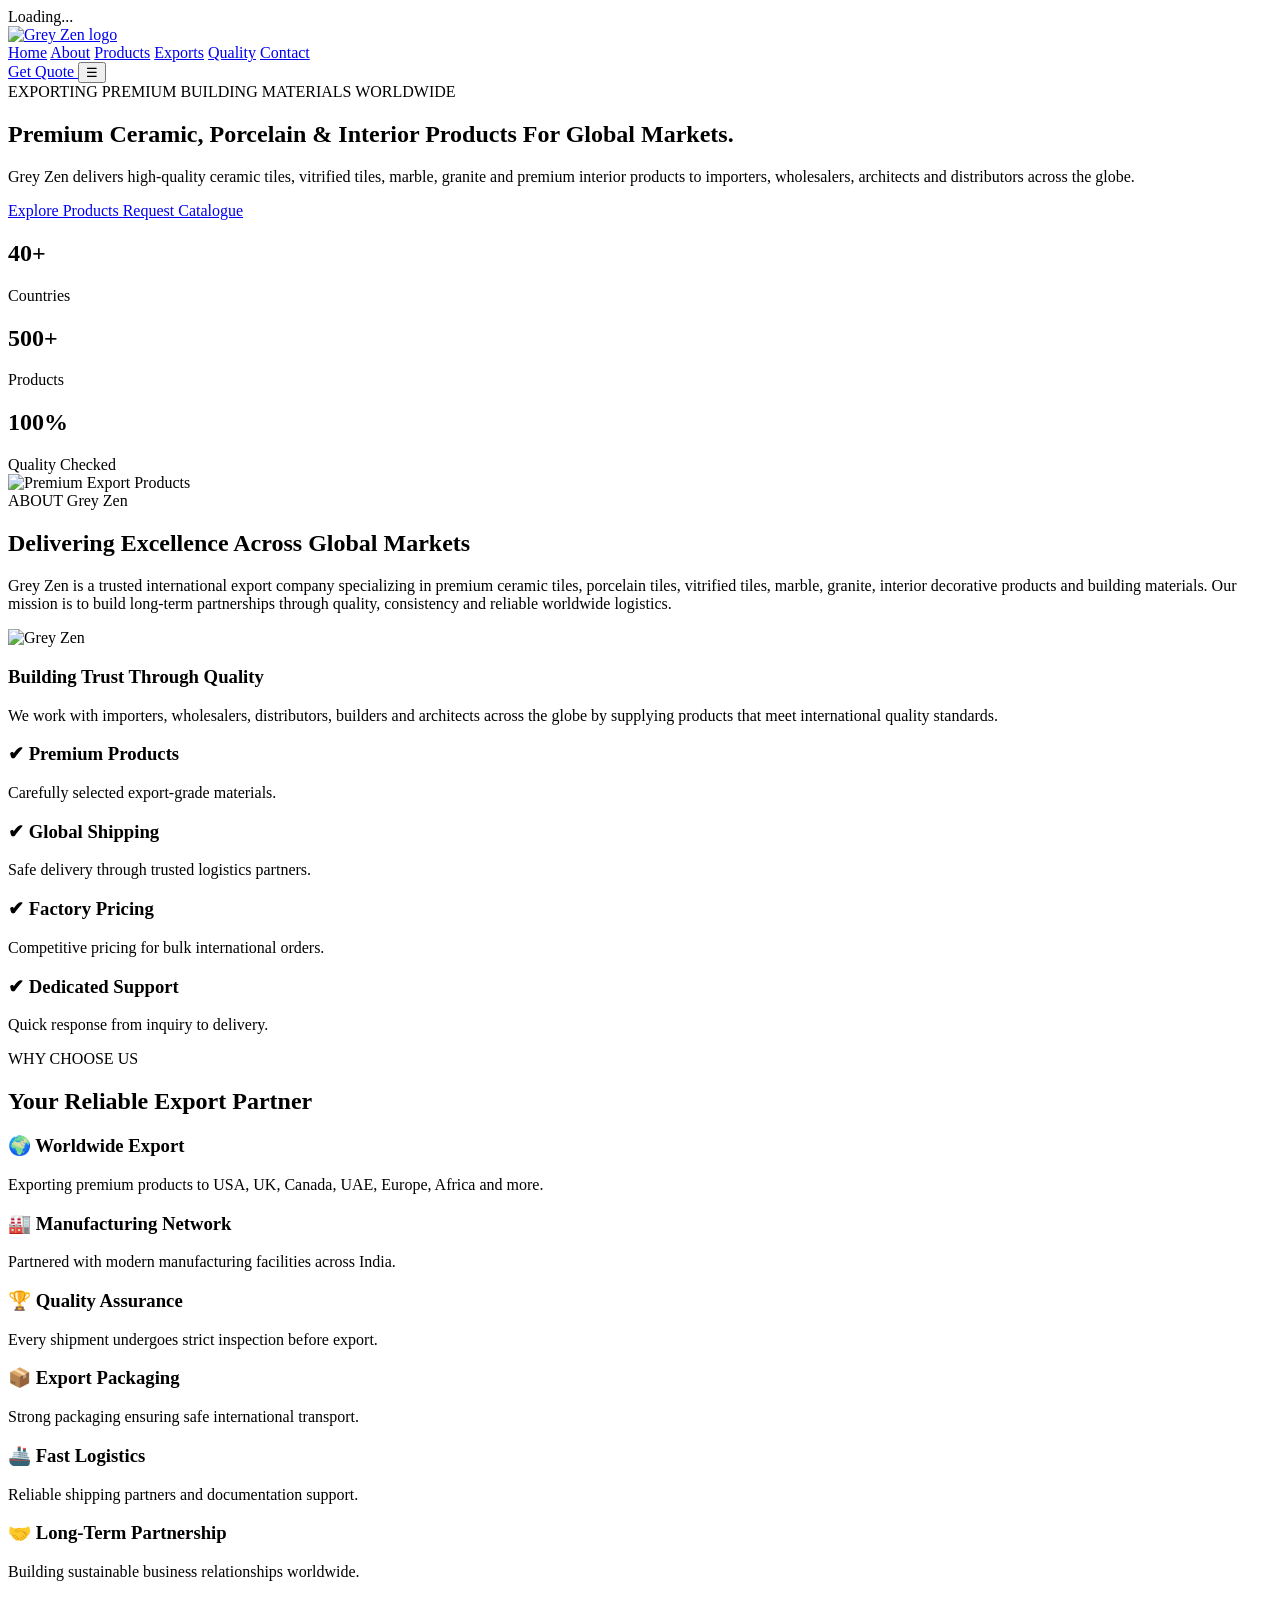
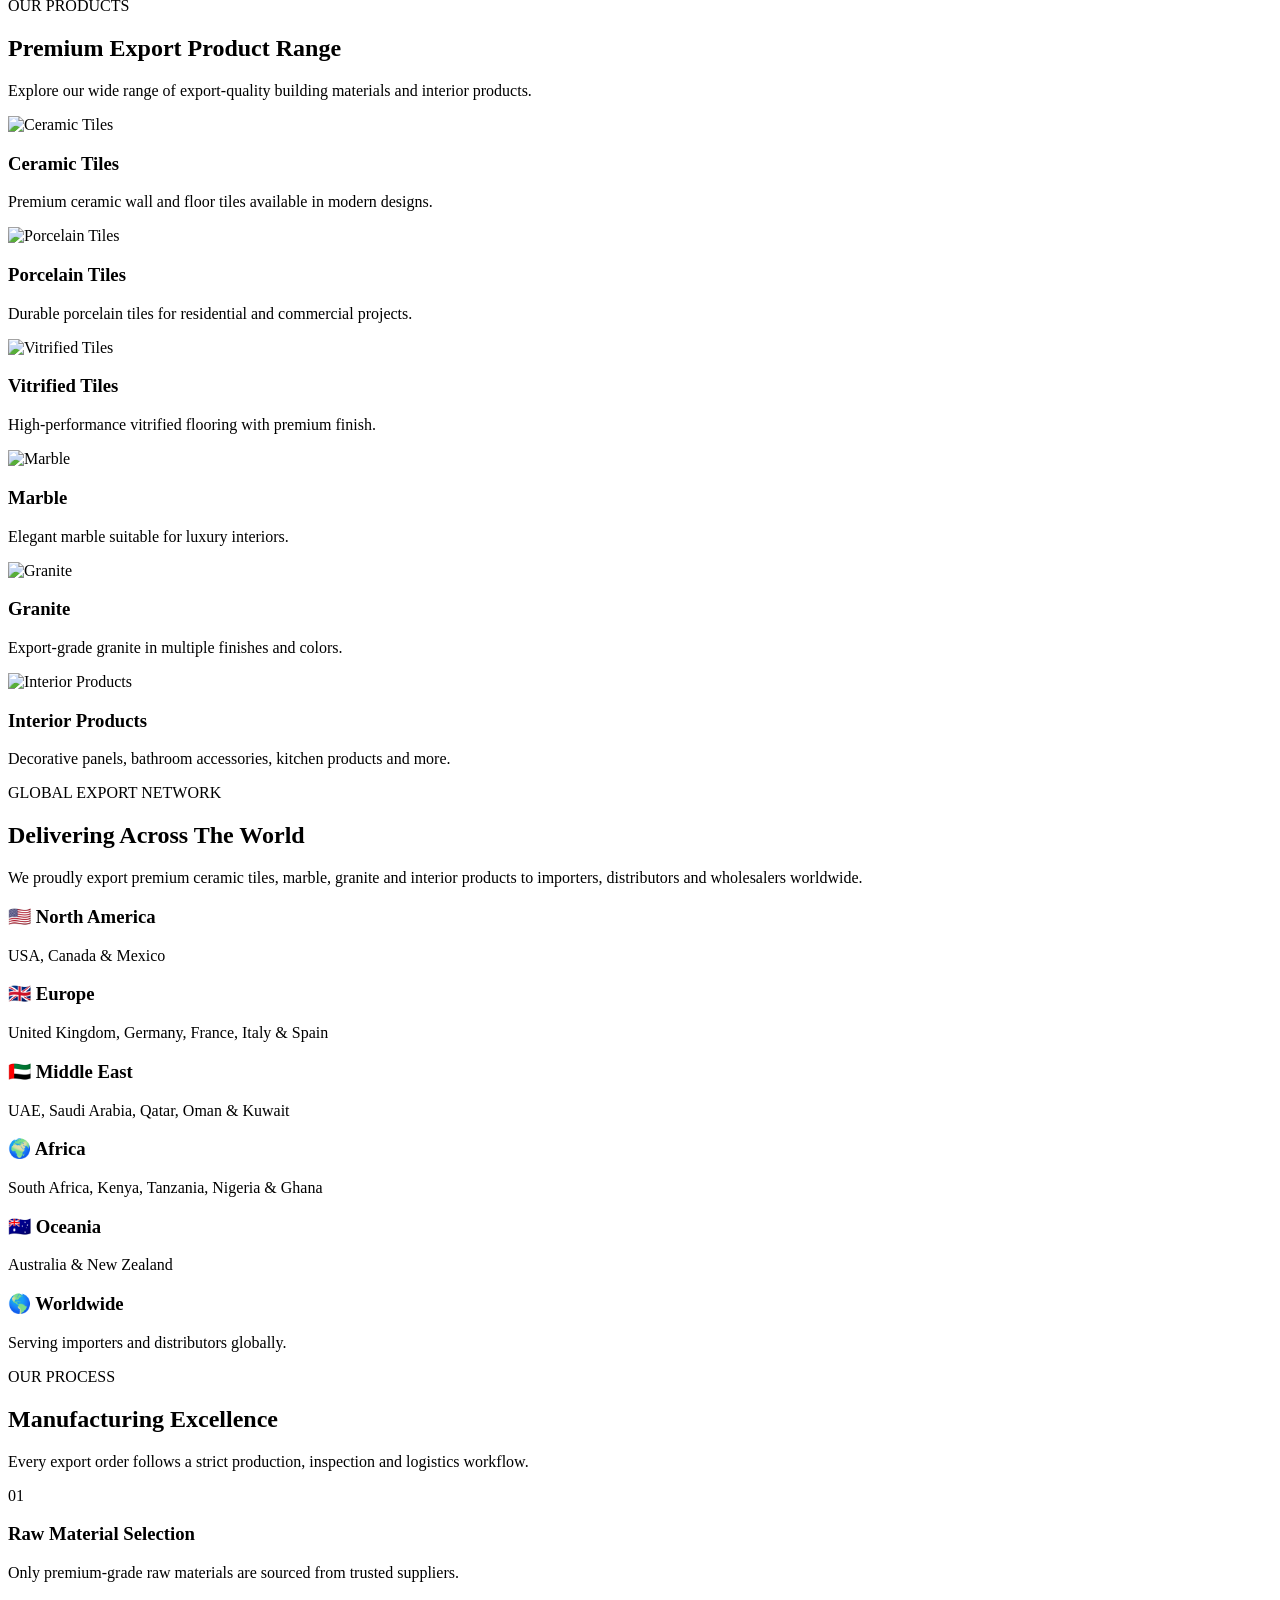
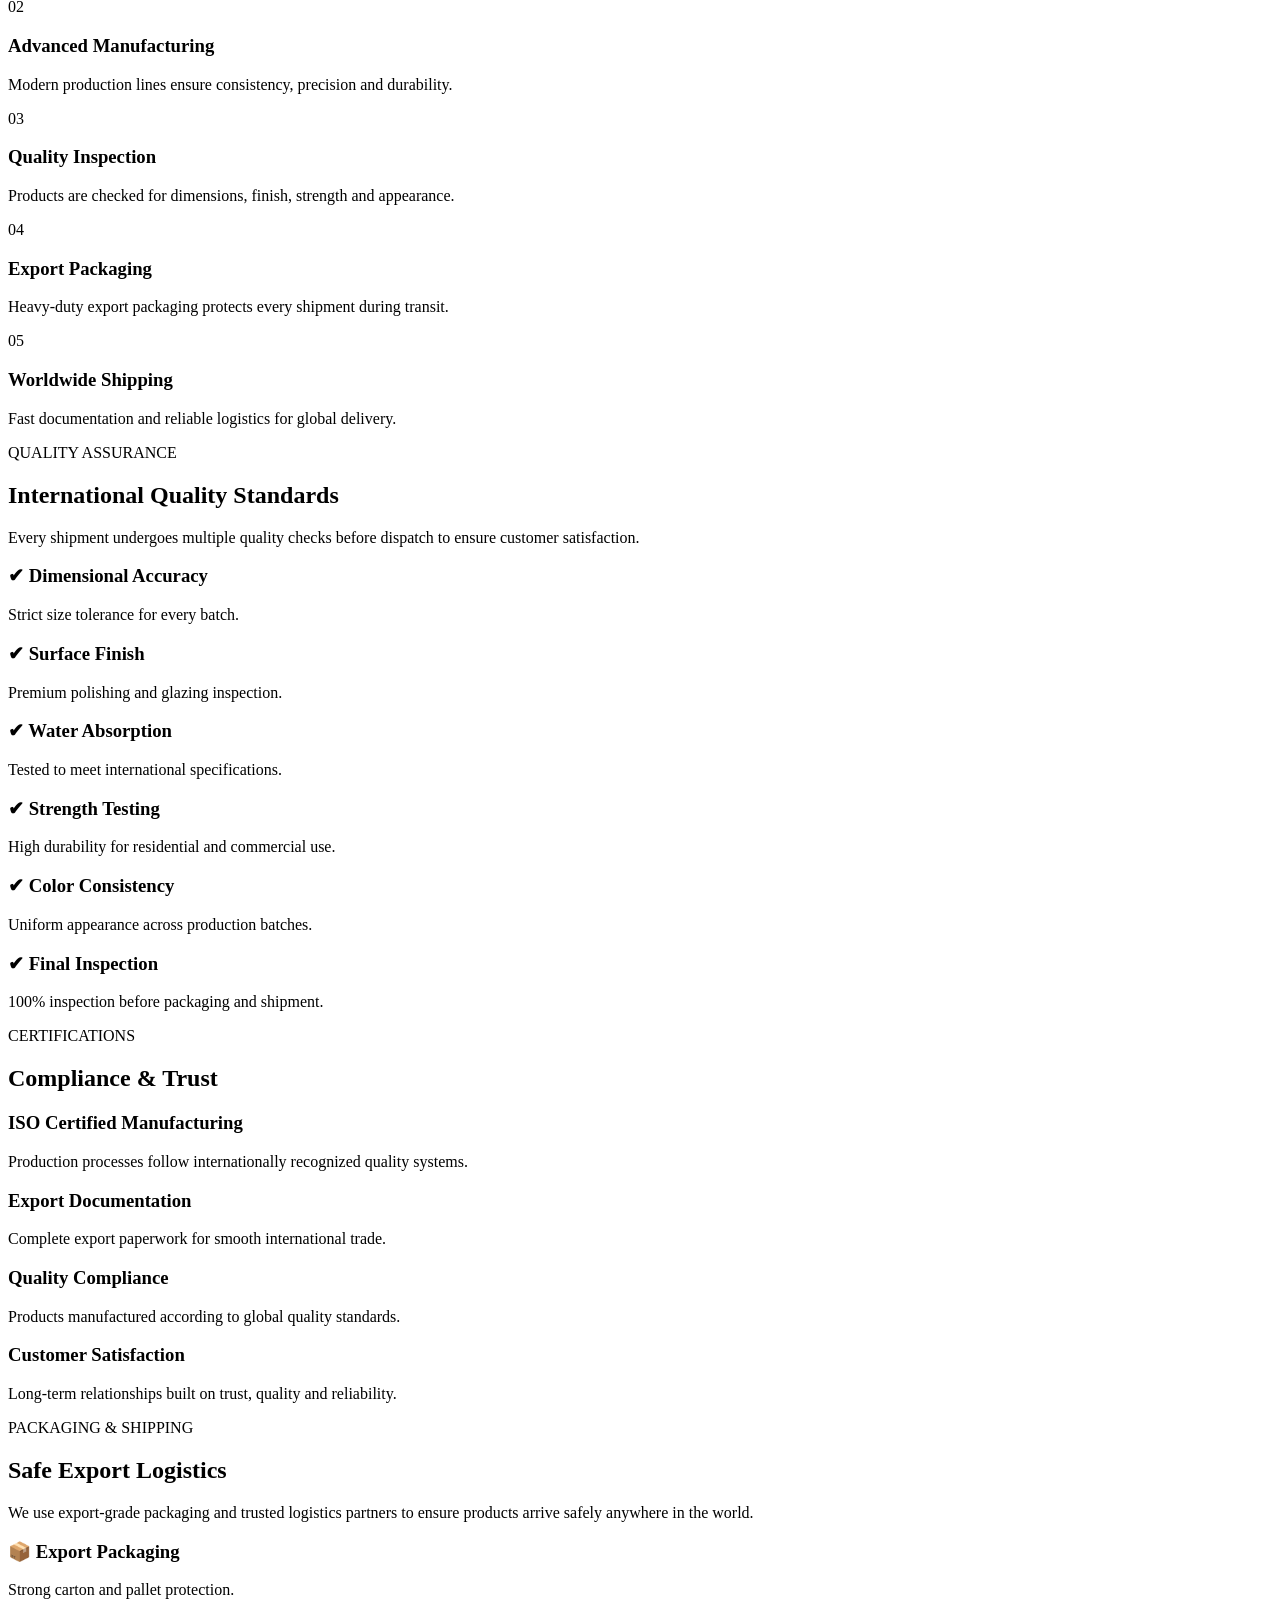
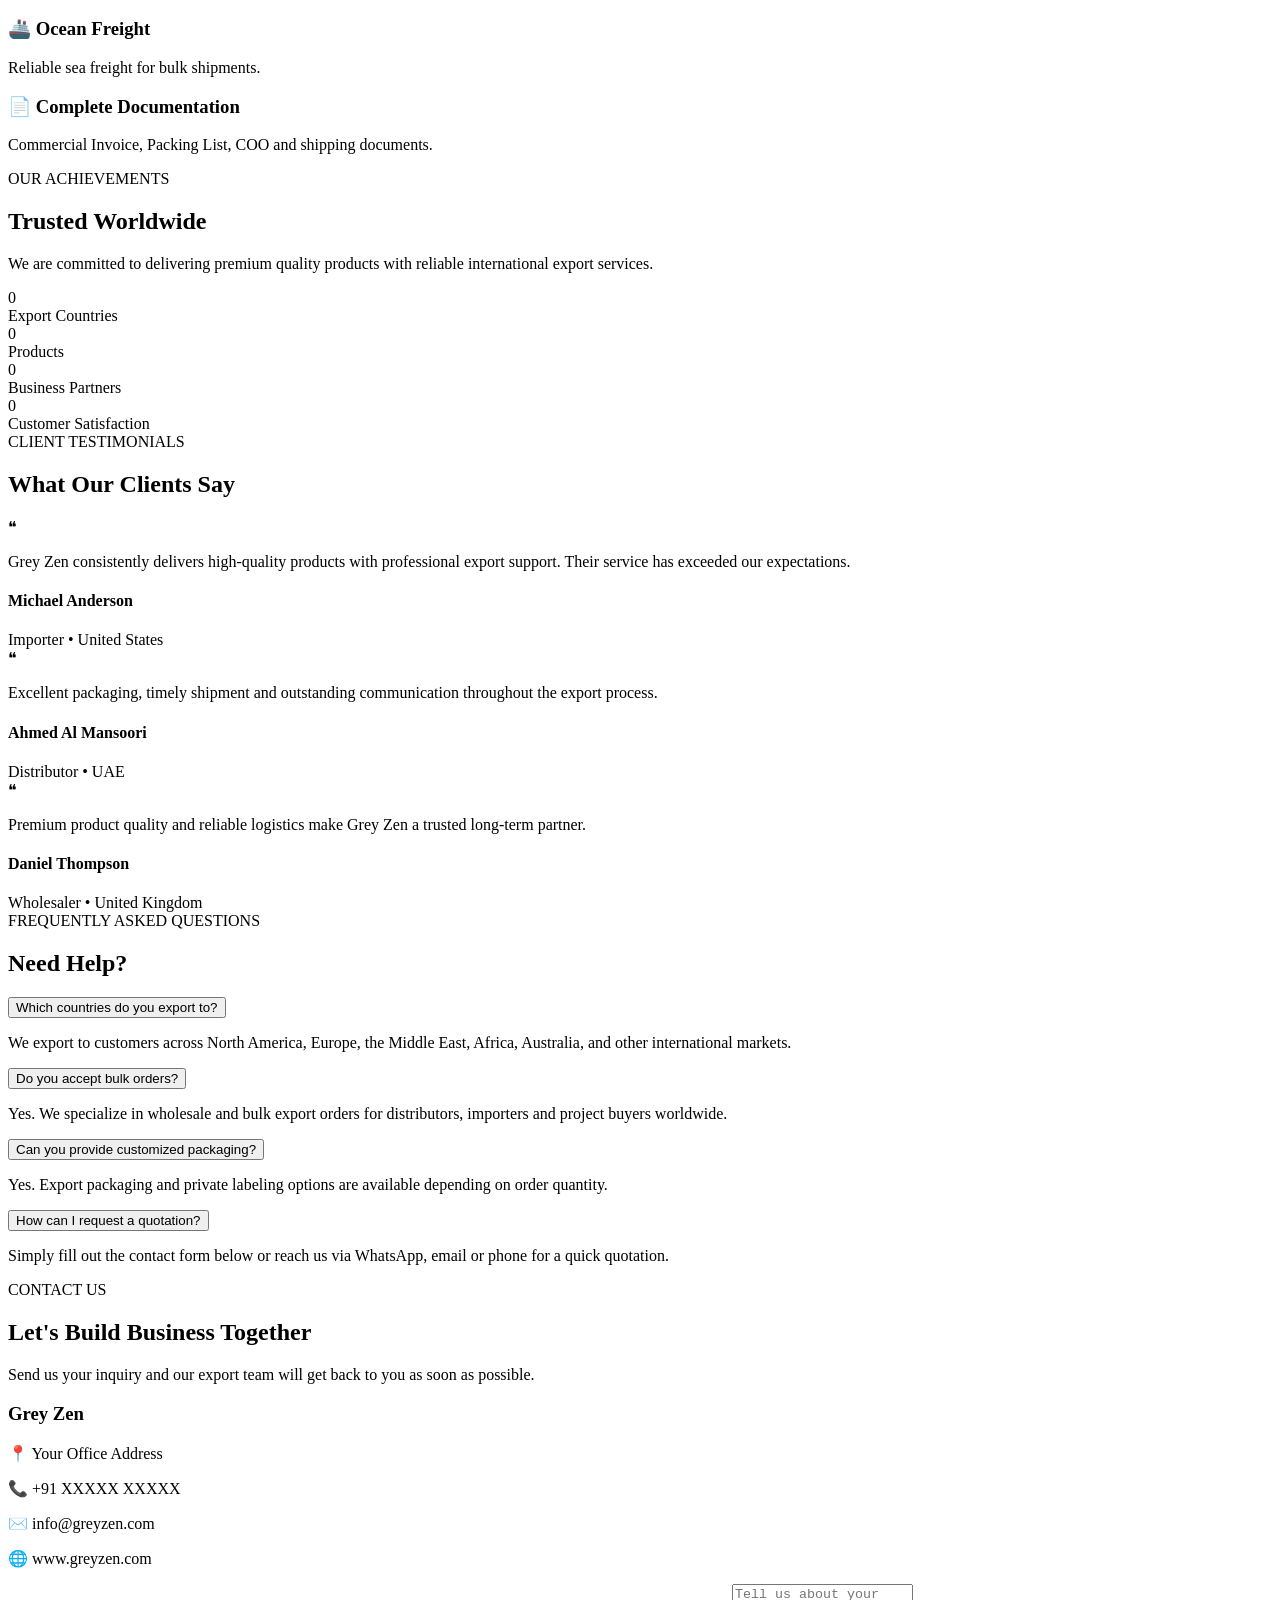
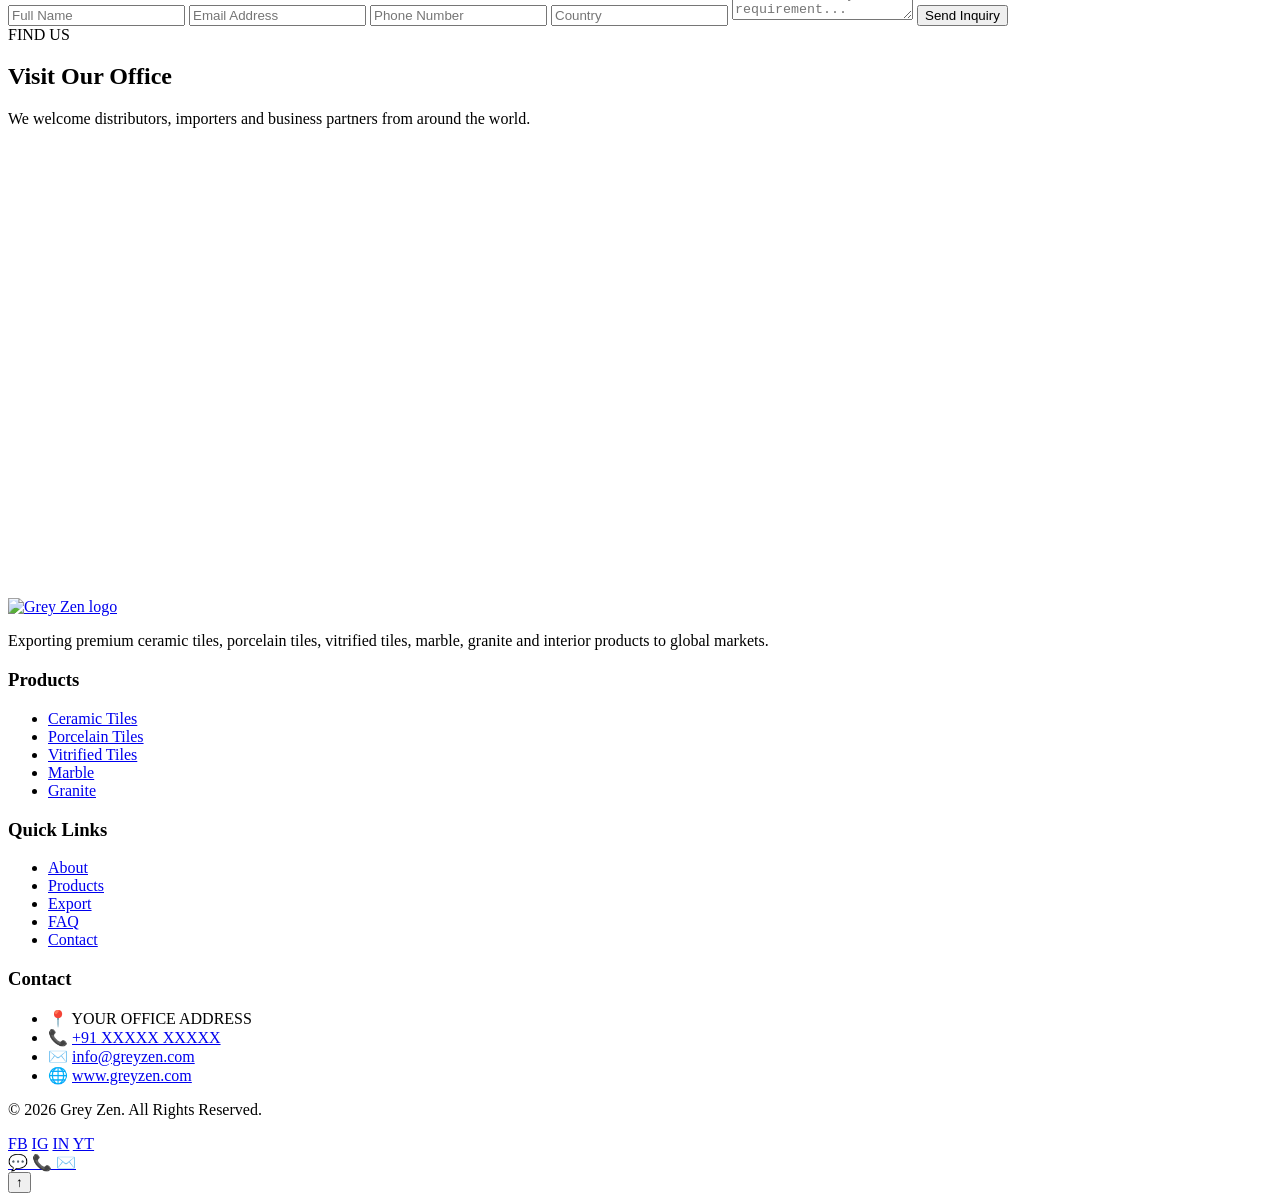
==== index.html @ c53afa3a "Add Grey Zen logo to favicon, header, and footer" ====
<!DOCTYPE html>
<html lang="en">

<head>

    <!-- ==========================================
         BASIC META
    =========================================== -->

    <meta charset="UTF-8">
    <meta name="viewport" content="width=device-width, initial-scale=1.0">

    <title>Grey Zen | Premium International Export Company</title>

    <meta name="description"
        content="Grey Zen is a trusted international exporter of Ceramic Tiles, Porcelain Tiles, Vitrified Tiles, Marble, Granite, Interior Products and Building Materials.">

    <meta name="keywords"
        content="Export Company, Ceramic Tiles Exporter, Porcelain Tiles Exporter, Marble Export, Granite Export, Building Materials Export">

    <meta name="author" content="Grey Zen">

    <meta name="robots" content="index,follow">

    <meta name="theme-color" content="#0F172A">

    <!-- Grey Zen favicon / site icon -->
    <link rel="icon" type="image/png" href="https://github.com/Grey-zen/Grey-zen.github.io/blob/main/Grey-Zen.png?raw=true">
    <link rel="apple-touch-icon" href="https://github.com/Grey-zen/Grey-zen.github.io/blob/main/Grey-Zen.png?raw=true">

    <!-- ==========================================
         OPEN GRAPH
    =========================================== -->

    <meta property="og:type" content="website">
    <meta property="og:title" content="Grey Zen">
    <meta property="og:description"
        content="Premium Export Company Delivering Building Materials Worldwide.">

    <meta property="og:image"
        content="https://images.unsplash.com/photo-1511818966892-d7d671e672a2?auto=format&fit=crop&w=1200&q=80">

    <!-- ==========================================
         GOOGLE FONTS
    =========================================== -->

    <link rel="preconnect" href="https://fonts.googleapis.com">

    <link rel="preconnect" href="https://fonts.gstatic.com" crossorigin>

    <link href="https://fonts.googleapis.com/css2?family=Inter:wght@300;400;500;600;700;800;900&display=swap"
        rel="stylesheet">

    <!-- Main CSS -->

    <link rel="stylesheet" href="style.css">

</head>

<body>

<div class="scroll-progress"></div>

<div class="loader">
    
        <span>Loading...</span>

    </div>

    <!-- ==========================================
         HEADER
    =========================================== -->

    <header class="header">

        <div class="container">

            <a href="#home" class="logo" aria-label="Grey Zen home">
                <img src="https://github.com/Grey-zen/Grey-zen.github.io/blob/main/Grey-Zen.png?raw=true" alt="Grey Zen logo" class="site-logo" fetchpriority="high">
            </a>

            <nav class="navbar">

                <a href="#home">Home</a>

                <a href="#about">About</a>

                <a href="#products">Products</a>

                <a href="#export">Exports</a>

                <a href="#quality">Quality</a>

                <a href="#contact">Contact</a>

            </nav>

            <a href="#contact" class="btn btn-primary">

                Get Quote

            </a>

            <button class="mobile-menu">

                ☰

            </button>

        </div>

    </header>

    <!-- ==========================================
         HERO
    =========================================== -->

    <section class="hero" id="home">

        <div class="hero-overlay"></div>

        <div class="container hero-grid">

            <div class="hero-content">

                <span class="hero-tag">

                    EXPORTING PREMIUM BUILDING MATERIALS WORLDWIDE

                </span>

                <h1>

                    Premium Ceramic, Porcelain & Interior Products For Global Markets.

                </h1>

                <p>

                    Grey Zen delivers high-quality ceramic tiles,
                    vitrified tiles, marble, granite and premium interior
                    products to importers, wholesalers, architects and
                    distributors across the globe.

                </p>

                <div class="hero-buttons">

                    <a href="#products" class="btn btn-primary">

                        Explore Products

                    </a>

                    <a href="#contact" class="btn btn-outline">

                        Request Catalogue

                    </a>

                </div>

                <div class="hero-stats">

                    <div class="stat-box">

                        <h2>40+</h2>

                        <span>Countries</span>

                    </div>

                    <div class="stat-box">

                        <h2>500+</h2>

                        <span>Products</span>

                    </div>

                    <div class="stat-box">

                        <h2>100%</h2>

                        <span>Quality Checked</span>

                    </div>

                </div>

            </div>

            <div class="hero-image">

                <img
                    src="https://images.unsplash.com/photo-1511818966892-d7d671e672a2?auto=format&fit=crop&w=900&q=80"
                    alt="Premium Export Products"
                    loading="eager">

            </div>

        </div>

    </section>


    <section id="about" class="about">

        <div class="container">

            <div class="section-title">

                <span class="hero-tag">
                    ABOUT Grey Zen
                </span>

                <h2>
                    Delivering Excellence Across Global Markets
                </h2>

                <p>
                    Grey Zen is a trusted international export company
                    specializing in premium ceramic tiles, porcelain tiles,
                    vitrified tiles, marble, granite, interior decorative
                    products and building materials. Our mission is to build
                    long-term partnerships through quality, consistency and
                    reliable worldwide logistics.
                </p>

            </div>

            <div class="grid grid-2">

                <div class="about-image">

                    <img
                        src="https://images.unsplash.com/photo-1486406146926-c627a92ad1ab?auto=format&fit=crop&w=1200&q=80"
                        alt="Grey Zen"
                        loading="lazy">

                </div>

                <div class="about-content">

                    <h3>
                        Building Trust Through Quality
                    </h3>

                    <p>

                        We work with importers, wholesalers,
                        distributors, builders and architects
                        across the globe by supplying products
                        that meet international quality standards.

                    </p>

                    <div class="grid grid-2 about-features">

                        <div class="card">

                            <h3>✔ Premium Products</h3>

                            <p>
                                Carefully selected export-grade
                                materials.
                            </p>

                        </div>

                        <div class="card">

                            <h3>✔ Global Shipping</h3>

                            <p>
                                Safe delivery through trusted
                                logistics partners.
                            </p>

                        </div>

                        <div class="card">

                            <h3>✔ Factory Pricing</h3>

                            <p>
                                Competitive pricing for bulk
                                international orders.
                            </p>

                        </div>

                        <div class="card">

                            <h3>✔ Dedicated Support</h3>

                            <p>
                                Quick response from inquiry
                                to delivery.
                            </p>

                        </div>

                    </div>

                </div>

            </div>

        </div>

    </section>

    <!-- =========================================================
         WHY CHOOSE US
    ========================================================== -->

    <section class="why-us">

        <div class="container">

            <div class="section-title">

                <span class="hero-tag">
                    WHY CHOOSE US
                </span>

                <h2>

                    Your Reliable Export Partner

                </h2>

            </div>

            <div class="grid grid-3">

                <div class="card">

                    <h3>🌍 Worldwide Export</h3>

                    <p>

                        Exporting premium products to
                        USA, UK, Canada, UAE,
                        Europe, Africa and more.

                    </p>

                </div>

                <div class="card">

                    <h3>🏭 Manufacturing Network</h3>

                    <p>

                        Partnered with modern
                        manufacturing facilities
                        across India.

                    </p>

                </div>

                <div class="card">

                    <h3>🏆 Quality Assurance</h3>

                    <p>

                        Every shipment undergoes
                        strict inspection before export.

                    </p>

                </div>

                <div class="card">

                    <h3>📦 Export Packaging</h3>

                    <p>

                        Strong packaging ensuring
                        safe international transport.

                    </p>

                </div>

                <div class="card">

                    <h3>🚢 Fast Logistics</h3>

                    <p>

                        Reliable shipping partners
                        and documentation support.

                    </p>

                </div>

                <div class="card">

                    <h3>🤝 Long-Term Partnership</h3>

                    <p>

                        Building sustainable business
                        relationships worldwide.

                    </p>

                </div>

            </div>

        </div>

    </section>

    <!-- =========================================================
         PRODUCT CATEGORIES
    ========================================================== -->

    <section id="products" class="products">

        <div class="container">

            <div class="section-title">

                <span class="hero-tag">

                    OUR PRODUCTS

                </span>

                <h2>

                    Premium Export Product Range

                </h2>

                <p>

                    Explore our wide range of
                    export-quality building materials
                    and interior products.

                </p>

            </div>

            <div class="grid grid-3">

                <article class="card product-card">

                    <img
                        src="https://images.unsplash.com/photo-1484154218962-a197022b5858?auto=format&fit=crop&w=800&q=80"
                        alt="Ceramic Tiles"
                        loading="lazy">

                    <h3>Ceramic Tiles</h3>

                    <p>

                        Premium ceramic wall and floor
                        tiles available in modern designs.

                    </p>

                </article>

                <article class="card product-card">

                    <img
                        src="https://images.unsplash.com/photo-1505693416388-ac5ce068fe85?auto=format&fit=crop&w=800&q=80"
                        alt="Porcelain Tiles"
                        loading="lazy">

                    <h3>Porcelain Tiles</h3>

                    <p>

                        Durable porcelain tiles for
                        residential and commercial projects.

                    </p>

                </article>

                <article class="card product-card">

                    <img
                        src="https://images.unsplash.com/photo-1494526585095-c41746248156?auto=format&fit=crop&w=800&q=80"
                        alt="Vitrified Tiles"
                        loading="lazy">

                    <h3>Vitrified Tiles</h3>

                    <p>

                        High-performance vitrified flooring
                        with premium finish.

                    </p>

                </article>

                <article class="card product-card">

                    <img
                        src="https://images.unsplash.com/photo-1449844908441-8829872d2607?auto=format&fit=crop&w=800&q=80"
                        alt="Marble"
                        loading="lazy">

                    <h3>Marble</h3>

                    <p>

                        Elegant marble suitable for
                        luxury interiors.

                    </p>

                </article>

                <article class="card product-card">

                    <img
                        src="https://images.unsplash.com/photo-1511818966892-d7d671e672a2?auto=format&fit=crop&w=800&q=80"
                        alt="Granite"
                        loading="lazy">

                    <h3>Granite</h3>

                    <p>

                        Export-grade granite in multiple
                        finishes and colors.

                    </p>

                </article>

                <article class="card product-card">

                    <img
                        src="https://images.unsplash.com/photo-1497366754035-f200968a6e72?auto=format&fit=crop&w=800&q=80"
                        alt="Interior Products"
                        loading="lazy">

                    <h3>Interior Products</h3>

                    <p>

                        Decorative panels,
                        bathroom accessories,
                        kitchen products and more.

                    </p>

                </article>

            </div>

        </div>

    </section>

    <!-- ===== END OF INDEX PART 2 ===== -->
    <!-- =========================================================
     EXPORT COUNTRIES
========================================================= -->

<section id="export" class="export-section">

    <div class="container">

        <div class="section-title">

            <span class="hero-tag">
                GLOBAL EXPORT NETWORK
            </span>

            <h2>
                Delivering Across The World
            </h2>

            <p>
                We proudly export premium ceramic tiles, marble,
                granite and interior products to importers,
                distributors and wholesalers worldwide.
            </p>

        </div>

        <div class="grid grid-3">

            <div class="card country-card">
                <h3>🇺🇸 North America</h3>
                <p>USA, Canada & Mexico</p>
            </div>

            <div class="card country-card">
                <h3>🇬🇧 Europe</h3>
                <p>United Kingdom, Germany, France, Italy & Spain</p>
            </div>

            <div class="card country-card">
                <h3>🇦🇪 Middle East</h3>
                <p>UAE, Saudi Arabia, Qatar, Oman & Kuwait</p>
            </div>

            <div class="card country-card">
                <h3>🌍 Africa</h3>
                <p>South Africa, Kenya, Tanzania, Nigeria & Ghana</p>
            </div>

            <div class="card country-card">
                <h3>🇦🇺 Oceania</h3>
                <p>Australia & New Zealand</p>
            </div>

            <div class="card country-card">
                <h3>🌎 Worldwide</h3>
                <p>Serving importers and distributors globally.</p>
            </div>

        </div>

    </div>

</section>

<!-- =========================================================
     MANUFACTURING PROCESS
========================================================= -->

<section id="manufacturing" class="manufacturing">

    <div class="container">

        <div class="section-title">

            <span class="hero-tag">
                OUR PROCESS
            </span>

            <h2>
                Manufacturing Excellence
            </h2>

            <p>
                Every export order follows a strict production,
                inspection and logistics workflow.
            </p>

        </div>

        <div class="timeline">

            <div class="timeline-item">
                <div class="timeline-number">01</div>
                <div class="timeline-content">
                    <h3>Raw Material Selection</h3>
                    <p>Only premium-grade raw materials are sourced from trusted suppliers.</p>
                </div>
            </div>

            <div class="timeline-item">
                <div class="timeline-number">02</div>
                <div class="timeline-content">
                    <h3>Advanced Manufacturing</h3>
                    <p>Modern production lines ensure consistency, precision and durability.</p>
                </div>
            </div>

            <div class="timeline-item">
                <div class="timeline-number">03</div>
                <div class="timeline-content">
                    <h3>Quality Inspection</h3>
                    <p>Products are checked for dimensions, finish, strength and appearance.</p>
                </div>
            </div>

            <div class="timeline-item">
                <div class="timeline-number">04</div>
                <div class="timeline-content">
                    <h3>Export Packaging</h3>
                    <p>Heavy-duty export packaging protects every shipment during transit.</p>
                </div>
            </div>

            <div class="timeline-item">
                <div class="timeline-number">05</div>
                <div class="timeline-content">
                    <h3>Worldwide Shipping</h3>
                    <p>Fast documentation and reliable logistics for global delivery.</p>
                </div>
            </div>

        </div>

    </div>

</section>

<!-- =========================================================
     QUALITY ASSURANCE
========================================================= -->

<section id="quality" class="quality">

    <div class="container">

        <div class="section-title">

            <span class="hero-tag">
                QUALITY ASSURANCE
            </span>

            <h2>
                International Quality Standards
            </h2>

            <p>
                Every shipment undergoes multiple quality checks
                before dispatch to ensure customer satisfaction.
            </p>

        </div>

        <div class="grid grid-3">

            <div class="card">
                <h3>✔ Dimensional Accuracy</h3>
                <p>Strict size tolerance for every batch.</p>
            </div>

            <div class="card">
                <h3>✔ Surface Finish</h3>
                <p>Premium polishing and glazing inspection.</p>
            </div>

            <div class="card">
                <h3>✔ Water Absorption</h3>
                <p>Tested to meet international specifications.</p>
            </div>

            <div class="card">
                <h3>✔ Strength Testing</h3>
                <p>High durability for residential and commercial use.</p>
            </div>

            <div class="card">
                <h3>✔ Color Consistency</h3>
                <p>Uniform appearance across production batches.</p>
            </div>

            <div class="card">
                <h3>✔ Final Inspection</h3>
                <p>100% inspection before packaging and shipment.</p>
            </div>

        </div>

    </div>

</section>

<!-- =========================================================
     CERTIFICATIONS
========================================================= -->

<section class="certifications">

    <div class="container">

        <div class="section-title">

            <span class="hero-tag">
                CERTIFICATIONS
            </span>

            <h2>
                Compliance & Trust
            </h2>

        </div>

        <div class="grid grid-2">

            <div class="card">
                <h3>ISO Certified Manufacturing</h3>
                <p>Production processes follow internationally recognized quality systems.</p>
            </div>

            <div class="card">
                <h3>Export Documentation</h3>
                <p>Complete export paperwork for smooth international trade.</p>
            </div>

            <div class="card">
                <h3>Quality Compliance</h3>
                <p>Products manufactured according to global quality standards.</p>
            </div>

            <div class="card">
                <h3>Customer Satisfaction</h3>
                <p>Long-term relationships built on trust, quality and reliability.</p>
            </div>

        </div>

    </div>

</section>

<!-- =========================================================
     PACKAGING & SHIPPING
========================================================= -->

<section class="packaging">

    <div class="container">

        <div class="section-title">

            <span class="hero-tag">
                PACKAGING & SHIPPING
            </span>

            <h2>
                Safe Export Logistics
            </h2>

            <p>
                We use export-grade packaging and trusted logistics
                partners to ensure products arrive safely anywhere in
                the world.
            </p>

        </div>

        <div class="grid grid-3">

            <div class="card">
                <h3>📦 Export Packaging</h3>
                <p>Strong carton and pallet protection.</p>
            </div>

            <div class="card">
                <h3>🚢 Ocean Freight</h3>
                <p>Reliable sea freight for bulk shipments.</p>
            </div>

            <div class="card">
                <h3>📄 Complete Documentation</h3>
                <p>Commercial Invoice, Packing List, COO and shipping documents.</p>
            </div>

        </div>

    </div>

</section>

<!-- ===== END OF INDEX PART 3 ===== -->
<!-- =========================================================
     COMPANY STATISTICS
========================================================= -->

<section id="statistics" class="statistics">

    <div class="container">

        <div class="section-title">

            <span class="hero-tag">
                OUR ACHIEVEMENTS
            </span>

            <h2>
                Trusted Worldwide
            </h2>

            <p>
                We are committed to delivering premium quality products
                with reliable international export services.
            </p>

        </div>

        <div class="stats-grid">

            <div class="card stat-card">
                <div class="stat-number" data-target="25">0</div>
                <div class="stat-title">Export Countries</div>
            </div>

            <div class="card stat-card">
                <div class="stat-number" data-target="500">0</div>
                <div class="stat-title">Products</div>
            </div>

            <div class="card stat-card">
                <div class="stat-number" data-target="100">0</div>
                <div class="stat-title">Business Partners</div>
            </div>

            <div class="card stat-card">
                <div class="stat-number" data-target="99">0</div>
                <div class="stat-title">Customer Satisfaction</div>
            </div>

        </div>

    </div>

</section>

<!-- =========================================================
     TESTIMONIALS
========================================================= -->

<section id="testimonials" class="testimonials">

    <div class="container">

        <div class="section-title">

            <span class="hero-tag">
                CLIENT TESTIMONIALS
            </span>

            <h2>
                What Our Clients Say
            </h2>

        </div>

        <div class="testimonial-grid">

            <article class="card testimonial-card">

                <div class="quote-icon">❝</div>

                <p class="testimonial-text">
                    Grey Zen consistently delivers high-quality
                    products with professional export support. Their service
                    has exceeded our expectations.
                </p>

                <h4 class="client-name">
                    Michael Anderson
                </h4>

                <span class="client-company">
                    Importer • United States
                </span>

            </article>

            <article class="card testimonial-card">

                <div class="quote-icon">❝</div>

                <p class="testimonial-text">
                    Excellent packaging, timely shipment and outstanding
                    communication throughout the export process.
                </p>

                <h4 class="client-name">
                    Ahmed Al Mansoori
                </h4>

                <span class="client-company">
                    Distributor • UAE
                </span>

            </article>

            <article class="card testimonial-card">

                <div class="quote-icon">❝</div>

                <p class="testimonial-text">
                    Premium product quality and reliable logistics make
                    Grey Zen a trusted long-term partner.
                </p>

                <h4 class="client-name">
                    Daniel Thompson
                </h4>

                <span class="client-company">
                    Wholesaler • United Kingdom
                </span>

            </article>

        </div>

    </div>

</section>

<!-- =========================================================
     FAQ
========================================================= -->

<section id="faq" class="faq">

    <div class="container">

        <div class="section-title">

            <span class="hero-tag">
                FREQUENTLY ASKED QUESTIONS
            </span>

            <h2>
                Need Help?
            </h2>

        </div>

        <div class="faq-list">

            <div class="faq-item">

                <button class="faq-question">
                    Which countries do you export to?
                </button>

                <div class="faq-answer">
                    <p>
                        We export to customers across North America,
                        Europe, the Middle East, Africa, Australia,
                        and other international markets.
                    </p>
                </div>

            </div>

            <div class="faq-item">

                <button class="faq-question">
                    Do you accept bulk orders?
                </button>

                <div class="faq-answer">
                    <p>
                        Yes. We specialize in wholesale and bulk export
                        orders for distributors, importers and project
                        buyers worldwide.
                    </p>
                </div>

            </div>

            <div class="faq-item">

                <button class="faq-question">
                    Can you provide customized packaging?
                </button>

                <div class="faq-answer">
                    <p>
                        Yes. Export packaging and private labeling options
                        are available depending on order quantity.
                    </p>
                </div>

            </div>

            <div class="faq-item">

                <button class="faq-question">
                    How can I request a quotation?
                </button>

                <div class="faq-answer">
                    <p>
                        Simply fill out the contact form below or reach us
                        via WhatsApp, email or phone for a quick quotation.
                    </p>
                </div>

            </div>

        </div>

    </div>

</section>

<!-- =========================================================
     CONTACT
========================================================= -->

<section id="contact" class="contact">

    <div class="container">

        <div class="section-title">

            <span class="hero-tag">
                CONTACT US
            </span>

            <h2>
                Let's Build Business Together
            </h2>

            <p>
                Send us your inquiry and our export team will get back
                to you as soon as possible.
            </p>

        </div>

        <div class="contact-wrapper">

            <div class="contact-info">

                <h3>Grey Zen</h3>

                <p>
                    📍 Your Office Address
                </p>

                <p>
                    📞 +91 XXXXX XXXXX
                </p>

                <p>
                    ✉️ info@greyzen.com
                </p>

                <p>
                    🌐 www.greyzen.com
                </p>

            </div>

            <form class="contact-form">

                <input
                    type="text"
                    placeholder="Full Name"
                    required>

                <input
                    type="email"
                    placeholder="Email Address"
                    required>

                <input
                    type="tel"
                    placeholder="Phone Number">

                <input
                    type="text"
                    placeholder="Country">

                <textarea
                    placeholder="Tell us about your requirement..."
                    required></textarea>

                <button
                    type="submit"
                    class="btn btn-primary">
                    Send Inquiry
                </button>

            </form>

        </div>

    </div>

</section>

<!-- ===== END OF INDEX PART 4 ===== -->
    <!-- =========================================================
         GOOGLE MAP
    ========================================================== -->

    <section class="map-section">

        <div class="container">

            <div class="section-title">

                <span class="hero-tag">
                    FIND US
                </span>

                <h2>
                    Visit Our Office
                </h2>

                <p>
                    We welcome distributors, importers and business partners
                    from around the world.
                </p>

            </div>

           <div class="map-wrapper">
    <iframe
        src="https://www.google.com/maps/embed?pb=!1m18!1m12!1m3!1d14409.450679450925!2d78.53447525844858!3d25.459562690684894!2m3!1f0!2f0!3f0!3m2!1i1024!2i768!4f13.1!3m3!1m2!1s0x39777122eaeac243%3A0xe709da20238773cb!2sSipri%20Bazar%2C%20Jhansi%2C%20Uttar%20Pradesh%20284003!5e0!3m2!1sen!2sin!4v1784377597791!5m2!1sen!2sin"
        width="100%"
        height="450"
        style="border:0;"
        allowfullscreen
        loading="lazy"
        referrerpolicy="no-referrer-when-downgrade">
    </iframe>
</div>

        </div>

    </section>

    <!-- =========================================================
         FOOTER
    ========================================================== -->

    <footer class="footer">

        <div class="container">

            <div class="footer-grid">

                <div>

                    <a href="#home" class="footer-logo-link" aria-label="Grey Zen home">
                        <img src="https://github.com/Grey-zen/Grey-zen.github.io/blob/main/Grey-Zen.png?raw=true" alt="Grey Zen logo" class="footer-logo-image" loading="lazy">
                    </a>

                    <p>
                        Exporting premium ceramic tiles,
                        porcelain tiles, vitrified tiles,
                        marble, granite and interior products
                        to global markets.
                    </p>

                </div>

                <div>

                    <h3>Products</h3>

                    <ul>

                        <li><a href="#products">Ceramic Tiles</a></li>
                        <li><a href="#products">Porcelain Tiles</a></li>
                        <li><a href="#products">Vitrified Tiles</a></li>
                        <li><a href="#products">Marble</a></li>
                        <li><a href="#products">Granite</a></li>

                    </ul>

                </div>

                <div>

                    <h3>Quick Links</h3>

                    <ul>

                        <li><a href="#about">About</a></li>
                        <li><a href="#products">Products</a></li>
                        <li><a href="#export">Export</a></li>
                        <li><a href="#faq">FAQ</a></li>
                        <li><a href="#contact">Contact</a></li>

                    </ul>

                </div>

                <div>

                    <h3>Contact</h3>

                    <ul>

                        <li>📍 YOUR OFFICE ADDRESS</li>

                        <li>
                            📞
                            <a href="tel:+91XXXXXXXXXX">
                                +91 XXXXX XXXXX
                            </a>
                        </li>

                        <li>
                            ✉️
                            <a href="mailto:info@greyzen.com">
                                info@greyzen.com
                            </a>
                        </li>

                        <li>
                            🌐
                            <a href="#">
                                www.greyzen.com
                            </a>
                        </li>

                    </ul>

                </div>

            </div>

            <div class="footer-bottom">

                <p>

                    © 2026 Grey Zen.
                    All Rights Reserved.

                </p>

                <div class="footer-social">

                    <a href="#" aria-label="Facebook">FB</a>

                    <a href="#" aria-label="Instagram">IG</a>

                    <a href="#" aria-label="LinkedIn">IN</a>

                    <a href="#" aria-label="YouTube">YT</a>

                </div>

            </div>

        </div>

    </footer>

    <!-- =========================================================
         FLOATING ACTION BUTTONS
    ========================================================== -->

    <div class="floating-buttons">

        <a
            href="https://wa.me/91XXXXXXXXXX"
            class="float-btn whatsapp"
            target="_blank"
            aria-label="WhatsApp">
            💬
        </a>

        <a
            href="tel:+91XXXXXXXXXX"
            class="float-btn call"
            aria-label="Call">
            📞
        </a>

        <a
            href="mailto:info@greyzen.com"
            class="float-btn email"
            aria-label="Email">
            ✉️
        </a>

    </div>

    <!-- =========================================================
         BACK TO TOP
    ========================================================== -->

    <button
        class="back-top"
        aria-label="Back To Top">

        ↑

    </button>

    <!-- =========================================================
         ORGANIZATION SCHEMA
    ========================================================== -->

    <script type="application/ld+json">
    {
      "@context":"https://schema.org",
      "@type":"Organization",
      "name":"Grey Zen",
      "url":"https://www.greyzen.com",
      "logo":"https://www.greyzen.com/images/logo.png",
      "email":"info@greyzen.com",
      "telephone":"+91XXXXXXXXXX",
      "address":{
        "@type":"PostalAddress",
        "streetAddress":"YOUR OFFICE ADDRESS",
        "addressLocality":"YOUR CITY",
        "addressRegion":"YOUR STATE",
        "postalCode":"000000",
        "addressCountry":"IN"
      }
    }
    </script>

    <!-- =========================================================
         JAVASCRIPT
    ========================================================== -->

    <script src="script.js"></script>

</body>
</html>
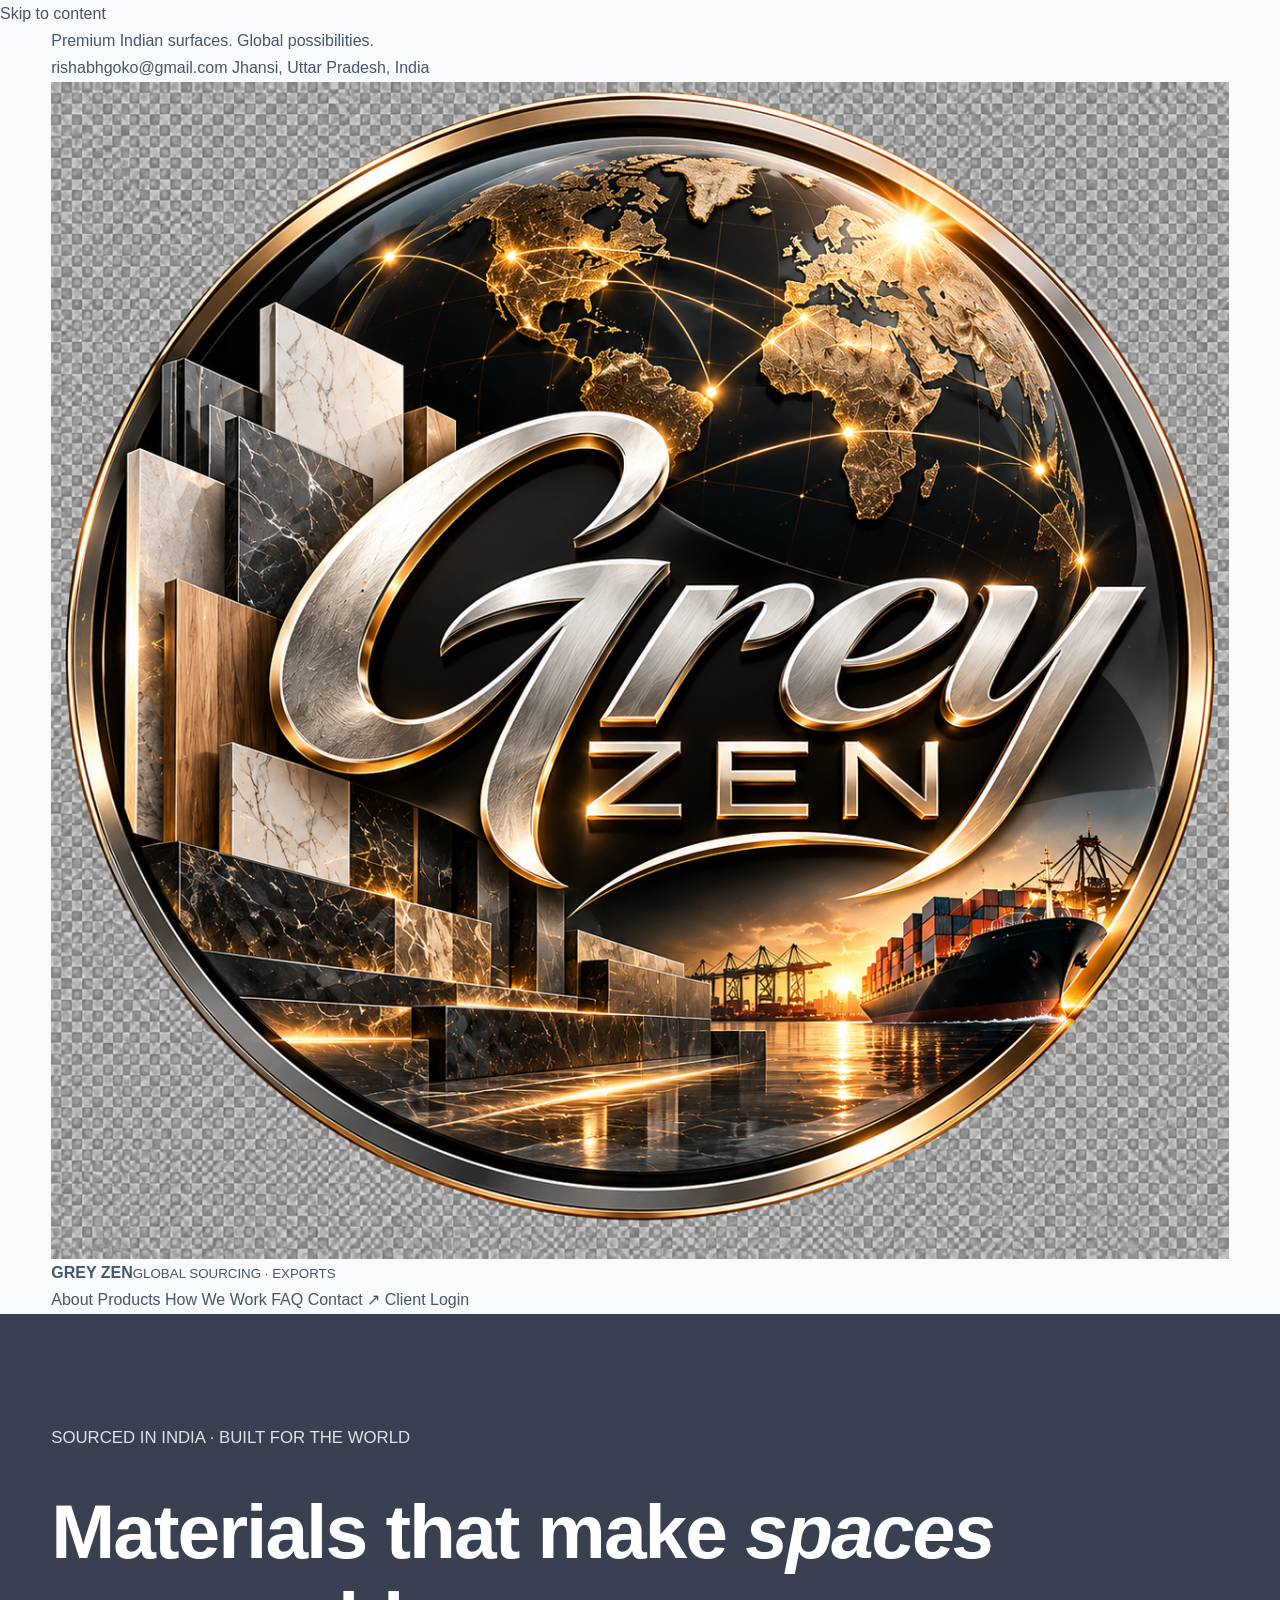
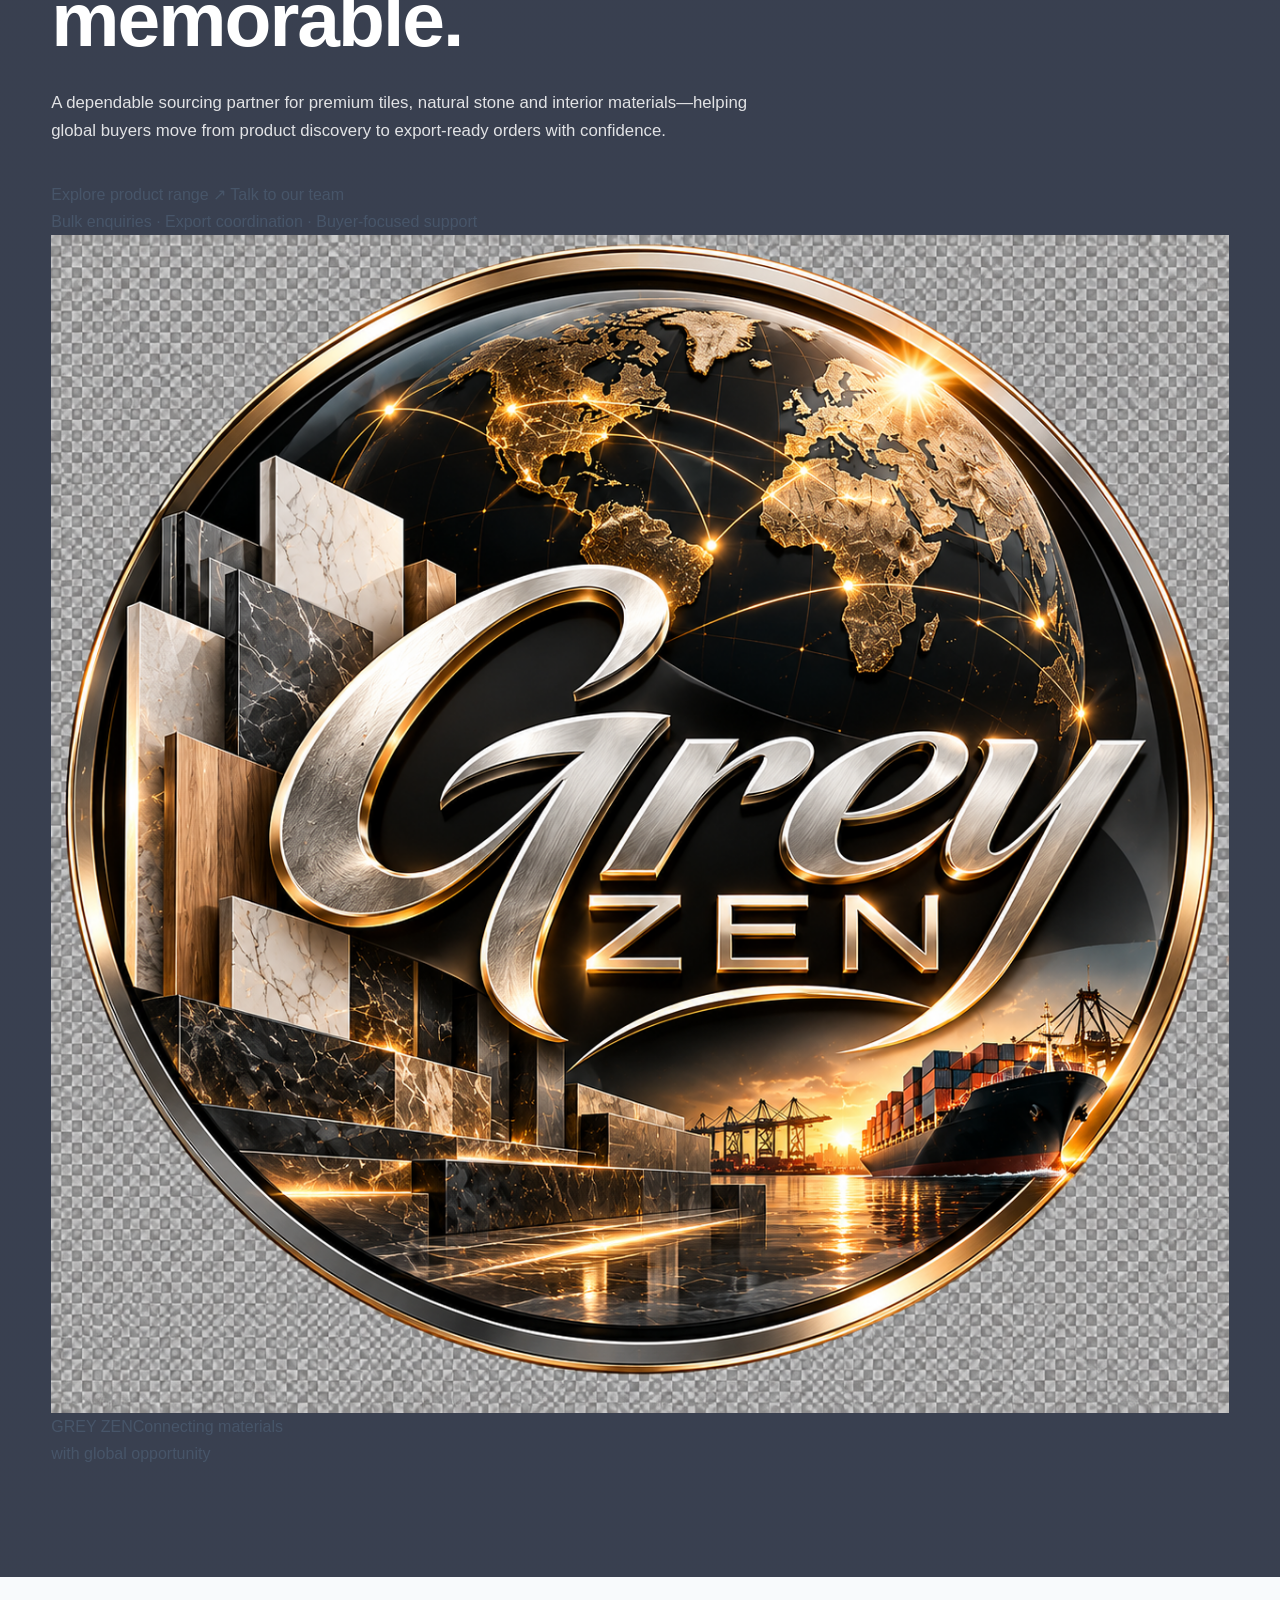
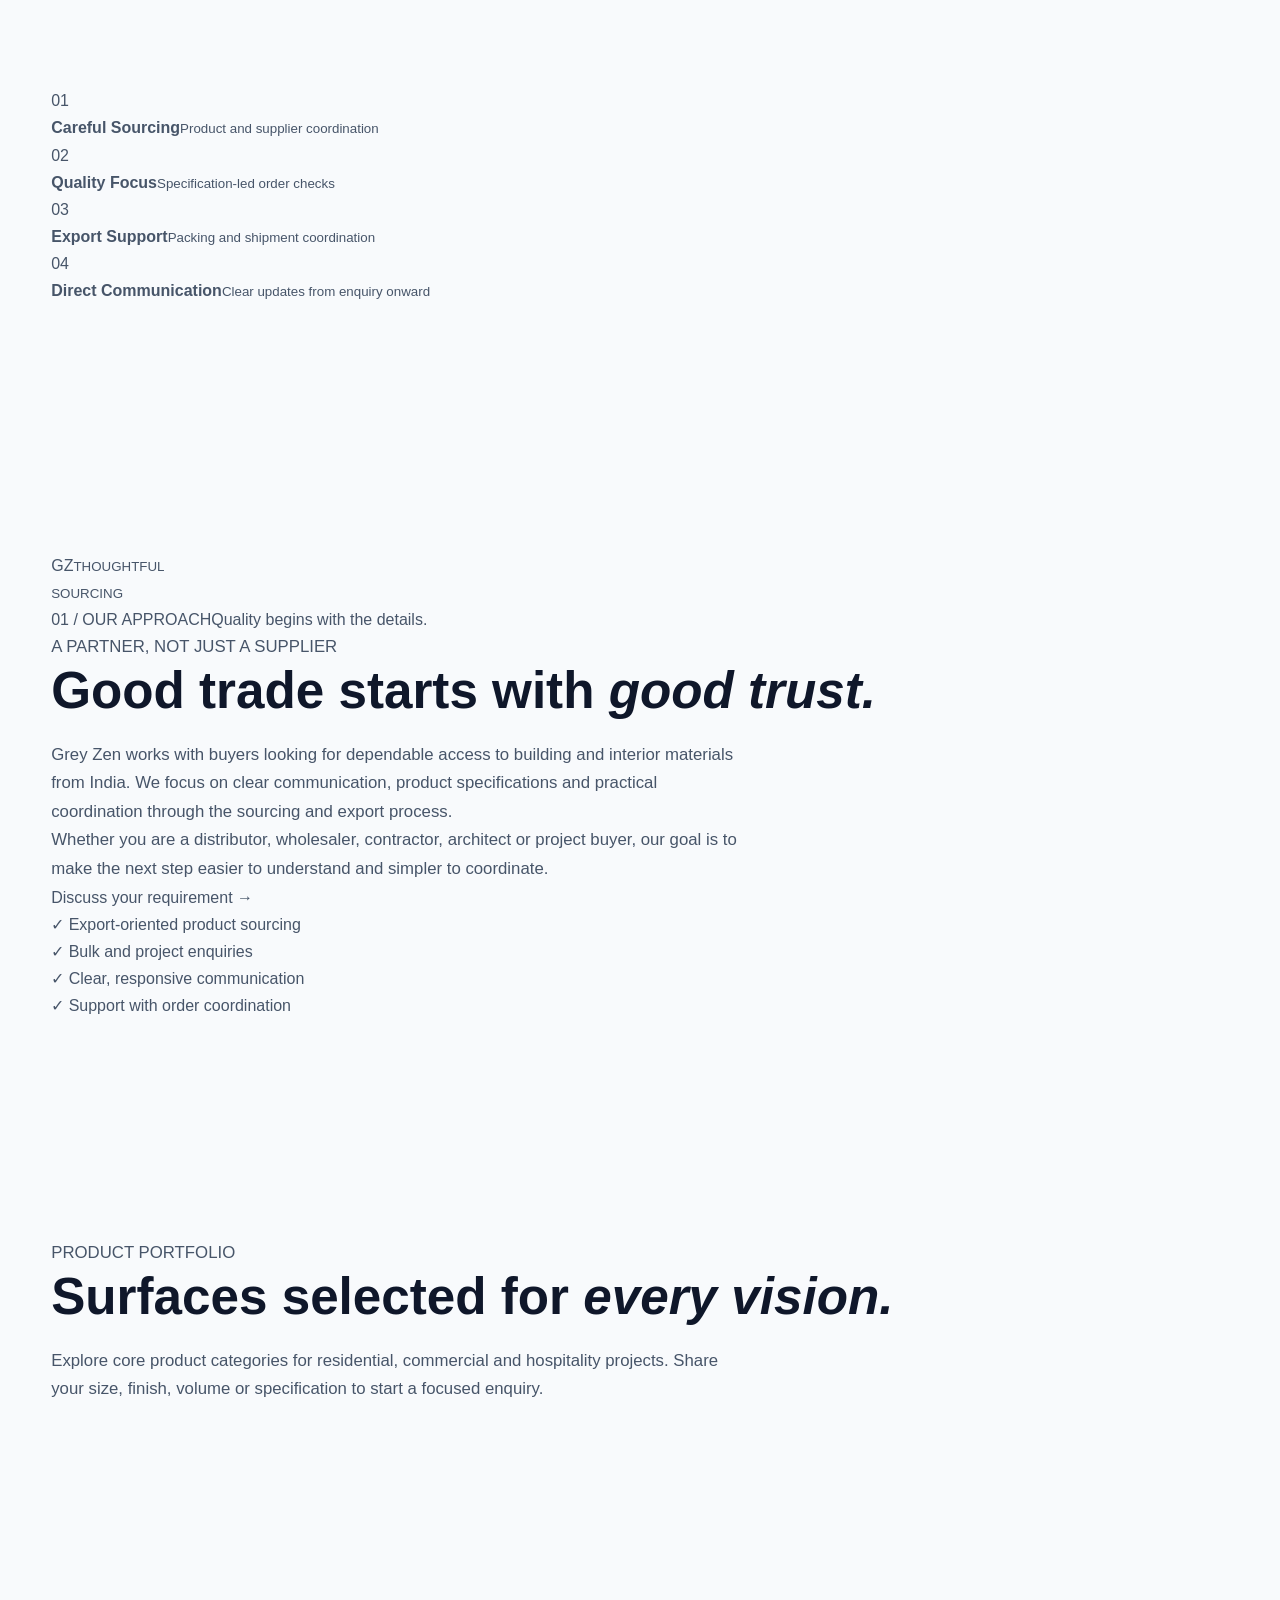
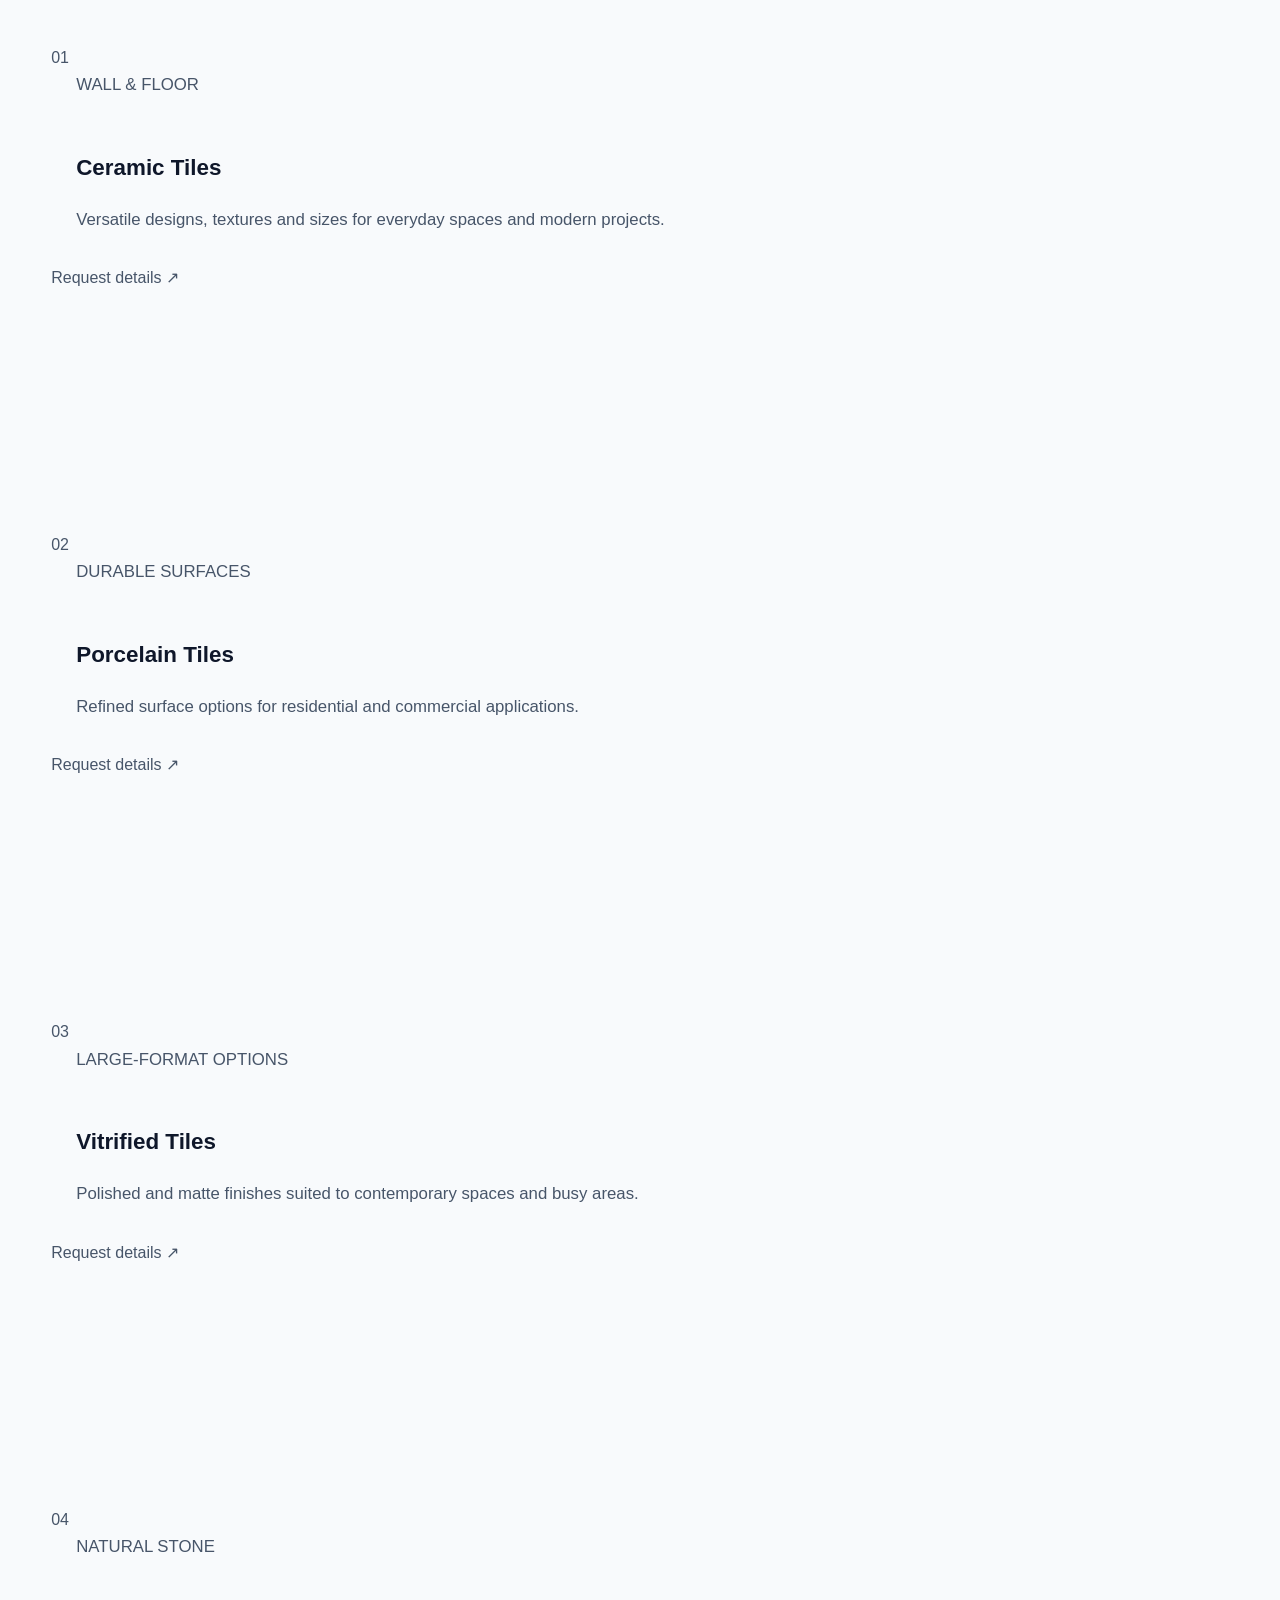
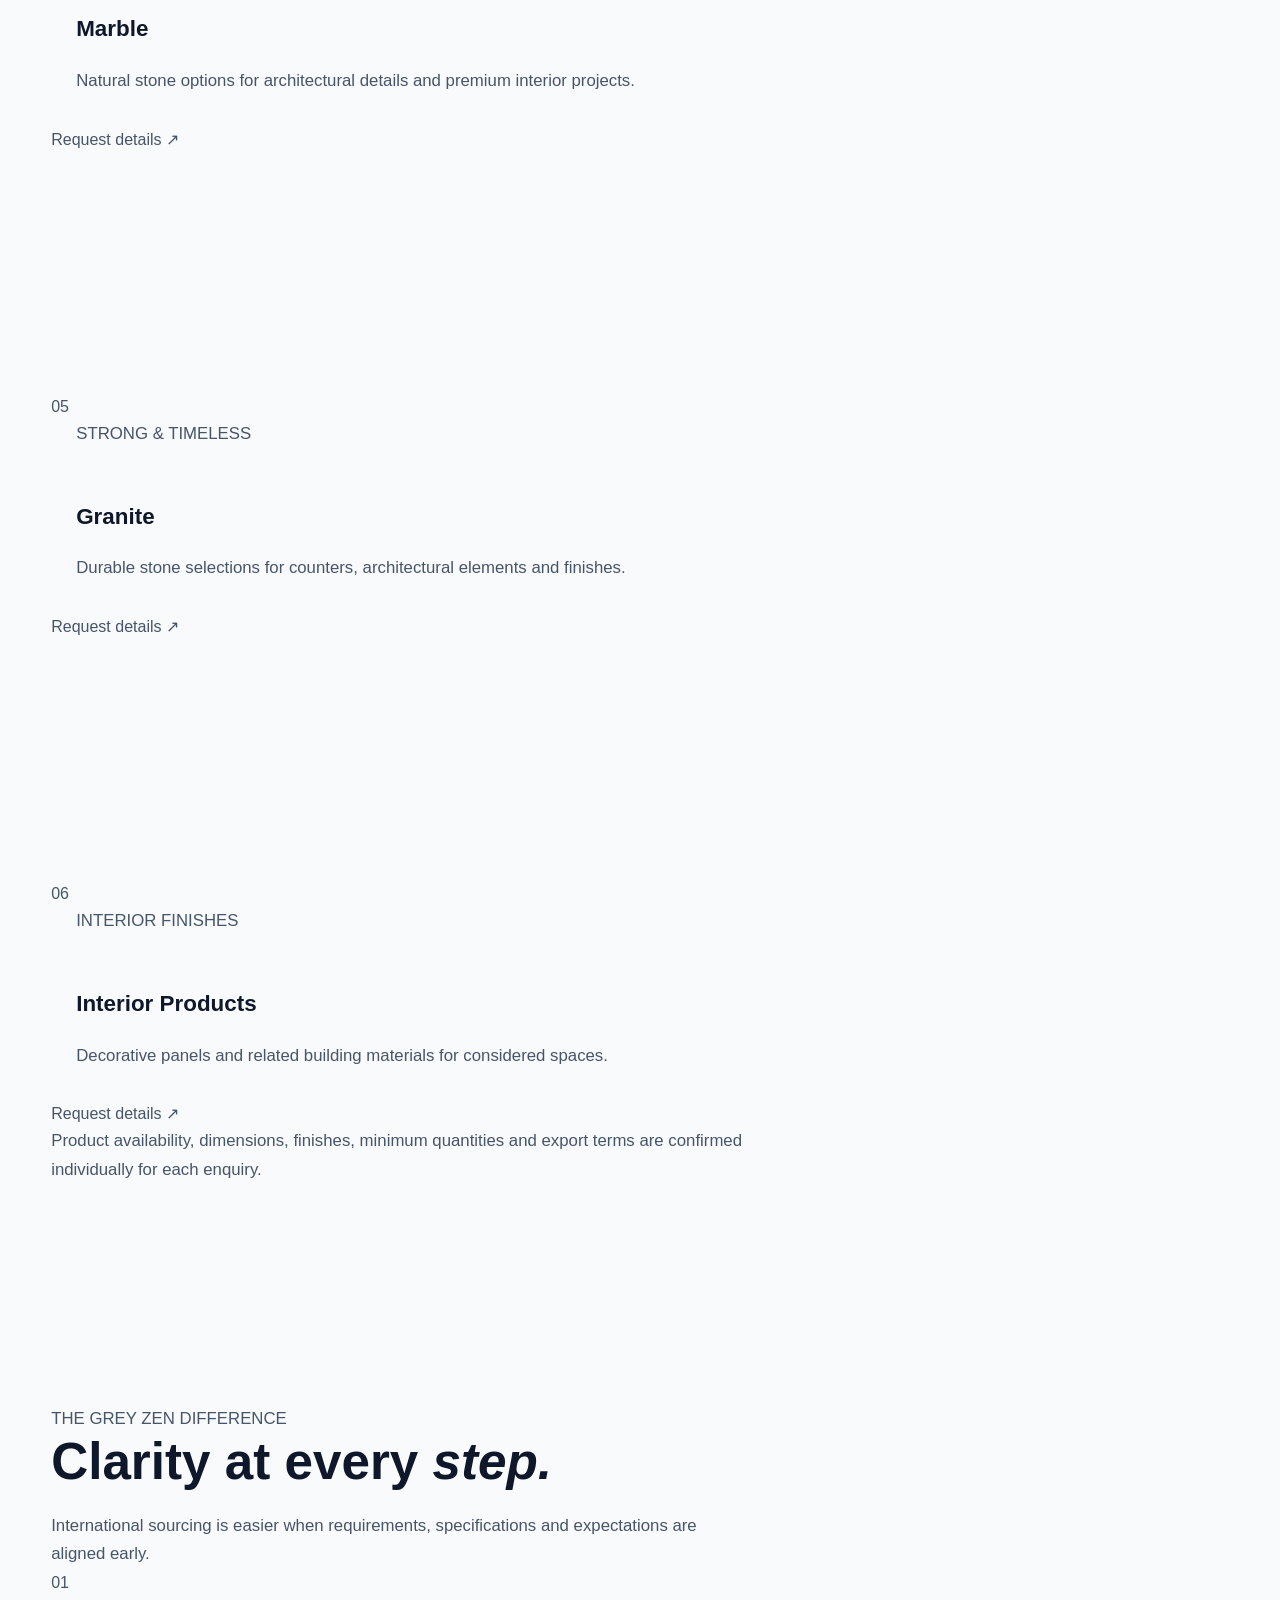
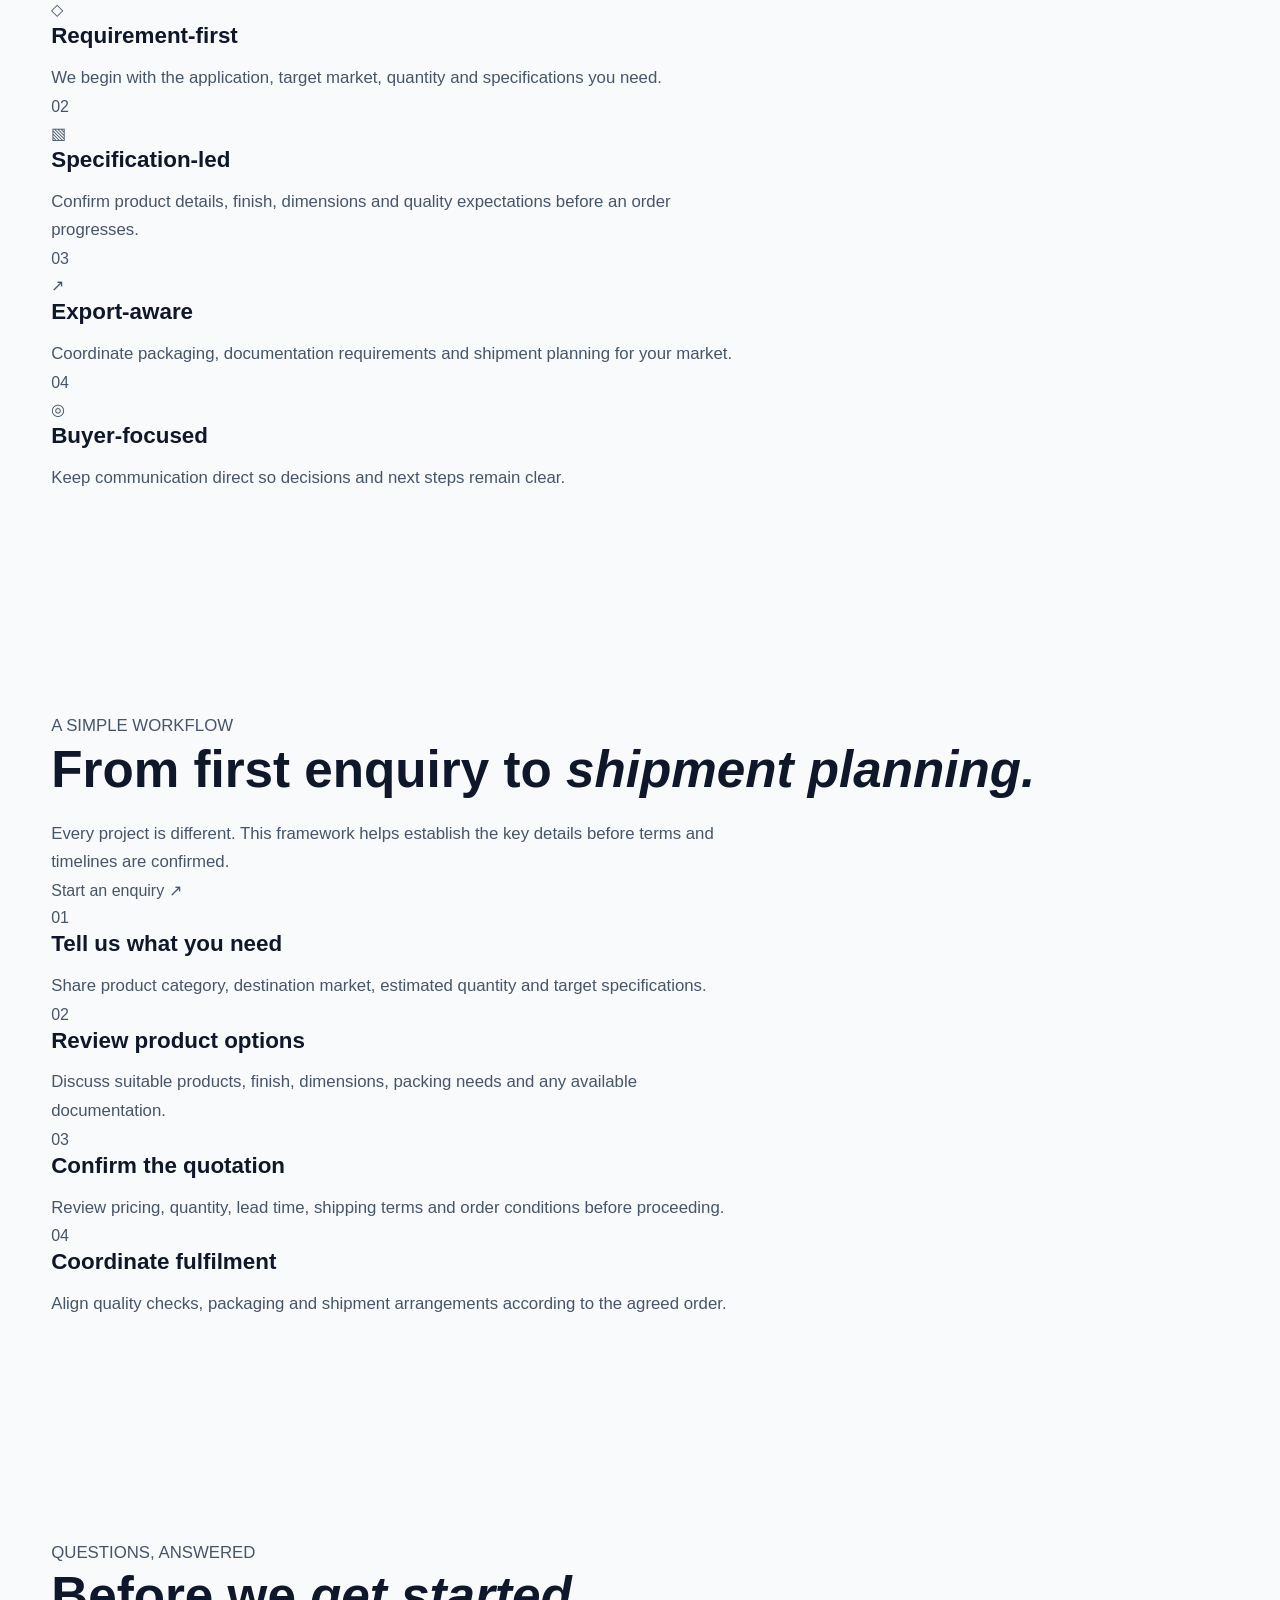
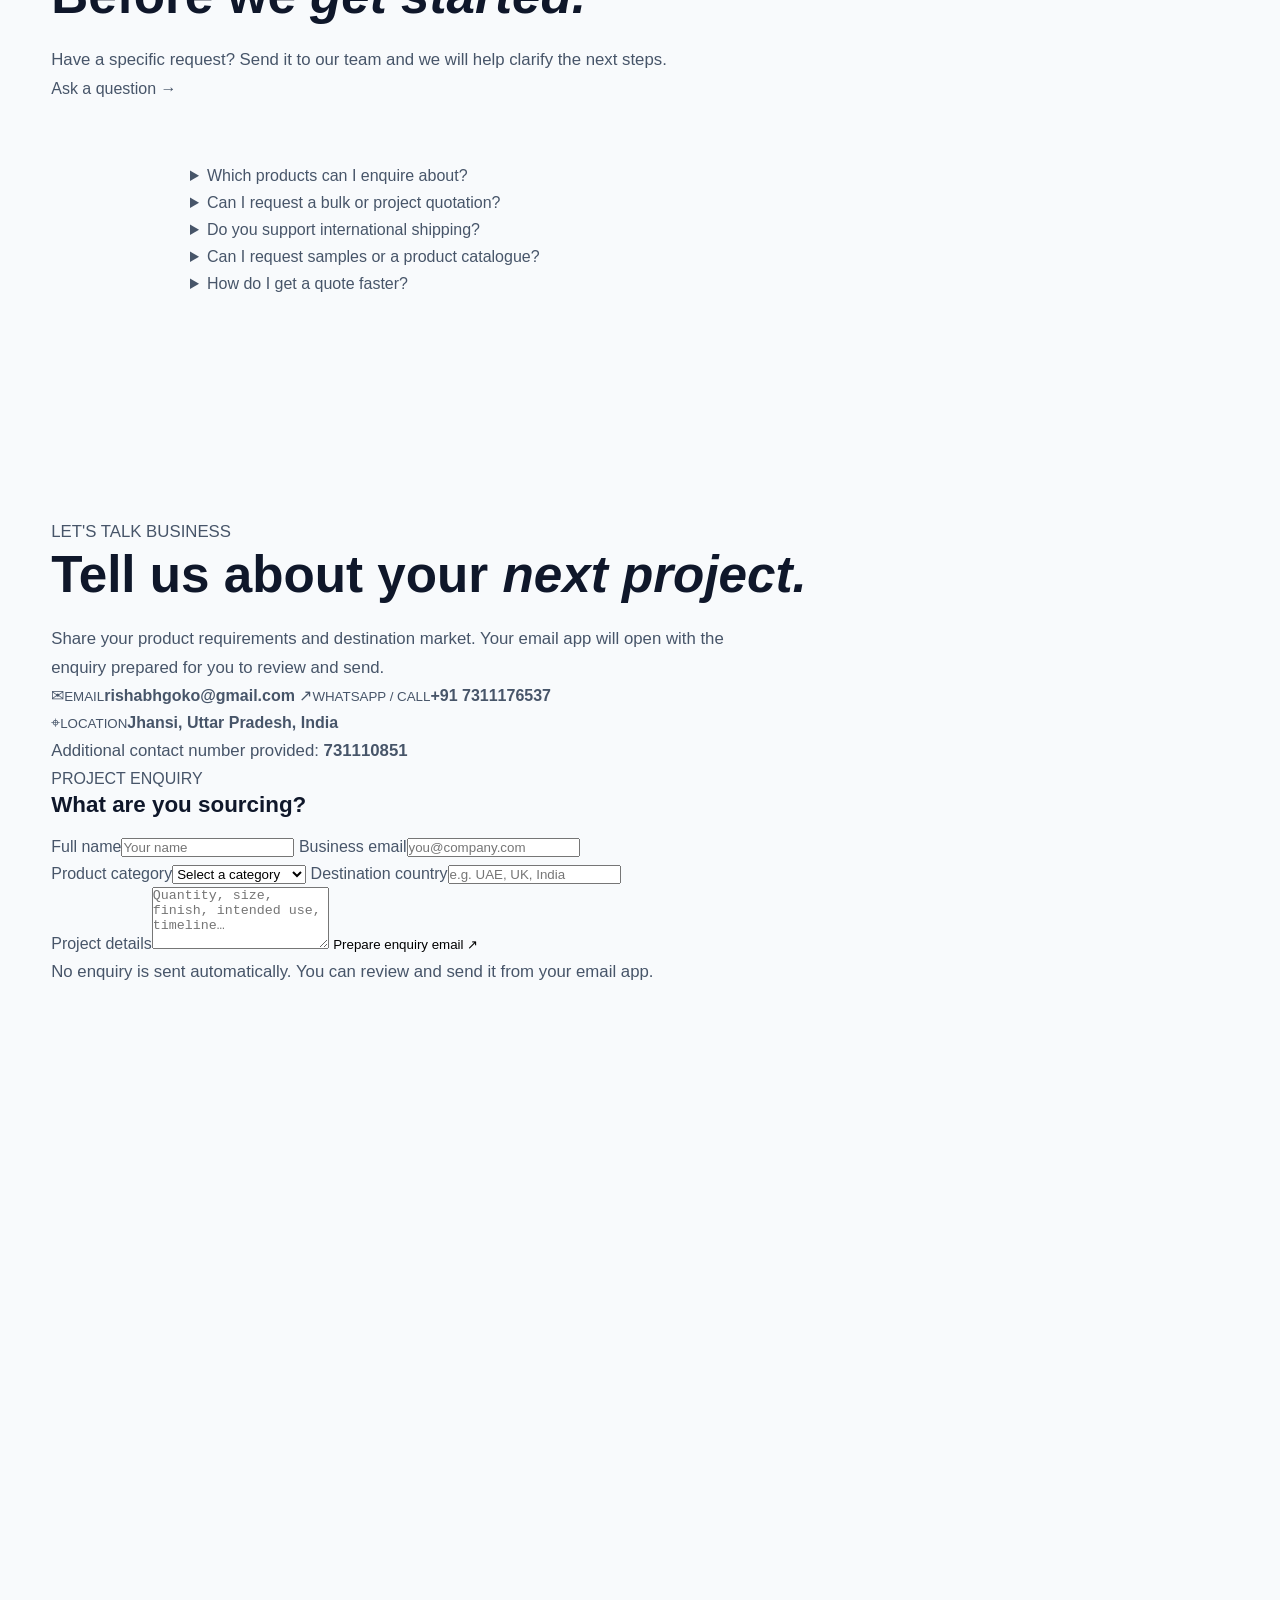
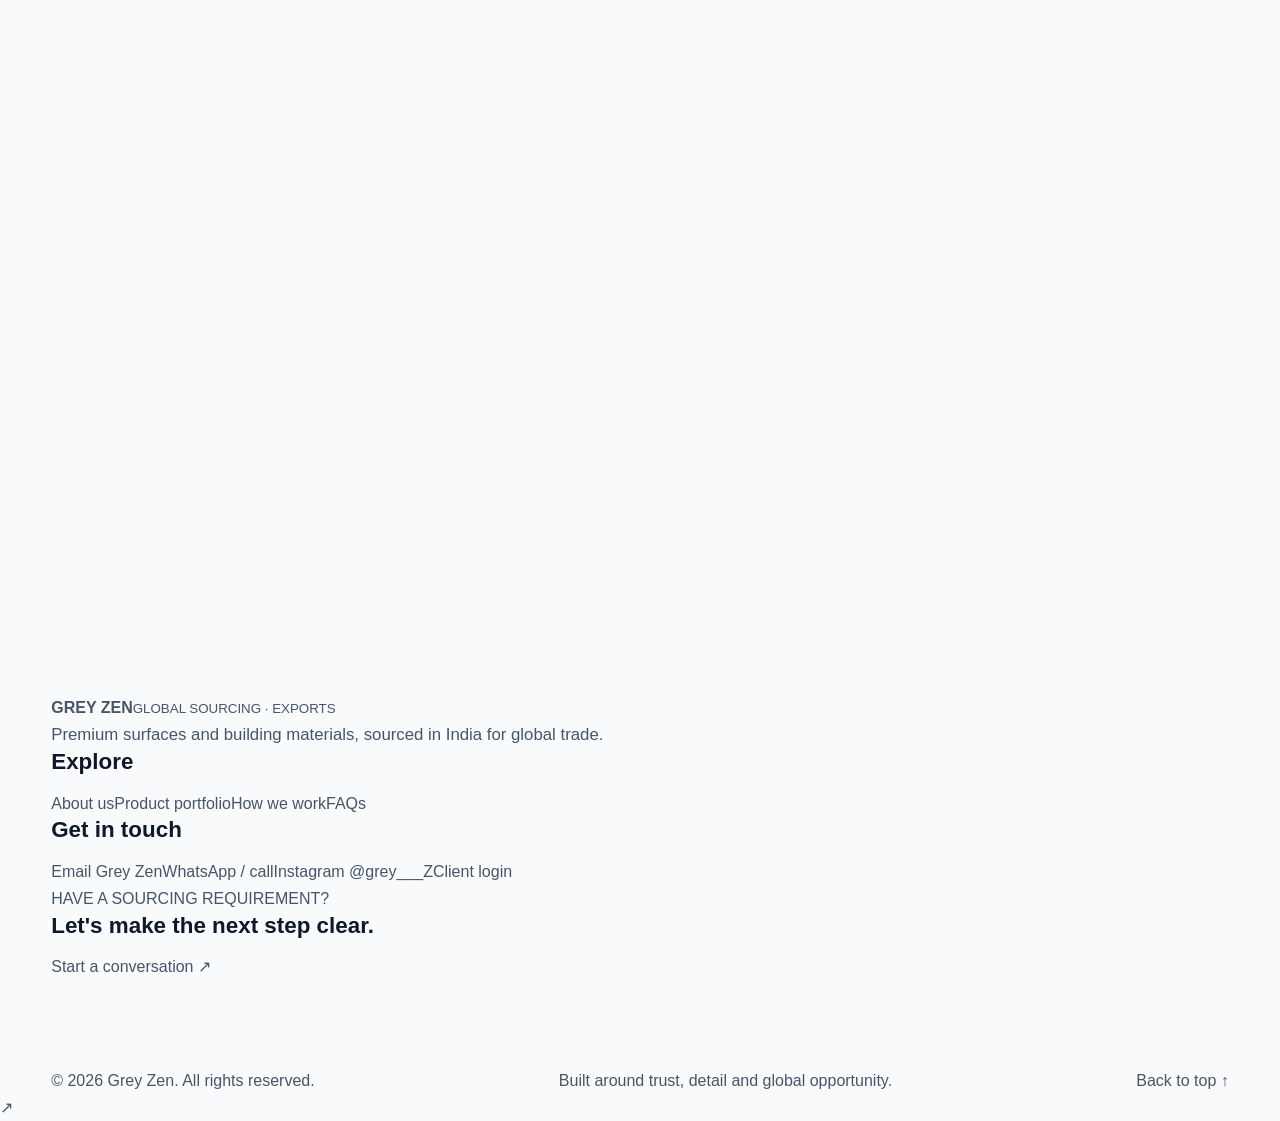
==== commit 86ac5550: "Redesign Grey Zen homepage and update brand contact details" ====
--- a/index.html
+++ b/index.html
@@ -1,1422 +1,257 @@
 <!DOCTYPE html>
 <html lang="en">
-
 <head>
-
-    <!-- ==========================================
-         BASIC META
-    =========================================== -->
-
-    <meta charset="UTF-8">
-    <meta name="viewport" content="width=device-width, initial-scale=1.0">
-
-    <title>Grey Zen | Premium International Export Company</title>
-
-    <meta name="description"
-        content="Grey Zen is a trusted international exporter of Ceramic Tiles, Porcelain Tiles, Vitrified Tiles, Marble, Granite, Interior Products and Building Materials.">
-
-    <meta name="keywords"
-        content="Export Company, Ceramic Tiles Exporter, Porcelain Tiles Exporter, Marble Export, Granite Export, Building Materials Export">
-
-    <meta name="author" content="Grey Zen">
-
-    <meta name="robots" content="index,follow">
-
-    <meta name="theme-color" content="#0F172A">
-
-    <!-- Grey Zen favicon / site icon -->
-    <link rel="icon" type="image/png" href="https://github.com/Grey-zen/Grey-zen.github.io/blob/main/Grey-Zen.png?raw=true">
-    <link rel="apple-touch-icon" href="https://github.com/Grey-zen/Grey-zen.github.io/blob/main/Grey-Zen.png?raw=true">
-
-    <!-- ==========================================
-         OPEN GRAPH
-    =========================================== -->
-
-    <meta property="og:type" content="website">
-    <meta property="og:title" content="Grey Zen">
-    <meta property="og:description"
-        content="Premium Export Company Delivering Building Materials Worldwide.">
-
-    <meta property="og:image"
-        content="https://images.unsplash.com/photo-1511818966892-d7d671e672a2?auto=format&fit=crop&w=1200&q=80">
-
-    <!-- ==========================================
-         GOOGLE FONTS
-    =========================================== -->
-
-    <link rel="preconnect" href="https://fonts.googleapis.com">
-
-    <link rel="preconnect" href="https://fonts.gstatic.com" crossorigin>
-
-    <link href="https://fonts.googleapis.com/css2?family=Inter:wght@300;400;500;600;700;800;900&display=swap"
-        rel="stylesheet">
-
-    <!-- Main CSS -->
-
-    <link rel="stylesheet" href="style.css">
-
+  <meta charset="UTF-8">
+  <meta name="viewport" content="width=device-width, initial-scale=1">
+  <title>Grey Zen | Premium Building Materials Exporter</title>
+  <meta name="description" content="Grey Zen connects global buyers with premium ceramic and porcelain tiles, vitrified tiles, marble, granite and interior materials sourced from India.">
+  <meta name="keywords" content="Grey Zen, ceramic tiles exporter India, porcelain tiles, vitrified tiles, marble, granite, building material exports">
+  <meta name="author" content="Grey Zen">
+  <meta name="robots" content="index,follow">
+  <meta name="theme-color" content="#101317">
+  <link rel="canonical" href="https://grey-zen.github.io/">
+  <link rel="icon" type="image/svg+xml" href="./favicon.svg">
+  <link rel="apple-touch-icon" href="./Grey-Zen.png">
+  <meta property="og:type" content="website">
+  <meta property="og:title" content="Grey Zen | Premium Building Materials Exporter">
+  <meta property="og:description" content="Premium surfaces and interior materials, sourced in India for global projects.">
+  <meta property="og:url" content="https://grey-zen.github.io/">
+  <meta property="og:image" content="https://raw.githubusercontent.com/Grey-zen/Grey-zen.github.io/main/Grey-Zen.png">
+  <link rel="preconnect" href="https://fonts.googleapis.com">
+  <link rel="preconnect" href="https://fonts.gstatic.com" crossorigin>
+  <link href="https://fonts.googleapis.com/css2?family=DM+Sans:wght@400;500;600;700&family=Manrope:wght@400;500;600;700;800&display=swap" rel="stylesheet">
+  <link rel="stylesheet" href="./style.css">
 </head>
-
 <body>
-
-<div class="scroll-progress"></div>
-
-<div class="loader">
-    
-        <span>Loading...</span>
-
+  <a class="skip-link" href="#main">Skip to content</a>
+  <div class="topbar">
+    <div class="container topbar-inner">
+      <span>Premium Indian surfaces. Global possibilities.</span>
+      <div class="topbar-links">
+        <a href="mailto:rishabhgoko@gmail.com">rishabhgoko@gmail.com</a>
+        <span class="topbar-dot" aria-hidden="true"></span>
+        <span>Jhansi, Uttar Pradesh, India</span>
+      </div>
     </div>
-
-    <!-- ==========================================
-         HEADER
-    =========================================== -->
-
-    <header class="header">
-
-        <div class="container">
-
-            <a href="#home" class="logo" aria-label="Grey Zen home">
-                <img src="https://github.com/Grey-zen/Grey-zen.github.io/blob/main/Grey-Zen.png?raw=true" alt="Grey Zen logo" class="site-logo" fetchpriority="high">
-            </a>
-
-            <nav class="navbar">
-
-                <a href="#home">Home</a>
-
-                <a href="#about">About</a>
-
-                <a href="#products">Products</a>
-
-                <a href="#export">Exports</a>
-
-                <a href="#quality">Quality</a>
-
-                <a href="#contact">Contact</a>
-
-            </nav>
-
-            <a href="#contact" class="btn btn-primary">
-
-                Get Quote
-
-            </a>
-
-            <button class="mobile-menu">
-
-                ☰
-
-            </button>
-
-        </div>
-
-    </header>
-
-    <!-- ==========================================
-         HERO
-    =========================================== -->
-
+  </div>
+
+  <header class="site-header" id="site-header">
+    <div class="container nav-wrap">
+      <a class="brand" href="#home" aria-label="Grey Zen home">
+        <img src="./Grey-Zen.png" class="brand-logo" alt="Grey Zen emblem" fetchpriority="high">
+        <span class="brand-copy"><strong>GREY ZEN</strong><small>GLOBAL SOURCING · EXPORTS</small></span>
+      </a>
+      <button class="menu-toggle" type="button" aria-expanded="false" aria-controls="primary-nav" aria-label="Open navigation">
+        <span></span><span></span><span></span>
+      </button>
+      <nav class="primary-nav" id="primary-nav" aria-label="Primary navigation">
+        <a href="#about">About</a>
+        <a href="#products">Products</a>
+        <a href="#process">How We Work</a>
+        <a href="#faq">FAQ</a>
+        <a href="#contact">Contact</a>
+        <a class="nav-login" href="./login.html"><span aria-hidden="true">↗</span> Client Login</a>
+      </nav>
+    </div>
+  </header>
+
+  <main id="main">
     <section class="hero" id="home">
-
-        <div class="hero-overlay"></div>
-
-        <div class="container hero-grid">
-
-            <div class="hero-content">
-
-                <span class="hero-tag">
-
-                    EXPORTING PREMIUM BUILDING MATERIALS WORLDWIDE
-
-                </span>
-
-                <h1>
-
-                    Premium Ceramic, Porcelain & Interior Products For Global Markets.
-
-                </h1>
-
-                <p>
-
-                    Grey Zen delivers high-quality ceramic tiles,
-                    vitrified tiles, marble, granite and premium interior
-                    products to importers, wholesalers, architects and
-                    distributors across the globe.
-
-                </p>
-
-                <div class="hero-buttons">
-
-                    <a href="#products" class="btn btn-primary">
-
-                        Explore Products
-
-                    </a>
-
-                    <a href="#contact" class="btn btn-outline">
-
-                        Request Catalogue
-
-                    </a>
-
-                </div>
-
-                <div class="hero-stats">
-
-                    <div class="stat-box">
-
-                        <h2>40+</h2>
-
-                        <span>Countries</span>
-
-                    </div>
-
-                    <div class="stat-box">
-
-                        <h2>500+</h2>
-
-                        <span>Products</span>
-
-                    </div>
-
-                    <div class="stat-box">
-
-                        <h2>100%</h2>
-
-                        <span>Quality Checked</span>
-
-                    </div>
-
-                </div>
-
-            </div>
-
-            <div class="hero-image">
-
-                <img
-                    src="https://images.unsplash.com/photo-1511818966892-d7d671e672a2?auto=format&fit=crop&w=900&q=80"
-                    alt="Premium Export Products"
-                    loading="eager">
-
-            </div>
-
-        </div>
-
-    </section>
-
-
-    <section id="about" class="about">
-
-        <div class="container">
-
-            <div class="section-title">
-
-                <span class="hero-tag">
-                    ABOUT Grey Zen
-                </span>
-
-                <h2>
-                    Delivering Excellence Across Global Markets
-                </h2>
-
-                <p>
-                    Grey Zen is a trusted international export company
-                    specializing in premium ceramic tiles, porcelain tiles,
-                    vitrified tiles, marble, granite, interior decorative
-                    products and building materials. Our mission is to build
-                    long-term partnerships through quality, consistency and
-                    reliable worldwide logistics.
-                </p>
-
-            </div>
-
-            <div class="grid grid-2">
-
-                <div class="about-image">
-
-                    <img
-                        src="https://images.unsplash.com/photo-1486406146926-c627a92ad1ab?auto=format&fit=crop&w=1200&q=80"
-                        alt="Grey Zen"
-                        loading="lazy">
-
-                </div>
-
-                <div class="about-content">
-
-                    <h3>
-                        Building Trust Through Quality
-                    </h3>
-
-                    <p>
-
-                        We work with importers, wholesalers,
-                        distributors, builders and architects
-                        across the globe by supplying products
-                        that meet international quality standards.
-
-                    </p>
-
-                    <div class="grid grid-2 about-features">
-
-                        <div class="card">
-
-                            <h3>✔ Premium Products</h3>
-
-                            <p>
-                                Carefully selected export-grade
-                                materials.
-                            </p>
-
-                        </div>
-
-                        <div class="card">
-
-                            <h3>✔ Global Shipping</h3>
-
-                            <p>
-                                Safe delivery through trusted
-                                logistics partners.
-                            </p>
-
-                        </div>
-
-                        <div class="card">
-
-                            <h3>✔ Factory Pricing</h3>
-
-                            <p>
-                                Competitive pricing for bulk
-                                international orders.
-                            </p>
-
-                        </div>
-
-                        <div class="card">
-
-                            <h3>✔ Dedicated Support</h3>
-
-                            <p>
-                                Quick response from inquiry
-                                to delivery.
-                            </p>
-
-                        </div>
-
-                    </div>
-
-                </div>
-
-            </div>
-
-        </div>
-
-    </section>
-
-    <!-- =========================================================
-         WHY CHOOSE US
-    ========================================================== -->
-
-    <section class="why-us">
-
-        <div class="container">
-
-            <div class="section-title">
-
-                <span class="hero-tag">
-                    WHY CHOOSE US
-                </span>
-
-                <h2>
-
-                    Your Reliable Export Partner
-
-                </h2>
-
-            </div>
-
-            <div class="grid grid-3">
-
-                <div class="card">
-
-                    <h3>🌍 Worldwide Export</h3>
-
-                    <p>
-
-                        Exporting premium products to
-                        USA, UK, Canada, UAE,
-                        Europe, Africa and more.
-
-                    </p>
-
-                </div>
-
-                <div class="card">
-
-                    <h3>🏭 Manufacturing Network</h3>
-
-                    <p>
-
-                        Partnered with modern
-                        manufacturing facilities
-                        across India.
-
-                    </p>
-
-                </div>
-
-                <div class="card">
-
-                    <h3>🏆 Quality Assurance</h3>
-
-                    <p>
-
-                        Every shipment undergoes
-                        strict inspection before export.
-
-                    </p>
-
-                </div>
-
-                <div class="card">
-
-                    <h3>📦 Export Packaging</h3>
-
-                    <p>
-
-                        Strong packaging ensuring
-                        safe international transport.
-
-                    </p>
-
-                </div>
-
-                <div class="card">
-
-                    <h3>🚢 Fast Logistics</h3>
-
-                    <p>
-
-                        Reliable shipping partners
-                        and documentation support.
-
-                    </p>
-
-                </div>
-
-                <div class="card">
-
-                    <h3>🤝 Long-Term Partnership</h3>
-
-                    <p>
-
-                        Building sustainable business
-                        relationships worldwide.
-
-                    </p>
-
-                </div>
-
-            </div>
-
-        </div>
-
-    </section>
-
-    <!-- =========================================================
-         PRODUCT CATEGORIES
-    ========================================================== -->
-
-    <section id="products" class="products">
-
-        <div class="container">
-
-            <div class="section-title">
-
-                <span class="hero-tag">
-
-                    OUR PRODUCTS
-
-                </span>
-
-                <h2>
-
-                    Premium Export Product Range
-
-                </h2>
-
-                <p>
-
-                    Explore our wide range of
-                    export-quality building materials
-                    and interior products.
-
-                </p>
-
-            </div>
-
-            <div class="grid grid-3">
-
-                <article class="card product-card">
-
-                    <img
-                        src="https://images.unsplash.com/photo-1484154218962-a197022b5858?auto=format&fit=crop&w=800&q=80"
-                        alt="Ceramic Tiles"
-                        loading="lazy">
-
-                    <h3>Ceramic Tiles</h3>
-
-                    <p>
-
-                        Premium ceramic wall and floor
-                        tiles available in modern designs.
-
-                    </p>
-
-                </article>
-
-                <article class="card product-card">
-
-                    <img
-                        src="https://images.unsplash.com/photo-1505693416388-ac5ce068fe85?auto=format&fit=crop&w=800&q=80"
-                        alt="Porcelain Tiles"
-                        loading="lazy">
-
-                    <h3>Porcelain Tiles</h3>
-
-                    <p>
-
-                        Durable porcelain tiles for
-                        residential and commercial projects.
-
-                    </p>
-
-                </article>
-
-                <article class="card product-card">
-
-                    <img
-                        src="https://images.unsplash.com/photo-1494526585095-c41746248156?auto=format&fit=crop&w=800&q=80"
-                        alt="Vitrified Tiles"
-                        loading="lazy">
-
-                    <h3>Vitrified Tiles</h3>
-
-                    <p>
-
-                        High-performance vitrified flooring
-                        with premium finish.
-
-                    </p>
-
-                </article>
-
-                <article class="card product-card">
-
-                    <img
-                        src="https://images.unsplash.com/photo-1449844908441-8829872d2607?auto=format&fit=crop&w=800&q=80"
-                        alt="Marble"
-                        loading="lazy">
-
-                    <h3>Marble</h3>
-
-                    <p>
-
-                        Elegant marble suitable for
-                        luxury interiors.
-
-                    </p>
-
-                </article>
-
-                <article class="card product-card">
-
-                    <img
-                        src="https://images.unsplash.com/photo-1511818966892-d7d671e672a2?auto=format&fit=crop&w=800&q=80"
-                        alt="Granite"
-                        loading="lazy">
-
-                    <h3>Granite</h3>
-
-                    <p>
-
-                        Export-grade granite in multiple
-                        finishes and colors.
-
-                    </p>
-
-                </article>
-
-                <article class="card product-card">
-
-                    <img
-                        src="https://images.unsplash.com/photo-1497366754035-f200968a6e72?auto=format&fit=crop&w=800&q=80"
-                        alt="Interior Products"
-                        loading="lazy">
-
-                    <h3>Interior Products</h3>
-
-                    <p>
-
-                        Decorative panels,
-                        bathroom accessories,
-                        kitchen products and more.
-
-                    </p>
-
-                </article>
-
-            </div>
-
-        </div>
-
-    </section>
-
-    <!-- ===== END OF INDEX PART 2 ===== -->
-    <!-- =========================================================
-     EXPORT COUNTRIES
-========================================================= -->
-
-<section id="export" class="export-section">
-
-    <div class="container">
-
-        <div class="section-title">
-
-            <span class="hero-tag">
-                GLOBAL EXPORT NETWORK
-            </span>
-
-            <h2>
-                Delivering Across The World
-            </h2>
-
-            <p>
-                We proudly export premium ceramic tiles, marble,
-                granite and interior products to importers,
-                distributors and wholesalers worldwide.
-            </p>
-
-        </div>
-
-        <div class="grid grid-3">
-
-            <div class="card country-card">
-                <h3>🇺🇸 North America</h3>
-                <p>USA, Canada & Mexico</p>
-            </div>
-
-            <div class="card country-card">
-                <h3>🇬🇧 Europe</h3>
-                <p>United Kingdom, Germany, France, Italy & Spain</p>
-            </div>
-
-            <div class="card country-card">
-                <h3>🇦🇪 Middle East</h3>
-                <p>UAE, Saudi Arabia, Qatar, Oman & Kuwait</p>
-            </div>
-
-            <div class="card country-card">
-                <h3>🌍 Africa</h3>
-                <p>South Africa, Kenya, Tanzania, Nigeria & Ghana</p>
-            </div>
-
-            <div class="card country-card">
-                <h3>🇦🇺 Oceania</h3>
-                <p>Australia & New Zealand</p>
-            </div>
-
-            <div class="card country-card">
-                <h3>🌎 Worldwide</h3>
-                <p>Serving importers and distributors globally.</p>
-            </div>
-
-        </div>
-
+      <div class="hero-grid-glow" aria-hidden="true"></div>
+      <div class="container hero-layout">
+        <div class="hero-copy">
+          <p class="eyebrow"><span class="eyebrow-line"></span> SOURCED IN INDIA · BUILT FOR THE WORLD</p>
+          <h1>Materials that make <em>spaces</em> memorable.</h1>
+          <p class="hero-lead">A dependable sourcing partner for premium tiles, natural stone and interior materials—helping global buyers move from product discovery to export-ready orders with confidence.</p>
+          <div class="hero-actions">
+            <a class="button button-gold" href="#products">Explore product range <span aria-hidden="true">↗</span></a>
+            <a class="button button-ghost" href="#contact">Talk to our team</a>
+          </div>
+          <div class="hero-note">
+            <span class="status-dot"></span>
+            <span>Bulk enquiries · Export coordination · Buyer-focused support</span>
+          </div>
+        </div>
+        <div class="hero-art-wrap">
+          <div class="hero-art-ring ring-one" aria-hidden="true"></div>
+          <div class="hero-art-ring ring-two" aria-hidden="true"></div>
+          <img class="hero-logo-art" src="./Grey-Zen.png" alt="Grey Zen global trade emblem with a connected world, architectural surfaces and cargo shipping" fetchpriority="high">
+          <div class="hero-art-label"><span class="label-kicker">GREY ZEN</span><span>Connecting materials<br>with global opportunity</span></div>
+        </div>
+      </div>
+      <div class="hero-bottom-rule" aria-hidden="true"></div>
+    </section>
+
+    <section class="value-strip" aria-label="Grey Zen services">
+      <div class="container value-grid">
+        <div class="value-item"><span class="value-icon">01</span><div><strong>Careful Sourcing</strong><small>Product and supplier coordination</small></div></div>
+        <div class="value-item"><span class="value-icon">02</span><div><strong>Quality Focus</strong><small>Specification-led order checks</small></div></div>
+        <div class="value-item"><span class="value-icon">03</span><div><strong>Export Support</strong><small>Packing and shipment coordination</small></div></div>
+        <div class="value-item"><span class="value-icon">04</span><div><strong>Direct Communication</strong><small>Clear updates from enquiry onward</small></div></div>
+      </div>
+    </section>
+
+    <section class="section section-about" id="about">
+      <div class="container about-grid">
+        <div class="section-visual">
+          <div class="visual-frame">
+            <img src="https://images.unsplash.com/photo-1600607687939-ce8a6c25118c?auto=format&fit=crop&w=1100&q=85" alt="Contemporary interior with carefully selected natural surfaces" loading="lazy">
+            <div class="visual-stamp"><span>GZ</span><small>THOUGHTFUL<br>SOURCING</small></div>
+          </div>
+          <div class="visual-caption"><span>01 / OUR APPROACH</span><span>Quality begins with the details.</span></div>
+        </div>
+        <div class="section-copy">
+          <p class="eyebrow eyebrow-dark"><span class="eyebrow-line"></span> A PARTNER, NOT JUST A SUPPLIER</p>
+          <h2>Good trade starts with <em>good trust.</em></h2>
+          <p>Grey Zen works with buyers looking for dependable access to building and interior materials from India. We focus on clear communication, product specifications and practical coordination through the sourcing and export process.</p>
+          <p>Whether you are a distributor, wholesaler, contractor, architect or project buyer, our goal is to make the next step easier to understand and simpler to coordinate.</p>
+          <a class="text-link" href="#contact">Discuss your requirement <span aria-hidden="true">→</span></a>
+          <div class="about-checks">
+            <div><span>✓</span> Export-oriented product sourcing</div>
+            <div><span>✓</span> Bulk and project enquiries</div>
+            <div><span>✓</span> Clear, responsive communication</div>
+            <div><span>✓</span> Support with order coordination</div>
+          </div>
+        </div>
+      </div>
+    </section>
+
+    <section class="section section-products" id="products">
+      <div class="container">
+        <div class="section-heading">
+          <div><p class="eyebrow eyebrow-dark"><span class="eyebrow-line"></span> PRODUCT PORTFOLIO</p><h2>Surfaces selected for <em>every vision.</em></h2></div>
+          <p>Explore core product categories for residential, commercial and hospitality projects. Share your size, finish, volume or specification to start a focused enquiry.</p>
+        </div>
+        <div class="product-grid">
+          <article class="product-card">
+            <div class="product-image"><img src="https://images.unsplash.com/photo-1600585154340-be6161a56a0c?auto=format&fit=crop&w=900&q=85" alt="Modern home showcasing ceramic floor surfaces" loading="lazy"><span class="product-index">01</span></div>
+            <div class="product-content"><p class="product-type">WALL & FLOOR</p><h3>Ceramic Tiles</h3><p>Versatile designs, textures and sizes for everyday spaces and modern projects.</p><a href="#contact" class="card-link" data-product="Ceramic Tiles">Request details <span>↗</span></a></div>
+          </article>
+          <article class="product-card">
+            <div class="product-image"><img src="https://images.unsplash.com/photo-1600607687920-4e2a09cf159d?auto=format&fit=crop&w=900&q=85" alt="Premium contemporary interior with porcelain surfaces" loading="lazy"><span class="product-index">02</span></div>
+            <div class="product-content"><p class="product-type">DURABLE SURFACES</p><h3>Porcelain Tiles</h3><p>Refined surface options for residential and commercial applications.</p><a href="#contact" class="card-link" data-product="Porcelain Tiles">Request details <span>↗</span></a></div>
+          </article>
+          <article class="product-card">
+            <div class="product-image"><img src="https://images.unsplash.com/photo-1600566753086-00f18fb6b3ea?auto=format&fit=crop&w=900&q=85" alt="Elegant modern interior with large-format flooring" loading="lazy"><span class="product-index">03</span></div>
+            <div class="product-content"><p class="product-type">LARGE-FORMAT OPTIONS</p><h3>Vitrified Tiles</h3><p>Polished and matte finishes suited to contemporary spaces and busy areas.</p><a href="#contact" class="card-link" data-product="Vitrified Tiles">Request details <span>↗</span></a></div>
+          </article>
+          <article class="product-card">
+            <div class="product-image"><img src="https://images.unsplash.com/photo-1600607687644-c7171b42498f?auto=format&fit=crop&w=900&q=85" alt="Luxury interior featuring natural stone finishes" loading="lazy"><span class="product-index">04</span></div>
+            <div class="product-content"><p class="product-type">NATURAL STONE</p><h3>Marble</h3><p>Natural stone options for architectural details and premium interior projects.</p><a href="#contact" class="card-link" data-product="Marble">Request details <span>↗</span></a></div>
+          </article>
+          <article class="product-card">
+            <div class="product-image"><img src="https://images.unsplash.com/photo-1600607687939-ce8a6c25118c?auto=format&fit=crop&w=900&q=85" alt="Stone surfaces in a modern architectural setting" loading="lazy"><span class="product-index">05</span></div>
+            <div class="product-content"><p class="product-type">STRONG & TIMELESS</p><h3>Granite</h3><p>Durable stone selections for counters, architectural elements and finishes.</p><a href="#contact" class="card-link" data-product="Granite">Request details <span>↗</span></a></div>
+          </article>
+          <article class="product-card">
+            <div class="product-image"><img src="https://images.unsplash.com/photo-1600607687920-4e2a09cf159d?auto=format&fit=crop&w=900&q=85" alt="Premium interior detailing and decorative material finishes" loading="lazy"><span class="product-index">06</span></div>
+            <div class="product-content"><p class="product-type">INTERIOR FINISHES</p><h3>Interior Products</h3><p>Decorative panels and related building materials for considered spaces.</p><a href="#contact" class="card-link" data-product="Interior Products">Request details <span>↗</span></a></div>
+          </article>
+        </div>
+        <p class="product-disclaimer">Product availability, dimensions, finishes, minimum quantities and export terms are confirmed individually for each enquiry.</p>
+      </div>
+    </section>
+
+    <section class="section section-approach">
+      <div class="container">
+        <div class="approach-head"><p class="eyebrow"><span class="eyebrow-line"></span> THE GREY ZEN DIFFERENCE</p><h2>Clarity at every <em>step.</em></h2><p>International sourcing is easier when requirements, specifications and expectations are aligned early.</p></div>
+        <div class="approach-grid">
+          <article class="approach-card"><span class="approach-number">01</span><div class="approach-icon">◇</div><h3>Requirement-first</h3><p>We begin with the application, target market, quantity and specifications you need.</p></article>
+          <article class="approach-card"><span class="approach-number">02</span><div class="approach-icon">▧</div><h3>Specification-led</h3><p>Confirm product details, finish, dimensions and quality expectations before an order progresses.</p></article>
+          <article class="approach-card"><span class="approach-number">03</span><div class="approach-icon">↗</div><h3>Export-aware</h3><p>Coordinate packaging, documentation requirements and shipment planning for your market.</p></article>
+          <article class="approach-card"><span class="approach-number">04</span><div class="approach-icon">◎</div><h3>Buyer-focused</h3><p>Keep communication direct so decisions and next steps remain clear.</p></article>
+        </div>
+      </div>
+    </section>
+
+    <section class="section section-process" id="process">
+      <div class="container process-layout">
+        <div class="process-intro">
+          <p class="eyebrow eyebrow-dark"><span class="eyebrow-line"></span> A SIMPLE WORKFLOW</p>
+          <h2>From first enquiry to <em>shipment planning.</em></h2>
+          <p>Every project is different. This framework helps establish the key details before terms and timelines are confirmed.</p>
+          <a class="button button-dark" href="#contact">Start an enquiry <span aria-hidden="true">↗</span></a>
+        </div>
+        <div class="process-list">
+          <article class="process-step"><span class="process-count">01</span><div><h3>Tell us what you need</h3><p>Share product category, destination market, estimated quantity and target specifications.</p></div></article>
+          <article class="process-step"><span class="process-count">02</span><div><h3>Review product options</h3><p>Discuss suitable products, finish, dimensions, packing needs and any available documentation.</p></div></article>
+          <article class="process-step"><span class="process-count">03</span><div><h3>Confirm the quotation</h3><p>Review pricing, quantity, lead time, shipping terms and order conditions before proceeding.</p></div></article>
+          <article class="process-step"><span class="process-count">04</span><div><h3>Coordinate fulfilment</h3><p>Align quality checks, packaging and shipment arrangements according to the agreed order.</p></div></article>
+        </div>
+      </div>
+    </section>
+
+    <section class="section section-faq" id="faq">
+      <div class="container faq-layout">
+        <div class="faq-intro"><p class="eyebrow eyebrow-dark"><span class="eyebrow-line"></span> QUESTIONS, ANSWERED</p><h2>Before we <em>get started.</em></h2><p>Have a specific request? Send it to our team and we will help clarify the next steps.</p><a class="text-link" href="#contact">Ask a question <span>→</span></a></div>
+        <div class="faq-list">
+          <details><summary>Which products can I enquire about?</summary><p>You can enquire about ceramic, porcelain and vitrified tiles, marble, granite and selected interior products. Share the required product, size, finish and quantity so availability can be checked.</p></details>
+          <details><summary>Can I request a bulk or project quotation?</summary><p>Yes. Include your estimated order quantity, destination country, product specification and any target delivery requirements. Pricing and minimum quantities are confirmed individually.</p></details>
+          <details><summary>Do you support international shipping?</summary><p>Grey Zen can coordinate export-related requirements with you. Shipping route, freight, documentation, Incoterms and lead time must be confirmed for the specific order and destination.</p></details>
+          <details><summary>Can I request samples or a product catalogue?</summary><p>Mention samples or catalogue access in your enquiry. Options and availability depend on the product category and the current sourcing arrangement.</p></details>
+          <details><summary>How do I get a quote faster?</summary><p>Include your name, business, destination country, quantity, preferred dimensions or finish and a target timeline. The more specific the request, the easier it is to assess.</p></details>
+        </div>
+      </div>
+    </section>
+
+    <section class="contact-section" id="contact">
+      <div class="container contact-panel">
+        <div class="contact-copy">
+          <p class="eyebrow"><span class="eyebrow-line"></span> LET'S TALK BUSINESS</p>
+          <h2>Tell us about your <em>next project.</em></h2>
+          <p>Share your product requirements and destination market. Your email app will open with the enquiry prepared for you to review and send.</p>
+          <div class="contact-methods">
+            <a href="mailto:rishabhgoko@gmail.com"><span class="contact-method-icon">✉</span><span><small>EMAIL</small><strong>rishabhgoko@gmail.com</strong></span></a>
+            <a href="https://wa.me/917311176537" target="_blank" rel="noopener noreferrer"><span class="contact-method-icon">↗</span><span><small>WHATSAPP / CALL</small><strong>+91 7311176537</strong></span></a>
+            <div><span class="contact-method-icon">⌖</span><span><small>LOCATION</small><strong>Jhansi, Uttar Pradesh, India</strong></span></div>
+          </div>
+          <p class="secondary-number">Additional contact number provided: <strong>731110851</strong></p>
+        </div>
+        <form class="enquiry-form" id="enquiry-form">
+          <div class="form-heading"><span>PROJECT ENQUIRY</span><h3>What are you sourcing?</h3></div>
+          <div class="form-row">
+            <label>Full name<input name="name" autocomplete="name" required placeholder="Your name"></label>
+            <label>Business email<input name="email" type="email" autocomplete="email" required placeholder="you@company.com"></label>
+          </div>
+          <div class="form-row">
+            <label>Product category<select name="product" required><option value="">Select a category</option><option>Ceramic Tiles</option><option>Porcelain Tiles</option><option>Vitrified Tiles</option><option>Marble</option><option>Granite</option><option>Interior Products</option><option>Multiple categories</option></select></label>
+            <label>Destination country<input name="country" autocomplete="country-name" placeholder="e.g. UAE, UK, India" required></label>
+          </div>
+          <label>Project details<textarea name="details" rows="4" required placeholder="Quantity, size, finish, intended use, timeline…"></textarea></label>
+          <button class="button button-gold button-submit" type="submit">Prepare enquiry email <span aria-hidden="true">↗</span></button>
+          <p class="form-note">No enquiry is sent automatically. You can review and send it from your email app.</p>
+          <p class="form-status" id="form-status" role="status" aria-live="polite"></p>
+        </form>
+      </div>
+    </section>
+  </main>
+
+  <footer class="site-footer">
+    <div class="container footer-top">
+      <div class="footer-brand">
+        <a class="brand" href="#home"><img src="./Grey-Zen.png" class="brand-logo footer-logo" alt="Grey Zen emblem" loading="lazy"><span class="brand-copy"><strong>GREY ZEN</strong><small>GLOBAL SOURCING · EXPORTS</small></span></a>
+        <p>Premium surfaces and building materials, sourced in India for global trade.</p>
+      </div>
+      <div class="footer-column"><h3>Explore</h3><a href="#about">About us</a><a href="#products">Product portfolio</a><a href="#process">How we work</a><a href="#faq">FAQs</a></div>
+      <div class="footer-column"><h3>Get in touch</h3><a href="mailto:rishabhgoko@gmail.com">Email Grey Zen</a><a href="https://wa.me/917311176537" target="_blank" rel="noopener noreferrer">WhatsApp / call</a><a href="https://www.instagram.com/grey___Z/" target="_blank" rel="noopener noreferrer">Instagram @grey___Z</a><a href="./login.html">Client login</a></div>
+      <div class="footer-cta"><span>HAVE A SOURCING REQUIREMENT?</span><h3>Let's make the next step clear.</h3><a class="footer-contact-link" href="#contact">Start a conversation <span>↗</span></a></div>
     </div>
-
-</section>
-
-<!-- =========================================================
-     MANUFACTURING PROCESS
-========================================================= -->
-
-<section id="manufacturing" class="manufacturing">
-
-    <div class="container">
-
-        <div class="section-title">
-
-            <span class="hero-tag">
-                OUR PROCESS
-            </span>
-
-            <h2>
-                Manufacturing Excellence
-            </h2>
-
-            <p>
-                Every export order follows a strict production,
-                inspection and logistics workflow.
-            </p>
-
-        </div>
-
-        <div class="timeline">
-
-            <div class="timeline-item">
-                <div class="timeline-number">01</div>
-                <div class="timeline-content">
-                    <h3>Raw Material Selection</h3>
-                    <p>Only premium-grade raw materials are sourced from trusted suppliers.</p>
-                </div>
-            </div>
-
-            <div class="timeline-item">
-                <div class="timeline-number">02</div>
-                <div class="timeline-content">
-                    <h3>Advanced Manufacturing</h3>
-                    <p>Modern production lines ensure consistency, precision and durability.</p>
-                </div>
-            </div>
-
-            <div class="timeline-item">
-                <div class="timeline-number">03</div>
-                <div class="timeline-content">
-                    <h3>Quality Inspection</h3>
-                    <p>Products are checked for dimensions, finish, strength and appearance.</p>
-                </div>
-            </div>
-
-            <div class="timeline-item">
-                <div class="timeline-number">04</div>
-                <div class="timeline-content">
-                    <h3>Export Packaging</h3>
-                    <p>Heavy-duty export packaging protects every shipment during transit.</p>
-                </div>
-            </div>
-
-            <div class="timeline-item">
-                <div class="timeline-number">05</div>
-                <div class="timeline-content">
-                    <h3>Worldwide Shipping</h3>
-                    <p>Fast documentation and reliable logistics for global delivery.</p>
-                </div>
-            </div>
-
-        </div>
-
-    </div>
-
-</section>
-
-<!-- =========================================================
-     QUALITY ASSURANCE
-========================================================= -->
-
-<section id="quality" class="quality">
-
-    <div class="container">
-
-        <div class="section-title">
-
-            <span class="hero-tag">
-                QUALITY ASSURANCE
-            </span>
-
-            <h2>
-                International Quality Standards
-            </h2>
-
-            <p>
-                Every shipment undergoes multiple quality checks
-                before dispatch to ensure customer satisfaction.
-            </p>
-
-        </div>
-
-        <div class="grid grid-3">
-
-            <div class="card">
-                <h3>✔ Dimensional Accuracy</h3>
-                <p>Strict size tolerance for every batch.</p>
-            </div>
-
-            <div class="card">
-                <h3>✔ Surface Finish</h3>
-                <p>Premium polishing and glazing inspection.</p>
-            </div>
-
-            <div class="card">
-                <h3>✔ Water Absorption</h3>
-                <p>Tested to meet international specifications.</p>
-            </div>
-
-            <div class="card">
-                <h3>✔ Strength Testing</h3>
-                <p>High durability for residential and commercial use.</p>
-            </div>
-
-            <div class="card">
-                <h3>✔ Color Consistency</h3>
-                <p>Uniform appearance across production batches.</p>
-            </div>
-
-            <div class="card">
-                <h3>✔ Final Inspection</h3>
-                <p>100% inspection before packaging and shipment.</p>
-            </div>
-
-        </div>
-
-    </div>
-
-</section>
-
-<!-- =========================================================
-     CERTIFICATIONS
-========================================================= -->
-
-<section class="certifications">
-
-    <div class="container">
-
-        <div class="section-title">
-
-            <span class="hero-tag">
-                CERTIFICATIONS
-            </span>
-
-            <h2>
-                Compliance & Trust
-            </h2>
-
-        </div>
-
-        <div class="grid grid-2">
-
-            <div class="card">
-                <h3>ISO Certified Manufacturing</h3>
-                <p>Production processes follow internationally recognized quality systems.</p>
-            </div>
-
-            <div class="card">
-                <h3>Export Documentation</h3>
-                <p>Complete export paperwork for smooth international trade.</p>
-            </div>
-
-            <div class="card">
-                <h3>Quality Compliance</h3>
-                <p>Products manufactured according to global quality standards.</p>
-            </div>
-
-            <div class="card">
-                <h3>Customer Satisfaction</h3>
-                <p>Long-term relationships built on trust, quality and reliability.</p>
-            </div>
-
-        </div>
-
-    </div>
-
-</section>
-
-<!-- =========================================================
-     PACKAGING & SHIPPING
-========================================================= -->
-
-<section class="packaging">
-
-    <div class="container">
-
-        <div class="section-title">
-
-            <span class="hero-tag">
-                PACKAGING & SHIPPING
-            </span>
-
-            <h2>
-                Safe Export Logistics
-            </h2>
-
-            <p>
-                We use export-grade packaging and trusted logistics
-                partners to ensure products arrive safely anywhere in
-                the world.
-            </p>
-
-        </div>
-
-        <div class="grid grid-3">
-
-            <div class="card">
-                <h3>📦 Export Packaging</h3>
-                <p>Strong carton and pallet protection.</p>
-            </div>
-
-            <div class="card">
-                <h3>🚢 Ocean Freight</h3>
-                <p>Reliable sea freight for bulk shipments.</p>
-            </div>
-
-            <div class="card">
-                <h3>📄 Complete Documentation</h3>
-                <p>Commercial Invoice, Packing List, COO and shipping documents.</p>
-            </div>
-
-        </div>
-
-    </div>
-
-</section>
-
-<!-- ===== END OF INDEX PART 3 ===== -->
-<!-- =========================================================
-     COMPANY STATISTICS
-========================================================= -->
-
-<section id="statistics" class="statistics">
-
-    <div class="container">
-
-        <div class="section-title">
-
-            <span class="hero-tag">
-                OUR ACHIEVEMENTS
-            </span>
-
-            <h2>
-                Trusted Worldwide
-            </h2>
-
-            <p>
-                We are committed to delivering premium quality products
-                with reliable international export services.
-            </p>
-
-        </div>
-
-        <div class="stats-grid">
-
-            <div class="card stat-card">
-                <div class="stat-number" data-target="25">0</div>
-                <div class="stat-title">Export Countries</div>
-            </div>
-
-            <div class="card stat-card">
-                <div class="stat-number" data-target="500">0</div>
-                <div class="stat-title">Products</div>
-            </div>
-
-            <div class="card stat-card">
-                <div class="stat-number" data-target="100">0</div>
-                <div class="stat-title">Business Partners</div>
-            </div>
-
-            <div class="card stat-card">
-                <div class="stat-number" data-target="99">0</div>
-                <div class="stat-title">Customer Satisfaction</div>
-            </div>
-
-        </div>
-
-    </div>
-
-</section>
-
-<!-- =========================================================
-     TESTIMONIALS
-========================================================= -->
-
-<section id="testimonials" class="testimonials">
-
-    <div class="container">
-
-        <div class="section-title">
-
-            <span class="hero-tag">
-                CLIENT TESTIMONIALS
-            </span>
-
-            <h2>
-                What Our Clients Say
-            </h2>
-
-        </div>
-
-        <div class="testimonial-grid">
-
-            <article class="card testimonial-card">
-
-                <div class="quote-icon">❝</div>
-
-                <p class="testimonial-text">
-                    Grey Zen consistently delivers high-quality
-                    products with professional export support. Their service
-                    has exceeded our expectations.
-                </p>
-
-                <h4 class="client-name">
-                    Michael Anderson
-                </h4>
-
-                <span class="client-company">
-                    Importer • United States
-                </span>
-
-            </article>
-
-            <article class="card testimonial-card">
-
-                <div class="quote-icon">❝</div>
-
-                <p class="testimonial-text">
-                    Excellent packaging, timely shipment and outstanding
-                    communication throughout the export process.
-                </p>
-
-                <h4 class="client-name">
-                    Ahmed Al Mansoori
-                </h4>
-
-                <span class="client-company">
-                    Distributor • UAE
-                </span>
-
-            </article>
-
-            <article class="card testimonial-card">
-
-                <div class="quote-icon">❝</div>
-
-                <p class="testimonial-text">
-                    Premium product quality and reliable logistics make
-                    Grey Zen a trusted long-term partner.
-                </p>
-
-                <h4 class="client-name">
-                    Daniel Thompson
-                </h4>
-
-                <span class="client-company">
-                    Wholesaler • United Kingdom
-                </span>
-
-            </article>
-
-        </div>
-
-    </div>
-
-</section>
-
-<!-- =========================================================
-     FAQ
-========================================================= -->
-
-<section id="faq" class="faq">
-
-    <div class="container">
-
-        <div class="section-title">
-
-            <span class="hero-tag">
-                FREQUENTLY ASKED QUESTIONS
-            </span>
-
-            <h2>
-                Need Help?
-            </h2>
-
-        </div>
-
-        <div class="faq-list">
-
-            <div class="faq-item">
-
-                <button class="faq-question">
-                    Which countries do you export to?
-                </button>
-
-                <div class="faq-answer">
-                    <p>
-                        We export to customers across North America,
-                        Europe, the Middle East, Africa, Australia,
-                        and other international markets.
-                    </p>
-                </div>
-
-            </div>
-
-            <div class="faq-item">
-
-                <button class="faq-question">
-                    Do you accept bulk orders?
-                </button>
-
-                <div class="faq-answer">
-                    <p>
-                        Yes. We specialize in wholesale and bulk export
-                        orders for distributors, importers and project
-                        buyers worldwide.
-                    </p>
-                </div>
-
-            </div>
-
-            <div class="faq-item">
-
-                <button class="faq-question">
-                    Can you provide customized packaging?
-                </button>
-
-                <div class="faq-answer">
-                    <p>
-                        Yes. Export packaging and private labeling options
-                        are available depending on order quantity.
-                    </p>
-                </div>
-
-            </div>
-
-            <div class="faq-item">
-
-                <button class="faq-question">
-                    How can I request a quotation?
-                </button>
-
-                <div class="faq-answer">
-                    <p>
-                        Simply fill out the contact form below or reach us
-                        via WhatsApp, email or phone for a quick quotation.
-                    </p>
-                </div>
-
-            </div>
-
-        </div>
-
-    </div>
-
-</section>
-
-<!-- =========================================================
-     CONTACT
-========================================================= -->
-
-<section id="contact" class="contact">
-
-    <div class="container">
-
-        <div class="section-title">
-
-            <span class="hero-tag">
-                CONTACT US
-            </span>
-
-            <h2>
-                Let's Build Business Together
-            </h2>
-
-            <p>
-                Send us your inquiry and our export team will get back
-                to you as soon as possible.
-            </p>
-
-        </div>
-
-        <div class="contact-wrapper">
-
-            <div class="contact-info">
-
-                <h3>Grey Zen</h3>
-
-                <p>
-                    📍 Your Office Address
-                </p>
-
-                <p>
-                    📞 +91 XXXXX XXXXX
-                </p>
-
-                <p>
-                    ✉️ info@greyzen.com
-                </p>
-
-                <p>
-                    🌐 www.greyzen.com
-                </p>
-
-            </div>
-
-            <form class="contact-form">
-
-                <input
-                    type="text"
-                    placeholder="Full Name"
-                    required>
-
-                <input
-                    type="email"
-                    placeholder="Email Address"
-                    required>
-
-                <input
-                    type="tel"
-                    placeholder="Phone Number">
-
-                <input
-                    type="text"
-                    placeholder="Country">
-
-                <textarea
-                    placeholder="Tell us about your requirement..."
-                    required></textarea>
-
-                <button
-                    type="submit"
-                    class="btn btn-primary">
-                    Send Inquiry
-                </button>
-
-            </form>
-
-        </div>
-
-    </div>
-
-</section>
-
-<!-- ===== END OF INDEX PART 4 ===== -->
-    <!-- =========================================================
-         GOOGLE MAP
-    ========================================================== -->
-
-    <section class="map-section">
-
-        <div class="container">
-
-            <div class="section-title">
-
-                <span class="hero-tag">
-                    FIND US
-                </span>
-
-                <h2>
-                    Visit Our Office
-                </h2>
-
-                <p>
-                    We welcome distributors, importers and business partners
-                    from around the world.
-                </p>
-
-            </div>
-
-           <div class="map-wrapper">
-    <iframe
-        src="https://www.google.com/maps/embed?pb=!1m18!1m12!1m3!1d14409.450679450925!2d78.53447525844858!3d25.459562690684894!2m3!1f0!2f0!3f0!3m2!1i1024!2i768!4f13.1!3m3!1m2!1s0x39777122eaeac243%3A0xe709da20238773cb!2sSipri%20Bazar%2C%20Jhansi%2C%20Uttar%20Pradesh%20284003!5e0!3m2!1sen!2sin!4v1784377597791!5m2!1sen!2sin"
-        width="100%"
-        height="450"
-        style="border:0;"
-        allowfullscreen
-        loading="lazy"
-        referrerpolicy="no-referrer-when-downgrade">
-    </iframe>
-</div>
-
-        </div>
-
-    </section>
-
-    <!-- =========================================================
-         FOOTER
-    ========================================================== -->
-
-    <footer class="footer">
-
-        <div class="container">
-
-            <div class="footer-grid">
-
-                <div>
-
-                    <a href="#home" class="footer-logo-link" aria-label="Grey Zen home">
-                        <img src="https://github.com/Grey-zen/Grey-zen.github.io/blob/main/Grey-Zen.png?raw=true" alt="Grey Zen logo" class="footer-logo-image" loading="lazy">
-                    </a>
-
-                    <p>
-                        Exporting premium ceramic tiles,
-                        porcelain tiles, vitrified tiles,
-                        marble, granite and interior products
-                        to global markets.
-                    </p>
-
-                </div>
-
-                <div>
-
-                    <h3>Products</h3>
-
-                    <ul>
-
-                        <li><a href="#products">Ceramic Tiles</a></li>
-                        <li><a href="#products">Porcelain Tiles</a></li>
-                        <li><a href="#products">Vitrified Tiles</a></li>
-                        <li><a href="#products">Marble</a></li>
-                        <li><a href="#products">Granite</a></li>
-
-                    </ul>
-
-                </div>
-
-                <div>
-
-                    <h3>Quick Links</h3>
-
-                    <ul>
-
-                        <li><a href="#about">About</a></li>
-                        <li><a href="#products">Products</a></li>
-                        <li><a href="#export">Export</a></li>
-                        <li><a href="#faq">FAQ</a></li>
-                        <li><a href="#contact">Contact</a></li>
-
-                    </ul>
-
-                </div>
-
-                <div>
-
-                    <h3>Contact</h3>
-
-                    <ul>
-
-                        <li>📍 YOUR OFFICE ADDRESS</li>
-
-                        <li>
-                            📞
-                            <a href="tel:+91XXXXXXXXXX">
-                                +91 XXXXX XXXXX
-                            </a>
-                        </li>
-
-                        <li>
-                            ✉️
-                            <a href="mailto:info@greyzen.com">
-                                info@greyzen.com
-                            </a>
-                        </li>
-
-                        <li>
-                            🌐
-                            <a href="#">
-                                www.greyzen.com
-                            </a>
-                        </li>
-
-                    </ul>
-
-                </div>
-
-            </div>
-
-            <div class="footer-bottom">
-
-                <p>
-
-                    © 2026 Grey Zen.
-                    All Rights Reserved.
-
-                </p>
-
-                <div class="footer-social">
-
-                    <a href="#" aria-label="Facebook">FB</a>
-
-                    <a href="#" aria-label="Instagram">IG</a>
-
-                    <a href="#" aria-label="LinkedIn">IN</a>
-
-                    <a href="#" aria-label="YouTube">YT</a>
-
-                </div>
-
-            </div>
-
-        </div>
-
-    </footer>
-
-    <!-- =========================================================
-         FLOATING ACTION BUTTONS
-    ========================================================== -->
-
-    <div class="floating-buttons">
-
-        <a
-            href="https://wa.me/91XXXXXXXXXX"
-            class="float-btn whatsapp"
-            target="_blank"
-            aria-label="WhatsApp">
-            💬
-        </a>
-
-        <a
-            href="tel:+91XXXXXXXXXX"
-            class="float-btn call"
-            aria-label="Call">
-            📞
-        </a>
-
-        <a
-            href="mailto:info@greyzen.com"
-            class="float-btn email"
-            aria-label="Email">
-            ✉️
-        </a>
-
-    </div>
-
-    <!-- =========================================================
-         BACK TO TOP
-    ========================================================== -->
-
-    <button
-        class="back-top"
-        aria-label="Back To Top">
-
-        ↑
-
-    </button>
-
-    <!-- =========================================================
-         ORGANIZATION SCHEMA
-    ========================================================== -->
-
-    <script type="application/ld+json">
-    {
-      "@context":"https://schema.org",
-      "@type":"Organization",
-      "name":"Grey Zen",
-      "url":"https://www.greyzen.com",
-      "logo":"https://www.greyzen.com/images/logo.png",
-      "email":"info@greyzen.com",
-      "telephone":"+91XXXXXXXXXX",
-      "address":{
-        "@type":"PostalAddress",
-        "streetAddress":"YOUR OFFICE ADDRESS",
-        "addressLocality":"YOUR CITY",
-        "addressRegion":"YOUR STATE",
-        "postalCode":"000000",
-        "addressCountry":"IN"
-      }
-    }
-    </script>
-
-    <!-- =========================================================
-         JAVASCRIPT
-    ========================================================== -->
-
-    <script src="script.js"></script>
-
+    <div class="container footer-bottom"><span>© <span id="year">2026</span> Grey Zen. All rights reserved.</span><span>Built around trust, detail and global opportunity.</span><a href="#home">Back to top ↑</a></div>
+  </footer>
+
+  <a class="floating-whatsapp" href="https://wa.me/917311176537" target="_blank" rel="noopener noreferrer" aria-label="Contact Grey Zen on WhatsApp">↗</a>
+  <script src="./script.js" defer></script>
+  <script type="application/ld+json">
+  {
+    "@context":"https://schema.org",
+    "@type":"Organization",
+    "name":"Grey Zen",
+    "url":"https://grey-zen.github.io/",
+    "logo":"https://raw.githubusercontent.com/Grey-zen/Grey-zen.github.io/main/Grey-Zen.png",
+    "email":"rishabhgoko@gmail.com",
+    "sameAs":["https://www.instagram.com/grey___Z/"],
+    "address":{"@type":"PostalAddress","addressLocality":"Jhansi","addressRegion":"Uttar Pradesh","addressCountry":"IN"}
+  }
+  </script>
 </body>
-</html>    
+</html>
--- a/style.css
+++ b/style.css
@@ -0,0 +1,1480 @@
+/*=========================================================
+Grey Zen
+Premium Export Website
+Version 1.0
+=========================================================*/
+
+/*==========================
+GOOGLE VARIABLES
+==========================*/
+
+:root{
+
+--primary:#0F172A;
+--secondary:#F8FAFC;
+--accent:#D4AF37;
+--accent-light:#F7D978;
+--white:#ffffff;
+--black:#020617;
+
+--text:#475569;
+--heading:#0F172A;
+
+--border:#E2E8F0;
+
+--glass:rgba(255,255,255,.08);
+
+--shadow-sm:0 8px 30px rgba(2,6,23,.08);
+
+--shadow:0 20px 60px rgba(2,6,23,.10);
+
+--shadow-lg:0 35px 80px rgba(2,6,23,.16);
+
+--radius:18px;
+
+--transition:.35s ease;
+
+--container:1280px;
+
+}
+
+/*==========================
+RESET
+==========================*/
+
+*{
+margin:0;
+padding:0;
+box-sizing:border-box;
+}
+
+html{
+
+scroll-behavior:smooth;
+
+}
+
+body{
+
+font-family:"Inter",sans-serif;
+
+background:var(--secondary);
+
+color:var(--text);
+
+overflow-x:hidden;
+
+line-height:1.7;
+
+}
+
+img{
+
+display:block;
+
+max-width:100%;
+
+}
+
+a{
+
+text-decoration:none;
+
+color:inherit;
+
+}
+
+ul{
+
+list-style:none;
+
+}
+
+button{
+
+border:none;
+
+cursor:pointer;
+
+background:none;
+
+font-family:inherit;
+
+}
+
+/*==========================
+CONTAINER
+==========================*/
+
+.container{
+
+width:min(92%,var(--container));
+
+margin:auto;
+
+}
+
+/*==========================
+SECTION
+==========================*/
+
+section{
+
+padding:110px 0;
+
+position:relative;
+
+}
+
+/*==========================
+TYPOGRAPHY
+==========================*/
+
+h1,h2,h3,h4{
+
+color:var(--heading);
+
+font-weight:800;
+
+line-height:1.15;
+
+}
+
+h1{
+
+font-size:clamp(3rem,6vw,5.8rem);
+
+letter-spacing:-2px;
+
+}
+
+h2{
+
+font-size:clamp(2rem,4vw,3.5rem);
+
+margin-bottom:20px;
+
+}
+
+h3{
+
+font-size:1.4rem;
+
+margin-bottom:15px;
+
+}
+
+p{
+
+font-size:1.05rem;
+
+max-width:700px;
+
+}
+
+/*==========================
+BUTTONS
+==========================*/
+
+.btn{
+
+display:inline-flex;
+
+align-items:center;
+
+justify-content:center;
+
+padding:16px 34px;
+
+border-radius:999px;
+
+font-weight:700;
+
+transition:var(--transition);
+
+}
+
+.btn-primary{
+
+background:linear-gradient(135deg,#D4AF37,#F7D978);
+
+color:#111827;
+
+box-shadow:var(--shadow);
+
+}
+
+.btn-primary:hover{
+
+transform:translateY(-4px);
+
+}
+
+.btn-outline{
+
+border:2px solid rgba(255,255,255,.25);
+
+color:white;
+
+backdrop-filter:blur(18px);
+
+}
+
+.btn-outline:hover{
+
+background:white;
+
+color:var(--primary);
+
+}
+
+/*==========================
+LOADER
+==========================*/
+
+.loader{
+
+position:fixed;
+
+inset:0;
+
+background:var(--primary);
+
+display:flex;
+
+justify-content:center;
+
+align-items:center;
+
+flex-direction:column;
+
+gap:20px;
+
+z-index:99999;
+
+color:white;
+
+}
+
+.loader-ring{
+
+width:70px;
+
+height:70px;
+
+border-radius:50%;
+
+border:6px solid rgba(255,255,255,.12);
+
+border-top:6px solid var(--accent);
+
+animation:spin 1s linear infinite;
+
+}
+
+@keyframes spin{
+
+100%{
+
+transform:rotate(360deg);
+
+}
+
+}
+
+/*==========================
+HEADER
+==========================*/
+
+.header{
+
+position:fixed;
+
+top:0;
+
+left:0;
+
+width:100%;
+
+z-index:1000;
+
+padding:18px 0;
+
+transition:.4s;
+
+background:rgba(15,23,42,.70);
+
+backdrop-filter:blur(20px);
+
+}
+
+.header .container{
+
+display:flex;
+
+justify-content:space-between;
+
+align-items:center;
+
+}
+
+.logo{
+
+display:flex;
+
+flex-direction:column;
+
+font-weight:800;
+
+}
+
+.logo-main{
+
+color:white;
+
+font-size:1.3rem;
+
+}
+
+.logo-sub{
+
+color:var(--accent);
+
+font-size:.82rem;
+
+letter-spacing:2px;
+
+}
+
+/*==========================
+NAVBAR
+==========================*/
+
+.navbar{
+
+display:flex;
+
+gap:35px;
+
+}
+
+.navbar a{
+
+color:white;
+
+font-weight:600;
+
+position:relative;
+
+}
+
+.navbar a::after{
+
+content:"";
+
+position:absolute;
+
+left:0;
+
+bottom:-8px;
+
+width:0;
+
+height:2px;
+
+background:var(--accent);
+
+transition:.3s;
+
+}
+
+.navbar a:hover::after{
+
+width:100%;
+
+}
+
+.mobile-menu{
+
+display:none;
+
+font-size:28px;
+
+color:white;
+
+}
+
+/*==========================
+HERO
+==========================*/
+
+.hero{
+
+min-height:100vh;
+
+display:flex;
+
+align-items:center;
+
+background:
+
+linear-gradient(rgba(15,23,42,.82),rgba(15,23,42,.82)),
+
+url("https://images.unsplash.com/photo-1511818966892-d7d671e672a2?auto=format&fit=crop&w=1800&q=80");
+
+background-size:cover;
+
+background-position:center;
+
+position:relative;
+
+overflow:hidden;
+
+}
+
+.hero-grid{
+
+display:grid;
+
+grid-template-columns:1.1fr .9fr;
+
+align-items:center;
+
+gap:80px;
+
+}
+
+.hero-content{
+
+color:white;
+
+}
+
+.hero-tag{
+
+display:inline-block;
+
+padding:10px 18px;
+
+border-radius:999px;
+
+background:rgba(255,255,255,.10);
+
+backdrop-filter:blur(20px);
+
+font-size:.9rem;
+
+margin-bottom:25px;
+
+letter-spacing:.5px;
+
+}
+
+.hero h1{
+
+color:white;
+
+margin-bottom:25px;
+
+}
+
+.hero p{
+
+color:rgba(255,255,255,.85);
+
+margin-bottom:35px;
+
+}
+
+.hero-buttons{
+
+display:flex;
+
+gap:18px;
+
+margin-bottom:55px;
+
+flex-wrap:wrap;
+
+}
+
+.hero-image img{
+
+border-radius:28px;
+
+box-shadow:var(--shadow-lg);
+
+}
+
+.hero-stats{
+
+display:flex;
+
+gap:35px;
+
+flex-wrap:wrap;
+
+}
+
+.stat-box{
+
+background:rgba(255,255,255,.08);
+
+backdrop-filter:blur(18px);
+
+padding:22px 30px;
+
+border-radius:18px;
+
+min-width:140px;
+
+}
+
+.stat-box h2{
+
+color:var(--accent);
+
+margin-bottom:6px;
+
+}
+
+.stat-box span{
+
+color:white;
+
+}
+
+/*==========================
+SECTION TITLE
+==========================*/
+
+.section-title{
+
+text-align:center;
+
+max-width:780px;
+
+margin:0 auto 70px;
+
+}
+
+.section-title p{
+
+margin:auto;
+
+}
+
+/*==========================
+CARD
+==========================*/
+
+.card{
+
+background:white;
+
+border-radius:22px;
+
+padding:30px;
+
+box-shadow:var(--shadow-sm);
+
+transition:var(--transition);
+
+}
+
+.card:hover{
+
+transform:translateY(-10px);
+
+box-shadow:var(--shadow-lg);
+
+}
+
+/*==========================
+GRID
+==========================*/
+
+.grid{
+
+display:grid;
+
+gap:30px;
+
+}
+
+.grid-2{
+
+grid-template-columns:repeat(auto-fit,minmax(350px,1fr));
+
+}
+
+.grid-3{
+
+grid-template-columns:repeat(auto-fit,minmax(280px,1fr));
+
+}
+/* =========================================================
+   ABOUT SECTION
+========================================================= */
+
+.about {
+    padding: 110px 0;
+}
+
+.about .grid {
+    align-items: center;
+    gap: 60px;
+}
+
+.about-image {
+    position: relative;
+}
+
+.about-image img {
+    width: 100%;
+    display: block;
+    border-radius: 24px;
+    object-fit: cover;
+    box-shadow: 0 30px 80px rgba(0,0,0,.45);
+    transition: .4s ease;
+}
+
+.about-image img:hover {
+    transform: scale(1.02);
+}
+
+.about-content h3 {
+    font-size: 2rem;
+    margin-bottom: 20px;
+}
+
+.about-content p {
+    color: var(--text-light);
+    margin-bottom: 35px;
+}
+
+.about-features {
+    gap: 20px;
+}
+
+/* =========================================================
+   WHY CHOOSE US
+========================================================= */
+
+.why-us {
+    padding: 110px 0;
+    background: rgba(255,255,255,.02);
+}
+
+.why-us .card {
+    text-align: center;
+}
+
+.why-us .card h3 {
+    margin-bottom: 15px;
+}
+
+.why-us .card p {
+    color: var(--text-light);
+}
+
+/* =========================================================
+   PRODUCTS
+========================================================= */
+
+.products {
+    padding: 110px 0;
+}
+
+.product-card {
+    overflow: hidden;
+    padding: 0;
+}
+
+.product-card img {
+    width: 100%;
+    height: 240px;
+    object-fit: cover;
+    transition: .5s;
+}
+
+.product-card:hover img {
+    transform: scale(1.08);
+}
+
+.product-card h3 {
+    padding: 25px 25px 10px;
+}
+
+.product-card p {
+    padding: 0 25px 30px;
+    color: var(--text-light);
+}
+
+/* =========================================================
+   EXPORT COUNTRIES
+========================================================= */
+
+.export-section {
+    padding: 110px 0;
+    background: rgba(255,255,255,.02);
+}
+
+.country-card {
+    text-align: center;
+    transition: .35s;
+}
+
+.country-card h3 {
+    margin-bottom: 14px;
+}
+
+.country-card:hover {
+    transform: translateY(-8px);
+}
+
+/* =========================================================
+   MANUFACTURING TIMELINE
+========================================================= */
+
+.manufacturing {
+    padding: 110px 0;
+}
+
+.timeline {
+    position: relative;
+    max-width: 900px;
+    margin: 60px auto 0;
+}
+
+.timeline::before {
+    content: "";
+    position: absolute;
+    left: 30px;
+    top: 0;
+    bottom: 0;
+    width: 2px;
+    background: linear-gradient(
+        to bottom,
+        var(--primary),
+        transparent
+    );
+}
+
+.timeline-item {
+    position: relative;
+    padding-left: 90px;
+    margin-bottom: 45px;
+}
+
+.timeline-number {
+    position: absolute;
+    left: 0;
+    top: 0;
+    width: 60px;
+    height: 60px;
+    border-radius: 50%;
+    background: var(--primary);
+    color: #fff;
+    display: flex;
+    align-items: center;
+    justify-content: center;
+    font-weight: 700;
+    box-shadow: 0 10px 25px rgba(37,99,235,.35);
+}
+
+.timeline-content {
+    background: rgba(255,255,255,.03);
+    border: 1px solid rgba(255,255,255,.08);
+    border-radius: 18px;
+    padding: 28px;
+    backdrop-filter: blur(20px);
+}
+
+.timeline-content h3 {
+    margin-bottom: 12px;
+}
+
+.timeline-content p {
+    color: var(--text-light);
+}
+
+/* =========================================================
+   QUALITY
+========================================================= */
+
+.quality {
+    padding: 110px 0;
+    background: rgba(255,255,255,.02);
+}
+
+.quality .card h3 {
+    margin-bottom: 12px;
+}
+
+.quality .card p {
+    color: var(--text-light);
+}
+
+/* =========================================================
+   CERTIFICATIONS
+========================================================= */
+
+.certifications {
+    padding: 110px 0;
+}
+
+.certifications .card h3 {
+    margin-bottom: 15px;
+}
+
+.certifications .card p {
+    color: var(--text-light);
+}
+
+/* =========================================================
+   PACKAGING
+========================================================= */
+
+.packaging {
+    padding: 110px 0;
+    background: rgba(255,255,255,.02);
+}
+
+.packaging .card {
+    text-align: center;
+}
+
+.packaging .card h3 {
+    margin-bottom: 14px;
+}
+
+/* =========================================================
+   PREMIUM CARD EFFECT
+========================================================= */
+
+.card {
+    background: rgba(255,255,255,.04);
+    border: 1px solid rgba(255,255,255,.08);
+    border-radius: 22px;
+    backdrop-filter: blur(20px);
+    transition:
+        transform .35s ease,
+        box-shadow .35s ease,
+        border-color .35s ease;
+}
+
+.card:hover {
+    transform: translateY(-8px);
+    border-color: rgba(37,99,235,.45);
+    box-shadow:
+        0 25px 60px rgba(0,0,0,.35),
+        0 0 40px rgba(37,99,235,.18);
+}
+
+/* =========================================================
+   SCROLL ANIMATION
+========================================================= */
+
+.reveal {
+    opacity: 0;
+    transform: translateY(40px);
+    transition:
+        opacity .8s ease,
+        transform .8s ease;
+}
+
+.reveal.active {
+    opacity: 1;
+    transform: translateY(0);
+}
+
+/* =========================================================
+   RESPONSIVE
+========================================================= */
+
+@media (max-width:992px){
+
+    .grid-2{
+        grid-template-columns:1fr;
+    }
+
+    .timeline::before{
+        left:22px;
+    }
+
+    .timeline-item{
+        padding-left:70px;
+    }
+
+    .timeline-number{
+        width:44px;
+        height:44px;
+        font-size:.9rem;
+    }
+
+}
+
+@media (max-width:768px){
+
+    section{
+        padding:80px 0 !important;
+    }
+
+    .section-title h2{
+        font-size:2rem;
+    }
+
+    .product-card img{
+        height:220px;
+    }
+
+    .about .grid{
+        gap:40px;
+    }
+
+}
+
+@media (max-width:576px){
+
+    .timeline-item{
+        padding-left:60px;
+    }
+
+    .timeline-content{
+        padding:20px;
+    }
+
+}
+/* =========================================================
+   STATISTICS
+========================================================= */
+
+.statistics {
+    padding: 110px 0;
+}
+
+.stats-grid {
+    display: grid;
+    grid-template-columns: repeat(4, 1fr);
+    gap: 24px;
+    margin-top: 60px;
+}
+
+.stat-card {
+    text-align: center;
+    padding: 40px 25px;
+}
+
+.stat-number {
+    font-size: 3rem;
+    font-weight: 800;
+    color: var(--primary);
+    line-height: 1;
+    margin-bottom: 12px;
+}
+
+.stat-title {
+    color: var(--text-light);
+    font-size: .95rem;
+    letter-spacing: .5px;
+}
+
+/* =========================================================
+   TESTIMONIALS
+========================================================= */
+
+.testimonials {
+    padding: 110px 0;
+    background: rgba(255,255,255,.02);
+}
+
+.testimonial-grid {
+    display: grid;
+    grid-template-columns: repeat(3,1fr);
+    gap: 30px;
+    margin-top: 60px;
+}
+
+.testimonial-card {
+    padding: 35px;
+}
+
+.quote-icon {
+    font-size: 3rem;
+    color: var(--primary);
+    opacity: .35;
+    line-height: 1;
+    margin-bottom: 15px;
+}
+
+.testimonial-text {
+    color: var(--text-light);
+    margin-bottom: 28px;
+    font-style: italic;
+}
+
+.client-name {
+    font-weight: 700;
+}
+
+.client-company {
+    color: var(--text-light);
+    font-size: .9rem;
+}
+
+/* =========================================================
+   FAQ
+========================================================= */
+
+.faq {
+    padding: 110px 0;
+}
+
+.faq-list {
+    max-width: 900px;
+    margin: 60px auto 0;
+}
+
+.faq-item {
+    margin-bottom: 18px;
+    border-radius: 18px;
+    overflow: hidden;
+    background: rgba(255,255,255,.03);
+    border: 1px solid rgba(255,255,255,.08);
+}
+
+.faq-question {
+    width: 100%;
+    background: transparent;
+    color: var(--text);
+    border: none;
+    cursor: pointer;
+    padding: 24px 28px;
+    font-size: 1.05rem;
+    font-weight: 600;
+    text-align: left;
+}
+
+.faq-answer {
+    display: none;
+    padding: 0 28px 24px;
+    color: var(--text-light);
+    line-height: 1.8;
+}
+
+.faq-item.active .faq-answer {
+    display: block;
+}
+@media (max-width:576px){
+
+    .stat-number{
+        font-size:2.4rem;
+    }
+
+    .testimonial-card{
+        padding:25px;
+    }
+
+    .faq-question{
+        font-size:1rem;
+        padding:20px;
+    }
+
+    .faq-answer{
+        padding:0 20px 20px;
+    }
+
+}
+
+/* ==========================================================
+   RIPPLE EFFECT
+========================================================== */
+
+.btn,
+.btn-primary,
+.btn-secondary{
+    position:relative;
+    overflow:hidden;
+}
+
+.ripple{
+    position:absolute;
+    border-radius:50%;
+    transform:scale(0);
+    background:rgba(255,255,255,.35);
+    animation:ripple .6s linear;
+    pointer-events:none;
+}
+
+@keyframes ripple{
+
+    to{
+        transform:scale(4);
+        opacity:0;
+    }
+
+}
+
+/* ==========================================================
+   LAZY IMAGES
+========================================================== */
+
+img[loading="lazy"]{
+    opacity:0;
+    transform:translateY(20px);
+    transition:.6s ease;
+}
+
+img.loaded{
+    opacity:1;
+    transform:translateY(0);
+}
+
+/* ==========================================================
+   SCROLL PROGRESS BAR
+========================================================== */
+
+.scroll-progress{
+
+    position:fixed;
+
+    top:0;
+
+    left:0;
+
+    width:0;
+
+    height:4px;
+
+    background:#2563eb;
+
+    z-index:9999;
+
+}
+/* =========================================================
+   CONTACT
+========================================================= */
+
+.contact {
+    padding: 110px 0;
+    background: rgba(255,255,255,.02);
+}
+
+.contact-wrapper {
+    display: grid;
+    grid-template-columns: 1fr 1fr;
+    gap: 60px;
+    align-items: start;
+}
+
+.contact-info h3 {
+    margin-bottom: 25px;
+}
+
+.contact-info p {
+    color: var(--text-light);
+    margin-bottom: 18px;
+}
+
+.contact-form {
+    display: flex;
+    flex-direction: column;
+    gap: 18px;
+}
+
+.contact-form input,
+.contact-form textarea {
+    width: 100%;
+    padding: 18px 20px;
+    border-radius: 14px;
+    border: 1px solid rgba(255,255,255,.1);
+    background: rgba(255,255,255,.05);
+    color: var(--text);
+    outline: none;
+    transition: .3s;
+    font-size: 1rem;
+}
+
+.contact-form textarea {
+    min-height: 180px;
+    resize: vertical;
+}
+
+.contact-form input:focus,
+.contact-form textarea:focus {
+    border-color: var(--primary);
+    box-shadow: 0 0 0 4px rgba(37,99,235,.15);
+}
+
+/* =========================================================
+   GOOGLE MAP
+========================================================= */
+
+.map-wrapper {
+    margin-top: 60px;
+    border-radius: 22px;
+    overflow: hidden;
+    border: 1px solid rgba(255,255,255,.08);
+}
+
+.map-wrapper iframe {
+    width: 100%;
+    height: 420px;
+    border: none;
+}
+
+/* =========================================================
+   FOOTER
+========================================================= */
+
+.footer {
+    padding: 80px 0 30px;
+    border-top: 1px solid rgba(255,255,255,.08);
+}
+
+.footer-grid {
+    display: grid;
+    grid-template-columns: repeat(4,1fr);
+    gap: 40px;
+}
+
+.footer-logo {
+    font-size: 1.6rem;
+    font-weight: 800;
+    margin-bottom: 20px;
+}
+
+.footer p,
+.footer li,
+.footer a {
+    color: var(--text-light);
+    text-decoration: none;
+    line-height: 1.8;
+}
+
+.footer ul {
+    list-style: none;
+}
+
+.footer li {
+    margin-bottom: 12px;
+}
+
+.footer a:hover {
+    color: var(--primary);
+}
+
+.footer-bottom {
+    margin-top: 60px;
+    padding-top: 25px;
+    border-top: 1px solid rgba(255,255,255,.08);
+    display: flex;
+    justify-content: space-between;
+    flex-wrap: wrap;
+    gap: 20px;
+}
+
+.footer-social {
+    display: flex;
+    gap: 16px;
+}
+
+.footer-social a {
+    width: 44px;
+    height: 44px;
+    display: grid;
+    place-items: center;
+    border-radius: 50%;
+    background: rgba(255,255,255,.05);
+    transition: .3s;
+}
+
+.footer-social a:hover {
+    background: var(--primary);
+    color: #fff;
+}
+
+/* =========================================================
+   FLOATING BUTTONS
+========================================================= */
+
+.floating-buttons {
+    position: fixed;
+    right: 25px;
+    bottom: 25px;
+    display: flex;
+    flex-direction: column;
+    gap: 15px;
+    z-index: 999;
+}
+
+.float-btn {
+    width: 58px;
+    height: 58px;
+    border-radius: 50%;
+    display: grid;
+    place-items: center;
+    text-decoration: none;
+    color: #fff;
+    font-size: 1.4rem;
+    box-shadow: 0 15px 40px rgba(0,0,0,.3);
+    transition: .35s;
+}
+
+.float-btn:hover {
+    transform: translateY(-6px) scale(1.08);
+}
+
+.whatsapp {
+    background: #25D366;
+}
+
+.call {
+    background: #2563eb;
+}
+
+.email {
+    background: #ef4444;
+}
+
+/* =========================================================
+   BACK TO TOP
+========================================================= */
+
+.back-top {
+    position: fixed;
+    left: 25px;
+    bottom: 25px;
+    width: 54px;
+    height: 54px;
+    border: none;
+    border-radius: 50%;
+    cursor: pointer;
+    background: var(--primary);
+    color: #fff;
+    font-size: 1.2rem;
+    display: none;
+    box-shadow: 0 15px 35px rgba(37,99,235,.35);
+}
+
+.back-top.show {
+    display: grid;
+    place-items: center;
+}
+
+/* =========================================================
+   RESPONSIVE
+========================================================= */
+
+@media (max-width:1100px){
+
+    .stats-grid{
+        grid-template-columns:repeat(2,1fr);
+    }
+
+    .testimonial-grid{
+        grid-template-columns:1fr;
+    }
+
+    .footer-grid{
+        grid-template-columns:repeat(2,1fr);
+    }
+
+}
+
+@media (max-width:900px){
+
+    .contact-wrapper{
+        grid-template-columns:1fr;
+    }
+
+}
+
+@media (max-width:768px){
+
+    .stats-grid{
+        grid-template-columns:1fr;
+    }
+
+    .footer-grid{
+        grid-template-columns:1fr;
+    }
+
+    .footer-bottom{
+        flex-direction:column;
+        text-align:center;
+        align-items:center;
+    }
+
+    .floating-buttons{
+        right:15px;
+        bottom:15px;
+    }
+
+    .float-btn{
+        width:52px;
+        height:52px;
+        font-size:1.2rem;
+    }
+
+}
+
+@media (max-width:576px){
+
+    .stat-number{
+        font-size:2.4rem;
+    }
+
+    .testimonial-card{
+        padding:25px;
+    }
+
+    .faq-question{
+        font-size:1rem;
+        padding:20px;
+    }
+
+    .faq-answer{
+        padding:0 20px 20px;
+    }
+
+}
+
+
+/* =========================================================
+   GREY ZEN BRAND LOGO
+========================================================= */
+.logo {
+    display: inline-flex;
+    flex-direction: row;
+    align-items: center;
+    flex-shrink: 0;
+}
+
+.site-logo {
+    display: block;
+    width: auto;
+    height: 54px;
+    max-width: 190px;
+    object-fit: contain;
+}
+
+.footer-logo-link {
+    display: inline-flex;
+    align-items: center;
+    margin-bottom: 20px;
+}
+
+.footer-logo-image {
+    display: block;
+    width: auto;
+    height: 62px;
+    max-width: 220px;
+    object-fit: contain;
+}
+
+@media (max-width: 576px) {
+    .site-logo { height: 44px; max-width: 150px; }
+    .footer-logo-image { height: 54px; max-width: 190px; }
+}
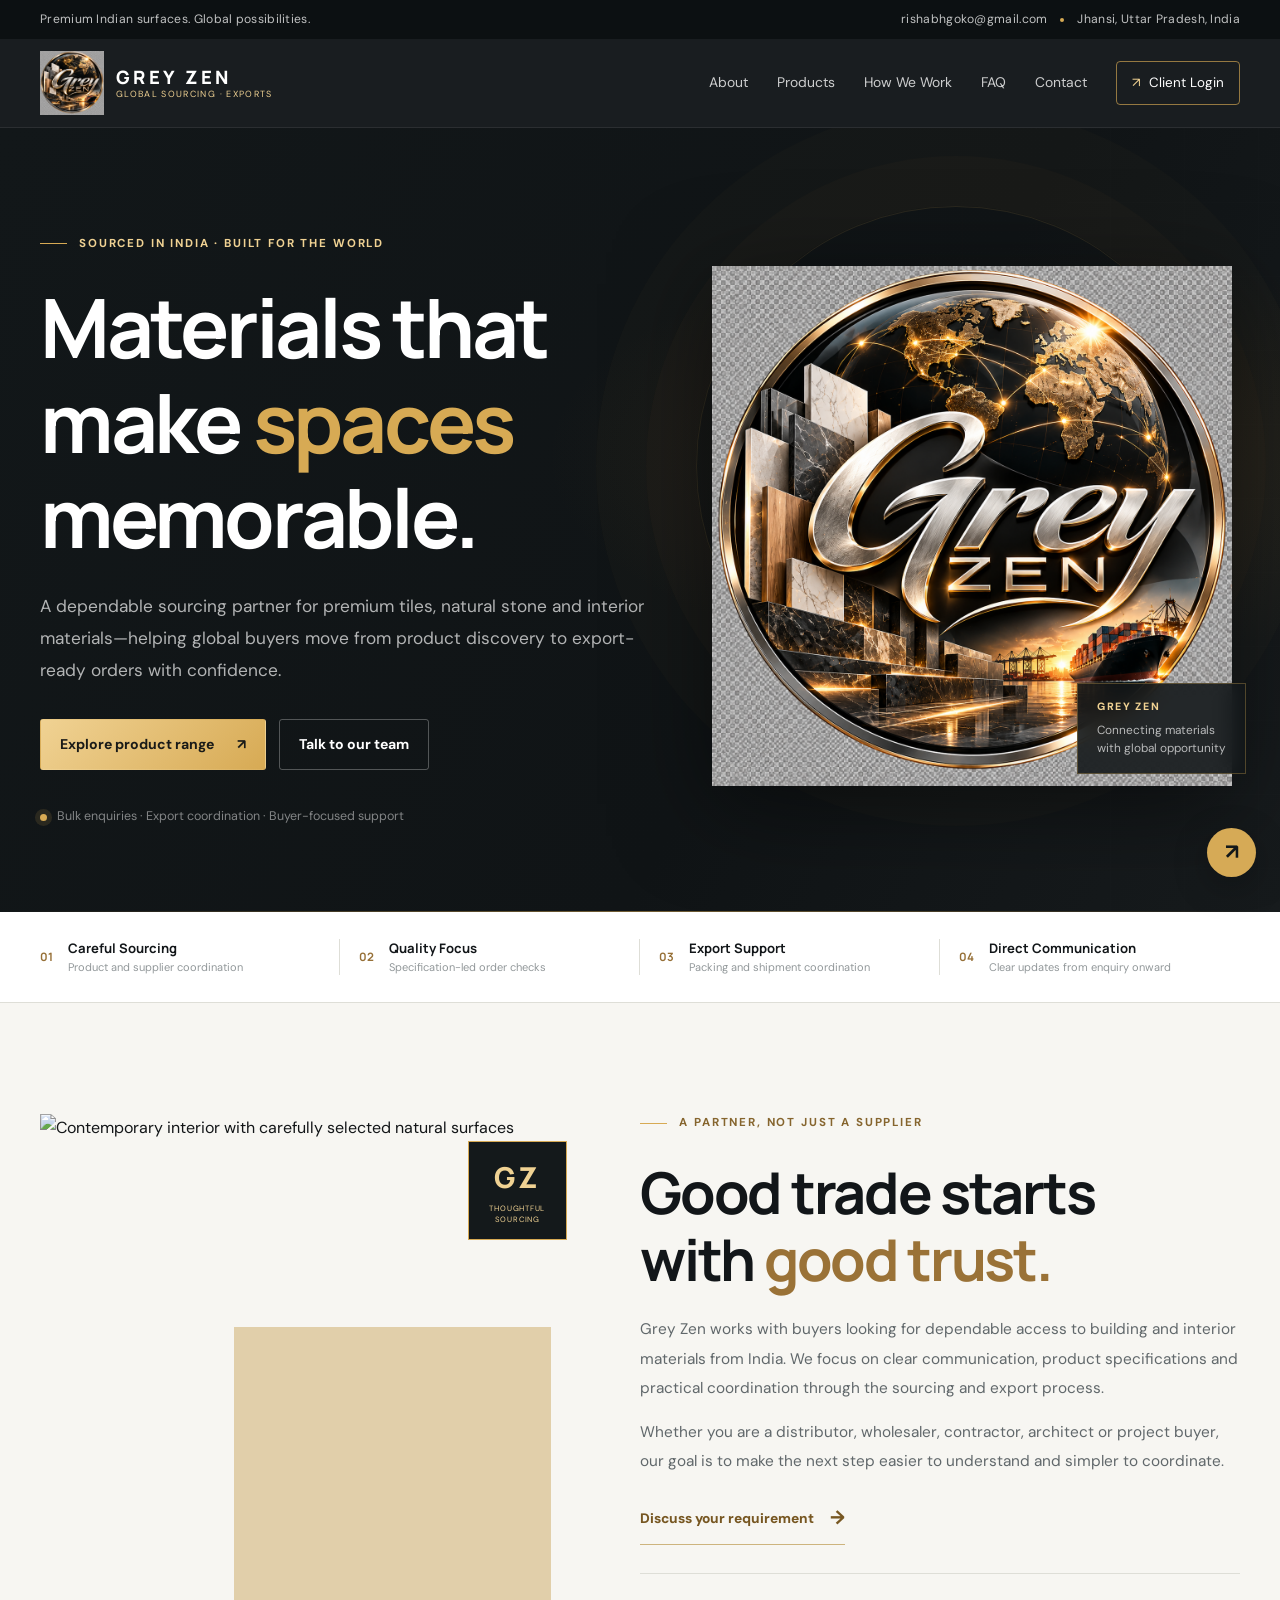
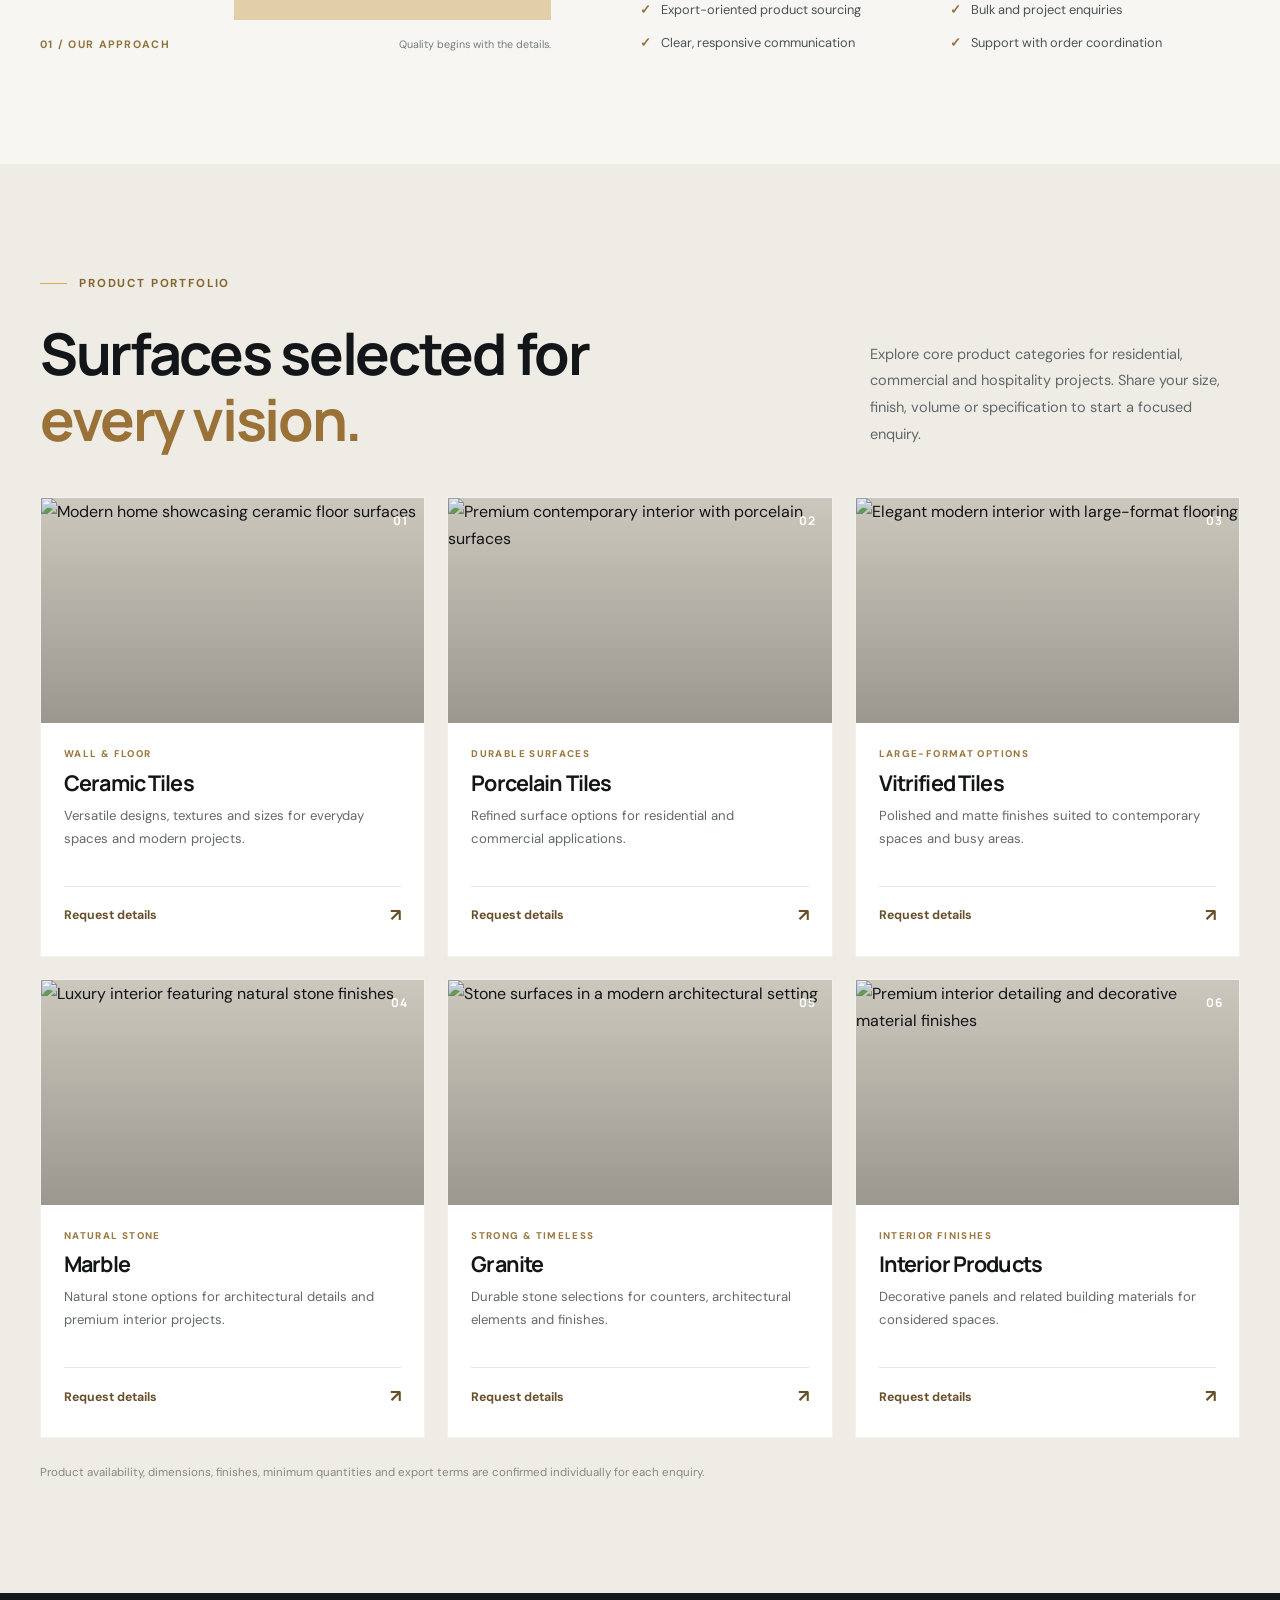
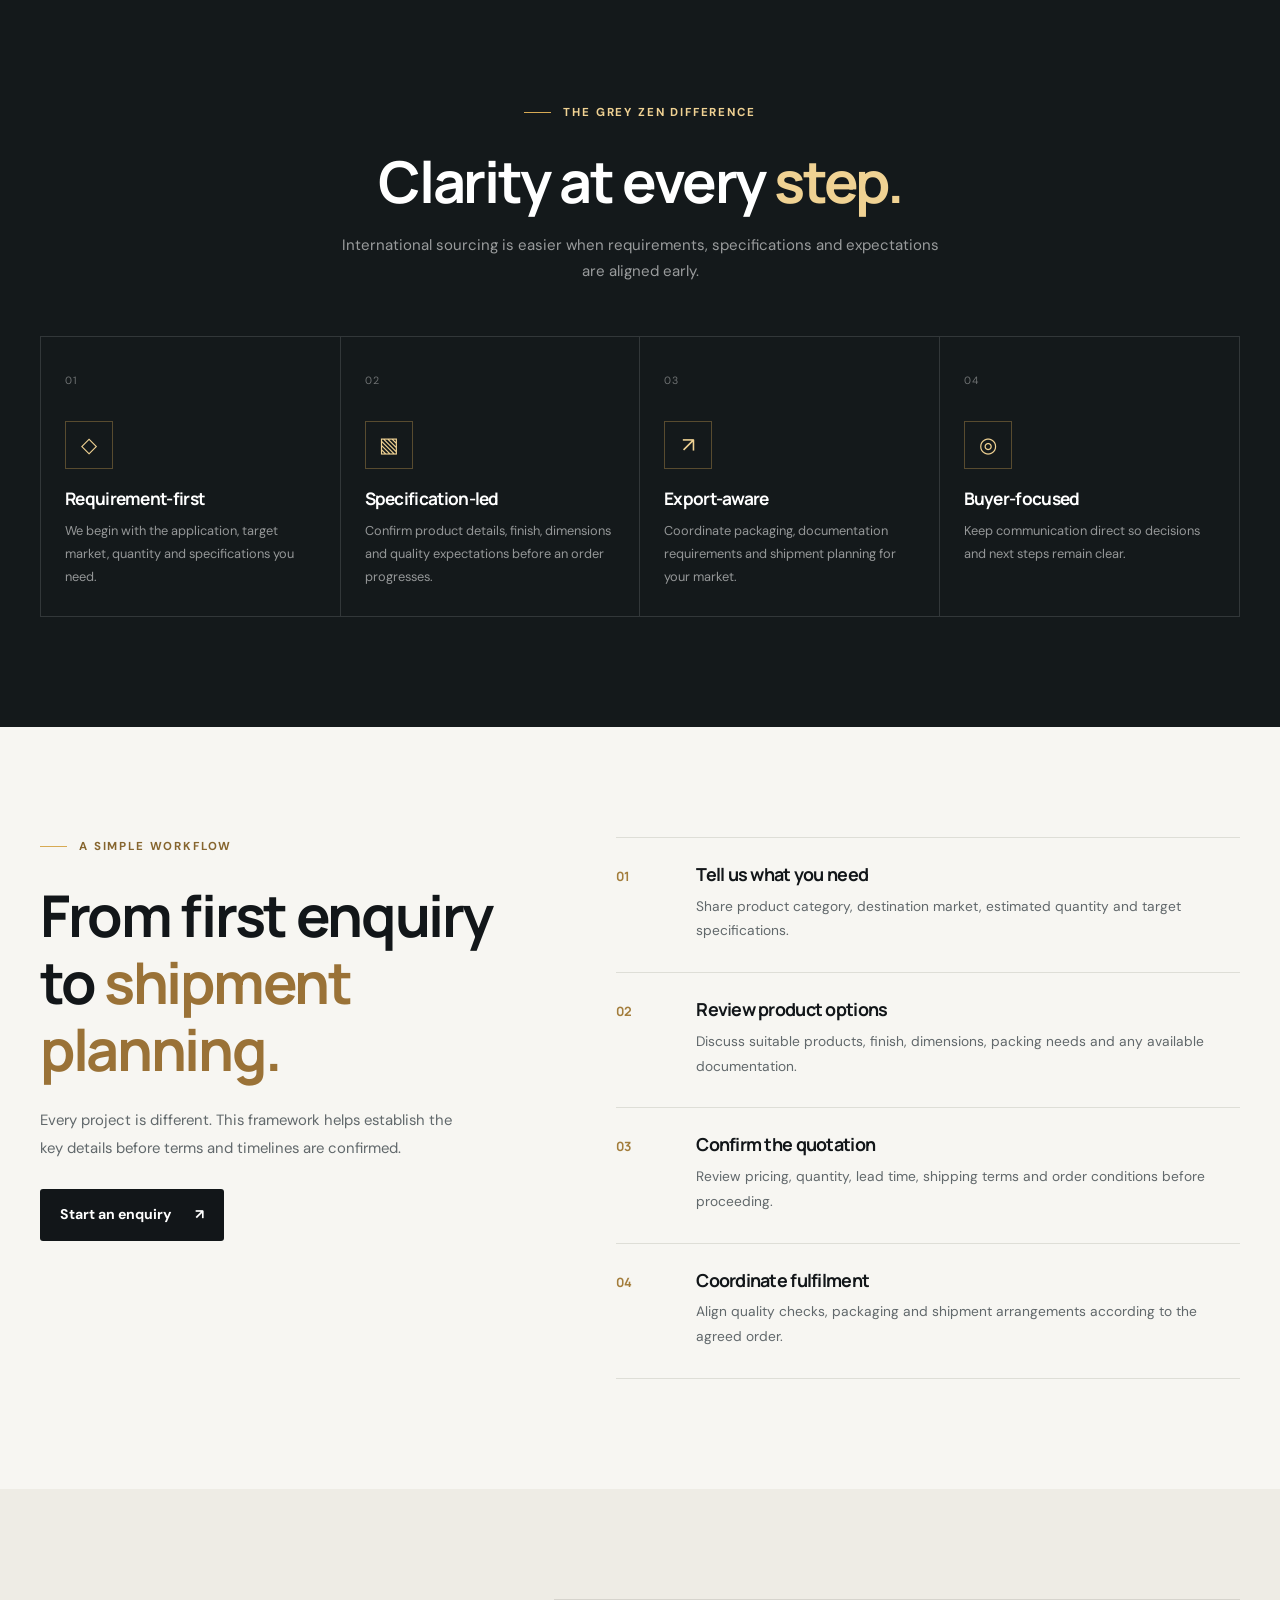
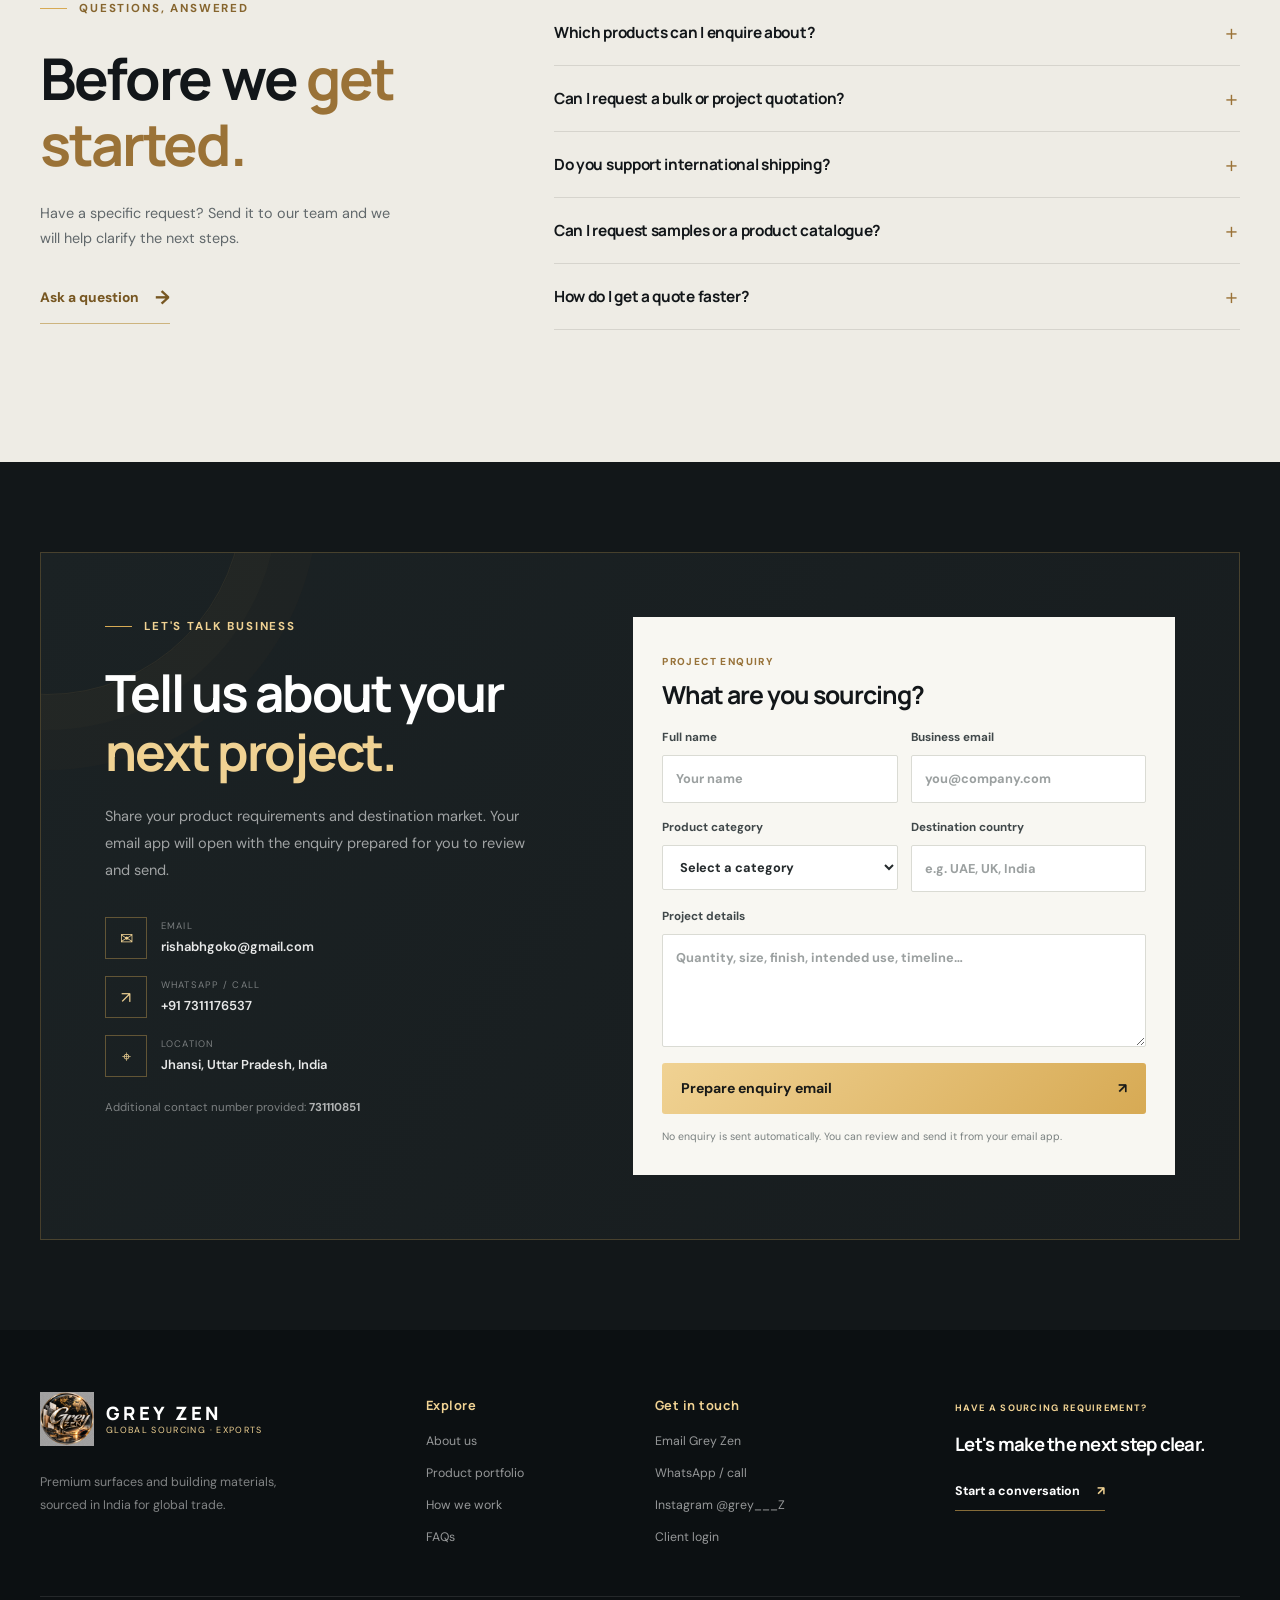
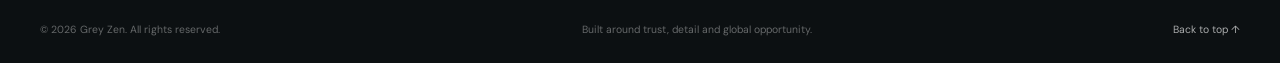
==== commit 4843ba78: "Harden form fallback and ensure no accidental query-string submission" ====
--- a/index.html
+++ b/index.html
@@ -207,7 +207,7 @@
           </div>
           <p class="secondary-number">Additional contact number provided: <strong>731110851</strong></p>
         </div>
-        <form class="enquiry-form" id="enquiry-form">
+        <form class="enquiry-form" id="enquiry-form" method="post" onsubmit="return false;">
           <div class="form-heading"><span>PROJECT ENQUIRY</span><h3>What are you sourcing?</h3></div>
           <div class="form-row">
             <label>Full name<input name="name" autocomplete="name" required placeholder="Your name"></label>
--- a/style.css
+++ b/style.css
@@ -1,1480 +1,21 @@
-/*=========================================================
-Grey Zen
-Premium Export Website
-Version 1.0
-=========================================================*/
-
-/*==========================
-GOOGLE VARIABLES
-==========================*/
-
-:root{
-
---primary:#0F172A;
---secondary:#F8FAFC;
---accent:#D4AF37;
---accent-light:#F7D978;
---white:#ffffff;
---black:#020617;
-
---text:#475569;
---heading:#0F172A;
-
---border:#E2E8F0;
-
---glass:rgba(255,255,255,.08);
-
---shadow-sm:0 8px 30px rgba(2,6,23,.08);
-
---shadow:0 20px 60px rgba(2,6,23,.10);
-
---shadow-lg:0 35px 80px rgba(2,6,23,.16);
-
---radius:18px;
-
---transition:.35s ease;
-
---container:1280px;
-
-}
-
-/*==========================
-RESET
-==========================*/
-
-*{
-margin:0;
-padding:0;
-box-sizing:border-box;
-}
-
-html{
-
-scroll-behavior:smooth;
-
-}
-
-body{
-
-font-family:"Inter",sans-serif;
-
-background:var(--secondary);
-
-color:var(--text);
-
-overflow-x:hidden;
-
-line-height:1.7;
-
-}
-
-img{
-
-display:block;
-
-max-width:100%;
-
-}
-
-a{
-
-text-decoration:none;
-
-color:inherit;
-
-}
-
-ul{
-
-list-style:none;
-
-}
-
-button{
-
-border:none;
-
-cursor:pointer;
-
-background:none;
-
-font-family:inherit;
-
-}
-
-/*==========================
-CONTAINER
-==========================*/
-
-.container{
-
-width:min(92%,var(--container));
-
-margin:auto;
-
-}
-
-/*==========================
-SECTION
-==========================*/
-
-section{
-
-padding:110px 0;
-
-position:relative;
-
-}
-
-/*==========================
-TYPOGRAPHY
-==========================*/
-
-h1,h2,h3,h4{
-
-color:var(--heading);
-
-font-weight:800;
-
-line-height:1.15;
-
-}
-
-h1{
-
-font-size:clamp(3rem,6vw,5.8rem);
-
-letter-spacing:-2px;
-
-}
-
-h2{
-
-font-size:clamp(2rem,4vw,3.5rem);
-
-margin-bottom:20px;
-
-}
-
-h3{
-
-font-size:1.4rem;
-
-margin-bottom:15px;
-
-}
-
-p{
-
-font-size:1.05rem;
-
-max-width:700px;
-
-}
-
-/*==========================
-BUTTONS
-==========================*/
-
-.btn{
-
-display:inline-flex;
-
-align-items:center;
-
-justify-content:center;
-
-padding:16px 34px;
-
-border-radius:999px;
-
-font-weight:700;
-
-transition:var(--transition);
-
-}
-
-.btn-primary{
-
-background:linear-gradient(135deg,#D4AF37,#F7D978);
-
-color:#111827;
-
-box-shadow:var(--shadow);
-
-}
-
-.btn-primary:hover{
-
-transform:translateY(-4px);
-
-}
-
-.btn-outline{
-
-border:2px solid rgba(255,255,255,.25);
-
-color:white;
-
-backdrop-filter:blur(18px);
-
-}
-
-.btn-outline:hover{
-
-background:white;
-
-color:var(--primary);
-
-}
-
-/*==========================
-LOADER
-==========================*/
-
-.loader{
-
-position:fixed;
-
-inset:0;
-
-background:var(--primary);
-
-display:flex;
-
-justify-content:center;
-
-align-items:center;
-
-flex-direction:column;
-
-gap:20px;
-
-z-index:99999;
-
-color:white;
-
-}
-
-.loader-ring{
-
-width:70px;
-
-height:70px;
-
-border-radius:50%;
-
-border:6px solid rgba(255,255,255,.12);
-
-border-top:6px solid var(--accent);
-
-animation:spin 1s linear infinite;
-
-}
-
-@keyframes spin{
-
-100%{
-
-transform:rotate(360deg);
-
-}
-
-}
-
-/*==========================
-HEADER
-==========================*/
-
-.header{
-
-position:fixed;
-
-top:0;
-
-left:0;
-
-width:100%;
-
-z-index:1000;
-
-padding:18px 0;
-
-transition:.4s;
-
-background:rgba(15,23,42,.70);
-
-backdrop-filter:blur(20px);
-
-}
-
-.header .container{
-
-display:flex;
-
-justify-content:space-between;
-
-align-items:center;
-
-}
-
-.logo{
-
-display:flex;
-
-flex-direction:column;
-
-font-weight:800;
-
-}
-
-.logo-main{
-
-color:white;
-
-font-size:1.3rem;
-
-}
-
-.logo-sub{
-
-color:var(--accent);
-
-font-size:.82rem;
-
-letter-spacing:2px;
-
-}
-
-/*==========================
-NAVBAR
-==========================*/
-
-.navbar{
-
-display:flex;
-
-gap:35px;
-
-}
-
-.navbar a{
-
-color:white;
-
-font-weight:600;
-
-position:relative;
-
-}
-
-.navbar a::after{
-
-content:"";
-
-position:absolute;
-
-left:0;
-
-bottom:-8px;
-
-width:0;
-
-height:2px;
-
-background:var(--accent);
-
-transition:.3s;
-
-}
-
-.navbar a:hover::after{
-
-width:100%;
-
-}
-
-.mobile-menu{
-
-display:none;
-
-font-size:28px;
-
-color:white;
-
-}
-
-/*==========================
-HERO
-==========================*/
-
-.hero{
-
-min-height:100vh;
-
-display:flex;
-
-align-items:center;
-
-background:
-
-linear-gradient(rgba(15,23,42,.82),rgba(15,23,42,.82)),
-
-url("https://images.unsplash.com/photo-1511818966892-d7d671e672a2?auto=format&fit=crop&w=1800&q=80");
-
-background-size:cover;
-
-background-position:center;
-
-position:relative;
-
-overflow:hidden;
-
-}
-
-.hero-grid{
-
-display:grid;
-
-grid-template-columns:1.1fr .9fr;
-
-align-items:center;
-
-gap:80px;
-
-}
-
-.hero-content{
-
-color:white;
-
-}
-
-.hero-tag{
-
-display:inline-block;
-
-padding:10px 18px;
-
-border-radius:999px;
-
-background:rgba(255,255,255,.10);
-
-backdrop-filter:blur(20px);
-
-font-size:.9rem;
-
-margin-bottom:25px;
-
-letter-spacing:.5px;
-
-}
-
-.hero h1{
-
-color:white;
-
-margin-bottom:25px;
-
-}
-
-.hero p{
-
-color:rgba(255,255,255,.85);
-
-margin-bottom:35px;
-
-}
-
-.hero-buttons{
-
-display:flex;
-
-gap:18px;
-
-margin-bottom:55px;
-
-flex-wrap:wrap;
-
-}
-
-.hero-image img{
-
-border-radius:28px;
-
-box-shadow:var(--shadow-lg);
-
-}
-
-.hero-stats{
-
-display:flex;
-
-gap:35px;
-
-flex-wrap:wrap;
-
-}
-
-.stat-box{
-
-background:rgba(255,255,255,.08);
-
-backdrop-filter:blur(18px);
-
-padding:22px 30px;
-
-border-radius:18px;
-
-min-width:140px;
-
-}
-
-.stat-box h2{
-
-color:var(--accent);
-
-margin-bottom:6px;
-
-}
-
-.stat-box span{
-
-color:white;
-
-}
-
-/*==========================
-SECTION TITLE
-==========================*/
-
-.section-title{
-
-text-align:center;
-
-max-width:780px;
-
-margin:0 auto 70px;
-
-}
-
-.section-title p{
-
-margin:auto;
-
-}
-
-/*==========================
-CARD
-==========================*/
-
-.card{
-
-background:white;
-
-border-radius:22px;
-
-padding:30px;
-
-box-shadow:var(--shadow-sm);
-
-transition:var(--transition);
-
-}
-
-.card:hover{
-
-transform:translateY(-10px);
-
-box-shadow:var(--shadow-lg);
-
-}
-
-/*==========================
-GRID
-==========================*/
-
-.grid{
-
-display:grid;
-
-gap:30px;
-
-}
-
-.grid-2{
-
-grid-template-columns:repeat(auto-fit,minmax(350px,1fr));
-
-}
-
-.grid-3{
-
-grid-template-columns:repeat(auto-fit,minmax(280px,1fr));
-
-}
-/* =========================================================
-   ABOUT SECTION
-========================================================= */
-
-.about {
-    padding: 110px 0;
-}
-
-.about .grid {
-    align-items: center;
-    gap: 60px;
-}
-
-.about-image {
-    position: relative;
-}
-
-.about-image img {
-    width: 100%;
-    display: block;
-    border-radius: 24px;
-    object-fit: cover;
-    box-shadow: 0 30px 80px rgba(0,0,0,.45);
-    transition: .4s ease;
-}
-
-.about-image img:hover {
-    transform: scale(1.02);
-}
-
-.about-content h3 {
-    font-size: 2rem;
-    margin-bottom: 20px;
-}
-
-.about-content p {
-    color: var(--text-light);
-    margin-bottom: 35px;
-}
-
-.about-features {
-    gap: 20px;
-}
-
-/* =========================================================
-   WHY CHOOSE US
-========================================================= */
-
-.why-us {
-    padding: 110px 0;
-    background: rgba(255,255,255,.02);
-}
-
-.why-us .card {
-    text-align: center;
-}
-
-.why-us .card h3 {
-    margin-bottom: 15px;
-}
-
-.why-us .card p {
-    color: var(--text-light);
-}
-
-/* =========================================================
-   PRODUCTS
-========================================================= */
-
-.products {
-    padding: 110px 0;
-}
-
-.product-card {
-    overflow: hidden;
-    padding: 0;
-}
-
-.product-card img {
-    width: 100%;
-    height: 240px;
-    object-fit: cover;
-    transition: .5s;
-}
-
-.product-card:hover img {
-    transform: scale(1.08);
-}
-
-.product-card h3 {
-    padding: 25px 25px 10px;
-}
-
-.product-card p {
-    padding: 0 25px 30px;
-    color: var(--text-light);
-}
-
-/* =========================================================
-   EXPORT COUNTRIES
-========================================================= */
-
-.export-section {
-    padding: 110px 0;
-    background: rgba(255,255,255,.02);
-}
-
-.country-card {
-    text-align: center;
-    transition: .35s;
-}
-
-.country-card h3 {
-    margin-bottom: 14px;
-}
-
-.country-card:hover {
-    transform: translateY(-8px);
-}
-
-/* =========================================================
-   MANUFACTURING TIMELINE
-========================================================= */
-
-.manufacturing {
-    padding: 110px 0;
-}
-
-.timeline {
-    position: relative;
-    max-width: 900px;
-    margin: 60px auto 0;
-}
-
-.timeline::before {
-    content: "";
-    position: absolute;
-    left: 30px;
-    top: 0;
-    bottom: 0;
-    width: 2px;
-    background: linear-gradient(
-        to bottom,
-        var(--primary),
-        transparent
-    );
-}
-
-.timeline-item {
-    position: relative;
-    padding-left: 90px;
-    margin-bottom: 45px;
-}
-
-.timeline-number {
-    position: absolute;
-    left: 0;
-    top: 0;
-    width: 60px;
-    height: 60px;
-    border-radius: 50%;
-    background: var(--primary);
-    color: #fff;
-    display: flex;
-    align-items: center;
-    justify-content: center;
-    font-weight: 700;
-    box-shadow: 0 10px 25px rgba(37,99,235,.35);
-}
-
-.timeline-content {
-    background: rgba(255,255,255,.03);
-    border: 1px solid rgba(255,255,255,.08);
-    border-radius: 18px;
-    padding: 28px;
-    backdrop-filter: blur(20px);
-}
-
-.timeline-content h3 {
-    margin-bottom: 12px;
-}
-
-.timeline-content p {
-    color: var(--text-light);
-}
-
-/* =========================================================
-   QUALITY
-========================================================= */
-
-.quality {
-    padding: 110px 0;
-    background: rgba(255,255,255,.02);
-}
-
-.quality .card h3 {
-    margin-bottom: 12px;
-}
-
-.quality .card p {
-    color: var(--text-light);
-}
-
-/* =========================================================
-   CERTIFICATIONS
-========================================================= */
-
-.certifications {
-    padding: 110px 0;
-}
-
-.certifications .card h3 {
-    margin-bottom: 15px;
-}
-
-.certifications .card p {
-    color: var(--text-light);
-}
-
-/* =========================================================
-   PACKAGING
-========================================================= */
-
-.packaging {
-    padding: 110px 0;
-    background: rgba(255,255,255,.02);
-}
-
-.packaging .card {
-    text-align: center;
-}
-
-.packaging .card h3 {
-    margin-bottom: 14px;
-}
-
-/* =========================================================
-   PREMIUM CARD EFFECT
-========================================================= */
-
-.card {
-    background: rgba(255,255,255,.04);
-    border: 1px solid rgba(255,255,255,.08);
-    border-radius: 22px;
-    backdrop-filter: blur(20px);
-    transition:
-        transform .35s ease,
-        box-shadow .35s ease,
-        border-color .35s ease;
-}
-
-.card:hover {
-    transform: translateY(-8px);
-    border-color: rgba(37,99,235,.45);
-    box-shadow:
-        0 25px 60px rgba(0,0,0,.35),
-        0 0 40px rgba(37,99,235,.18);
-}
-
-/* =========================================================
-   SCROLL ANIMATION
-========================================================= */
-
-.reveal {
-    opacity: 0;
-    transform: translateY(40px);
-    transition:
-        opacity .8s ease,
-        transform .8s ease;
-}
-
-.reveal.active {
-    opacity: 1;
-    transform: translateY(0);
-}
-
-/* =========================================================
-   RESPONSIVE
-========================================================= */
-
-@media (max-width:992px){
-
-    .grid-2{
-        grid-template-columns:1fr;
-    }
-
-    .timeline::before{
-        left:22px;
-    }
-
-    .timeline-item{
-        padding-left:70px;
-    }
-
-    .timeline-number{
-        width:44px;
-        height:44px;
-        font-size:.9rem;
-    }
-
-}
-
-@media (max-width:768px){
-
-    section{
-        padding:80px 0 !important;
-    }
-
-    .section-title h2{
-        font-size:2rem;
-    }
-
-    .product-card img{
-        height:220px;
-    }
-
-    .about .grid{
-        gap:40px;
-    }
-
-}
-
-@media (max-width:576px){
-
-    .timeline-item{
-        padding-left:60px;
-    }
-
-    .timeline-content{
-        padding:20px;
-    }
-
-}
-/* =========================================================
-   STATISTICS
-========================================================= */
-
-.statistics {
-    padding: 110px 0;
-}
-
-.stats-grid {
-    display: grid;
-    grid-template-columns: repeat(4, 1fr);
-    gap: 24px;
-    margin-top: 60px;
-}
-
-.stat-card {
-    text-align: center;
-    padding: 40px 25px;
-}
-
-.stat-number {
-    font-size: 3rem;
-    font-weight: 800;
-    color: var(--primary);
-    line-height: 1;
-    margin-bottom: 12px;
-}
-
-.stat-title {
-    color: var(--text-light);
-    font-size: .95rem;
-    letter-spacing: .5px;
-}
-
-/* =========================================================
-   TESTIMONIALS
-========================================================= */
-
-.testimonials {
-    padding: 110px 0;
-    background: rgba(255,255,255,.02);
-}
-
-.testimonial-grid {
-    display: grid;
-    grid-template-columns: repeat(3,1fr);
-    gap: 30px;
-    margin-top: 60px;
-}
-
-.testimonial-card {
-    padding: 35px;
-}
-
-.quote-icon {
-    font-size: 3rem;
-    color: var(--primary);
-    opacity: .35;
-    line-height: 1;
-    margin-bottom: 15px;
-}
-
-.testimonial-text {
-    color: var(--text-light);
-    margin-bottom: 28px;
-    font-style: italic;
-}
-
-.client-name {
-    font-weight: 700;
-}
-
-.client-company {
-    color: var(--text-light);
-    font-size: .9rem;
-}
-
-/* =========================================================
-   FAQ
-========================================================= */
-
-.faq {
-    padding: 110px 0;
-}
-
-.faq-list {
-    max-width: 900px;
-    margin: 60px auto 0;
-}
-
-.faq-item {
-    margin-bottom: 18px;
-    border-radius: 18px;
-    overflow: hidden;
-    background: rgba(255,255,255,.03);
-    border: 1px solid rgba(255,255,255,.08);
-}
-
-.faq-question {
-    width: 100%;
-    background: transparent;
-    color: var(--text);
-    border: none;
-    cursor: pointer;
-    padding: 24px 28px;
-    font-size: 1.05rem;
-    font-weight: 600;
-    text-align: left;
-}
-
-.faq-answer {
-    display: none;
-    padding: 0 28px 24px;
-    color: var(--text-light);
-    line-height: 1.8;
-}
-
-.faq-item.active .faq-answer {
-    display: block;
-}
-@media (max-width:576px){
-
-    .stat-number{
-        font-size:2.4rem;
-    }
-
-    .testimonial-card{
-        padding:25px;
-    }
-
-    .faq-question{
-        font-size:1rem;
-        padding:20px;
-    }
-
-    .faq-answer{
-        padding:0 20px 20px;
-    }
-
-}
-
-/* ==========================================================
-   RIPPLE EFFECT
-========================================================== */
-
-.btn,
-.btn-primary,
-.btn-secondary{
-    position:relative;
-    overflow:hidden;
-}
-
-.ripple{
-    position:absolute;
-    border-radius:50%;
-    transform:scale(0);
-    background:rgba(255,255,255,.35);
-    animation:ripple .6s linear;
-    pointer-events:none;
-}
-
-@keyframes ripple{
-
-    to{
-        transform:scale(4);
-        opacity:0;
-    }
-
-}
-
-/* ==========================================================
-   LAZY IMAGES
-========================================================== */
-
-img[loading="lazy"]{
-    opacity:0;
-    transform:translateY(20px);
-    transition:.6s ease;
-}
-
-img.loaded{
-    opacity:1;
-    transform:translateY(0);
-}
-
-/* ==========================================================
-   SCROLL PROGRESS BAR
-========================================================== */
-
-.scroll-progress{
-
-    position:fixed;
-
-    top:0;
-
-    left:0;
-
-    width:0;
-
-    height:4px;
-
-    background:#2563eb;
-
-    z-index:9999;
-
-}
-/* =========================================================
-   CONTACT
-========================================================= */
-
-.contact {
-    padding: 110px 0;
-    background: rgba(255,255,255,.02);
-}
-
-.contact-wrapper {
-    display: grid;
-    grid-template-columns: 1fr 1fr;
-    gap: 60px;
-    align-items: start;
-}
-
-.contact-info h3 {
-    margin-bottom: 25px;
-}
-
-.contact-info p {
-    color: var(--text-light);
-    margin-bottom: 18px;
-}
-
-.contact-form {
-    display: flex;
-    flex-direction: column;
-    gap: 18px;
-}
-
-.contact-form input,
-.contact-form textarea {
-    width: 100%;
-    padding: 18px 20px;
-    border-radius: 14px;
-    border: 1px solid rgba(255,255,255,.1);
-    background: rgba(255,255,255,.05);
-    color: var(--text);
-    outline: none;
-    transition: .3s;
-    font-size: 1rem;
-}
-
-.contact-form textarea {
-    min-height: 180px;
-    resize: vertical;
-}
-
-.contact-form input:focus,
-.contact-form textarea:focus {
-    border-color: var(--primary);
-    box-shadow: 0 0 0 4px rgba(37,99,235,.15);
-}
-
-/* =========================================================
-   GOOGLE MAP
-========================================================= */
-
-.map-wrapper {
-    margin-top: 60px;
-    border-radius: 22px;
-    overflow: hidden;
-    border: 1px solid rgba(255,255,255,.08);
-}
-
-.map-wrapper iframe {
-    width: 100%;
-    height: 420px;
-    border: none;
-}
-
-/* =========================================================
-   FOOTER
-========================================================= */
-
-.footer {
-    padding: 80px 0 30px;
-    border-top: 1px solid rgba(255,255,255,.08);
-}
-
-.footer-grid {
-    display: grid;
-    grid-template-columns: repeat(4,1fr);
-    gap: 40px;
-}
-
-.footer-logo {
-    font-size: 1.6rem;
-    font-weight: 800;
-    margin-bottom: 20px;
-}
-
-.footer p,
-.footer li,
-.footer a {
-    color: var(--text-light);
-    text-decoration: none;
-    line-height: 1.8;
-}
-
-.footer ul {
-    list-style: none;
-}
-
-.footer li {
-    margin-bottom: 12px;
-}
-
-.footer a:hover {
-    color: var(--primary);
-}
-
-.footer-bottom {
-    margin-top: 60px;
-    padding-top: 25px;
-    border-top: 1px solid rgba(255,255,255,.08);
-    display: flex;
-    justify-content: space-between;
-    flex-wrap: wrap;
-    gap: 20px;
-}
-
-.footer-social {
-    display: flex;
-    gap: 16px;
-}
-
-.footer-social a {
-    width: 44px;
-    height: 44px;
-    display: grid;
-    place-items: center;
-    border-radius: 50%;
-    background: rgba(255,255,255,.05);
-    transition: .3s;
-}
-
-.footer-social a:hover {
-    background: var(--primary);
-    color: #fff;
-}
-
-/* =========================================================
-   FLOATING BUTTONS
-========================================================= */
-
-.floating-buttons {
-    position: fixed;
-    right: 25px;
-    bottom: 25px;
-    display: flex;
-    flex-direction: column;
-    gap: 15px;
-    z-index: 999;
-}
-
-.float-btn {
-    width: 58px;
-    height: 58px;
-    border-radius: 50%;
-    display: grid;
-    place-items: center;
-    text-decoration: none;
-    color: #fff;
-    font-size: 1.4rem;
-    box-shadow: 0 15px 40px rgba(0,0,0,.3);
-    transition: .35s;
-}
-
-.float-btn:hover {
-    transform: translateY(-6px) scale(1.08);
-}
-
-.whatsapp {
-    background: #25D366;
-}
-
-.call {
-    background: #2563eb;
-}
-
-.email {
-    background: #ef4444;
-}
-
-/* =========================================================
-   BACK TO TOP
-========================================================= */
-
-.back-top {
-    position: fixed;
-    left: 25px;
-    bottom: 25px;
-    width: 54px;
-    height: 54px;
-    border: none;
-    border-radius: 50%;
-    cursor: pointer;
-    background: var(--primary);
-    color: #fff;
-    font-size: 1.2rem;
-    display: none;
-    box-shadow: 0 15px 35px rgba(37,99,235,.35);
-}
-
-.back-top.show {
-    display: grid;
-    place-items: center;
-}
-
-/* =========================================================
-   RESPONSIVE
-========================================================= */
-
-@media (max-width:1100px){
-
-    .stats-grid{
-        grid-template-columns:repeat(2,1fr);
-    }
-
-    .testimonial-grid{
-        grid-template-columns:1fr;
-    }
-
-    .footer-grid{
-        grid-template-columns:repeat(2,1fr);
-    }
-
-}
-
-@media (max-width:900px){
-
-    .contact-wrapper{
-        grid-template-columns:1fr;
-    }
-
-}
-
-@media (max-width:768px){
-
-    .stats-grid{
-        grid-template-columns:1fr;
-    }
-
-    .footer-grid{
-        grid-template-columns:1fr;
-    }
-
-    .footer-bottom{
-        flex-direction:column;
-        text-align:center;
-        align-items:center;
-    }
-
-    .floating-buttons{
-        right:15px;
-        bottom:15px;
-    }
-
-    .float-btn{
-        width:52px;
-        height:52px;
-        font-size:1.2rem;
-    }
-
-}
-
-@media (max-width:576px){
-
-    .stat-number{
-        font-size:2.4rem;
-    }
-
-    .testimonial-card{
-        padding:25px;
-    }
-
-    .faq-question{
-        font-size:1rem;
-        padding:20px;
-    }
-
-    .faq-answer{
-        padding:0 20px 20px;
-    }
-
-}
-
-
-/* =========================================================
-   GREY ZEN BRAND LOGO
-========================================================= */
-.logo {
-    display: inline-flex;
-    flex-direction: row;
-    align-items: center;
-    flex-shrink: 0;
-}
-
-.site-logo {
-    display: block;
-    width: auto;
-    height: 54px;
-    max-width: 190px;
-    object-fit: contain;
-}
-
-.footer-logo-link {
-    display: inline-flex;
-    align-items: center;
-    margin-bottom: 20px;
-}
-
-.footer-logo-image {
-    display: block;
-    width: auto;
-    height: 62px;
-    max-width: 220px;
-    object-fit: contain;
-}
-
-@media (max-width: 576px) {
-    .site-logo { height: 44px; max-width: 150px; }
-    .footer-logo-image { height: 54px; max-width: 190px; }
-}
+/* Grey Zen — responsive premium export brand */
+:root{--ink:#121619;--ink-soft:#1b2225;--paper:#f7f6f2;--paper-warm:#eeece5;--white:#fff;--text:#61686b;--muted:#92989a;--gold:#d7aa54;--gold-light:#f0d293;--line:#deded7;--dark-line:rgba(255,255,255,.13);--heading:"Manrope",sans-serif;--body:"DM Sans",sans-serif;--container:1200px;--shadow:0 24px 80px rgba(16,20,21,.10);--ease:cubic-bezier(.2,.7,.25,1)}
+*{box-sizing:border-box}html{scroll-behavior:smooth;scroll-padding-top:100px}body{margin:0;background:var(--paper);color:var(--ink);font:16px/1.7 var(--body);overflow-x:hidden;-webkit-font-smoothing:antialiased}body.menu-open{overflow:hidden}a{color:inherit;text-decoration:none}img{display:block;max-width:100%}button,input,select,textarea{font:inherit}button,a{-webkit-tap-highlight-color:transparent}button{cursor:pointer}p,h1,h2,h3{margin-top:0}p{color:var(--text)}h1,h2,h3{font-family:var(--heading);line-height:1.16;letter-spacing:-.04em}h1{font-size:clamp(3.25rem,6.4vw,6.1rem);font-weight:700;max-width:730px;margin-bottom:26px}h2{font-size:clamp(2.45rem,4.5vw,4.15rem);font-weight:700;margin-bottom:23px}h3{font-size:1.32rem;font-weight:700}.container{width:min(calc(100% - 56px),var(--container));margin-inline:auto}.skip-link{position:absolute;left:15px;top:-60px;background:var(--gold-light);padding:10px 14px;z-index:9999}.skip-link:focus{top:15px}
+.topbar{background:#0c1012;color:rgba(255,255,255,.74);font-size:.76rem;letter-spacing:.025em}.topbar-inner{min-height:39px;display:flex;justify-content:space-between;align-items:center;gap:18px}.topbar-links{display:flex;align-items:center;gap:13px}.topbar a{transition:color .2s}.topbar a:hover{color:var(--gold-light)}.topbar-dot{width:4px;height:4px;border-radius:50%;background:var(--gold)}
+.site-header{position:sticky;top:0;z-index:1000;background:rgba(18,22,25,.97);color:#fff;border-bottom:1px solid rgba(255,255,255,.08);transition:box-shadow .3s,background .3s}.site-header.scrolled{box-shadow:0 12px 30px rgba(0,0,0,.2);background:rgba(13,17,19,.98)}.nav-wrap{height:88px;display:flex;align-items:center;justify-content:space-between;gap:36px}.brand{display:inline-flex;align-items:center;gap:12px;flex-shrink:0}.brand-logo{width:64px;height:64px;object-fit:contain}.brand-copy{display:flex;flex-direction:column;gap:1px;line-height:1.2}.brand-copy strong{font:800 1.15rem/1.2 var(--heading);letter-spacing:.18em}.brand-copy small{font-size:.56rem;color:var(--gold-light);letter-spacing:.15em;white-space:nowrap}.primary-nav{display:flex;align-items:center;gap:29px}.primary-nav>a:not(.nav-login){font-size:.87rem;color:rgba(255,255,255,.78);transition:color .2s}.primary-nav>a:not(.nav-login):hover{color:var(--gold-light)}.nav-login{display:inline-flex;align-items:center;gap:9px;border:1px solid rgba(215,170,84,.65);border-radius:4px;padding:10px 15px;font-size:.84rem;color:#fff;transition:background .2s,border-color .2s}.nav-login:hover{background:rgba(215,170,84,.12);border-color:var(--gold-light)}.nav-login span{color:var(--gold-light)}.menu-toggle{display:none}
+.hero{position:relative;background:radial-gradient(ellipse at 80% 42%,rgba(135,94,36,.17),transparent 33%),linear-gradient(120deg,#121719 0%,#101416 62%,#171b1d 100%);color:#fff;min-height:660px;padding:92px 0 80px;overflow:hidden}.hero:after{content:"";position:absolute;inset:0;pointer-events:none;opacity:.15;background-image:linear-gradient(rgba(255,255,255,.035) 1px,transparent 1px),linear-gradient(90deg,rgba(255,255,255,.035) 1px,transparent 1px);background-size:74px 74px;mask-image:linear-gradient(90deg,transparent,#000)}.hero-grid-glow{position:absolute;width:520px;height:520px;border:1px solid rgba(215,170,84,.13);border-radius:50%;right:5%;top:10%;box-shadow:0 0 0 50px rgba(215,170,84,.02),0 0 0 100px rgba(215,170,84,.015)}.hero-layout{display:grid;grid-template-columns:1.08fr .92fr;align-items:center;gap:34px;position:relative;z-index:1}.hero-copy{padding:14px 0 4px}.eyebrow{display:flex;align-items:center;gap:12px;font-size:.72rem;font-weight:700;letter-spacing:.16em;color:var(--gold-light);margin:0 0 26px}.eyebrow-line{display:inline-block;width:27px;height:1px;background:var(--gold)}.eyebrow-dark{color:#86652e}.hero h1{color:#fff}.hero h1 em,.section-copy h2 em,.section-heading h2 em,.approach-head h2 em,.process-intro h2 em,.faq-intro h2 em,.contact-copy h2 em{font-style:normal;color:var(--gold)}.hero-lead{max-width:610px;color:rgba(255,255,255,.68);font-size:1.08rem;line-height:1.85;margin-bottom:32px}.hero-actions{display:flex;align-items:center;flex-wrap:wrap;gap:13px}.button{min-height:51px;padding:13px 19px;display:inline-flex;align-items:center;justify-content:center;gap:23px;font-weight:700;font-size:.88rem;border:1px solid transparent;border-radius:3px;transition:transform .25s var(--ease),background .25s,border-color .25s;cursor:pointer}.button:hover{transform:translateY(-2px)}.button-gold{background:linear-gradient(135deg,var(--gold-light),var(--gold));color:#191a18}.button-gold:hover{background:linear-gradient(135deg,#f4dfa9,#e2b65d)}.button-ghost{color:#fff;border-color:rgba(255,255,255,.28)}.button-ghost:hover{border-color:var(--gold-light);background:rgba(255,255,255,.04)}.button-dark{background:var(--ink);color:white}.button-dark:hover{background:#2b3437}.hero-note{display:flex;align-items:center;gap:10px;margin-top:36px;font-size:.78rem;color:rgba(255,255,255,.48)}.status-dot{height:7px;width:7px;border-radius:50%;background:var(--gold);box-shadow:0 0 0 5px rgba(215,170,84,.13)}.hero-art-wrap{position:relative;min-height:490px;display:grid;place-items:center}.hero-logo-art{width:min(100%,520px);max-height:520px;object-fit:contain;filter:drop-shadow(0 18px 48px rgba(0,0,0,.5));position:relative;z-index:1;animation:logoFloat 7s ease-in-out infinite}.hero-art-ring{position:absolute;border:1px solid rgba(215,170,84,.2);border-radius:50%;aspect-ratio:1;pointer-events:none}.ring-one{width:88%;animation:slowSpin 55s linear infinite}.ring-two{width:71%;border-style:dashed;opacity:.6;animation:slowSpin 70s linear infinite reverse}.hero-art-label{position:absolute;right:-6px;bottom:12px;z-index:2;display:flex;flex-direction:column;gap:7px;background:rgba(18,22,25,.88);border:1px solid rgba(215,170,84,.32);padding:15px 19px;color:rgba(255,255,255,.68);font-size:.74rem;line-height:1.5;backdrop-filter:blur(10px)}.label-kicker{color:var(--gold-light);font-weight:800;letter-spacing:.16em;font-size:.66rem}.hero-bottom-rule{height:1px;position:absolute;bottom:0;left:0;right:0;background:linear-gradient(90deg,transparent,rgba(215,170,84,.5),transparent)}@keyframes logoFloat{0%,100%{transform:translateY(0)}50%{transform:translateY(-8px)}}@keyframes slowSpin{to{transform:rotate(360deg)}}
+.value-strip{background:#fff;border-bottom:1px solid var(--line)}.value-grid{display:grid;grid-template-columns:repeat(4,1fr);padding:27px 0}.value-item{display:flex;align-items:center;gap:14px;padding:0 19px;border-right:1px solid var(--line)}.value-item:first-child{padding-left:0}.value-item:last-child{border:0}.value-icon{font:700 .72rem var(--heading);color:#967037;letter-spacing:.04em}.value-item strong,.value-item small{display:block}.value-item strong{font:700 .82rem var(--heading);margin-bottom:2px}.value-item small{font-size:.69rem;color:var(--muted);line-height:1.5}
+.section{padding:110px 0}.section-about{background:var(--paper)}.about-grid{display:grid;grid-template-columns:.92fr 1.08fr;gap:clamp(48px,7vw,105px);align-items:center}.visual-frame{position:relative;padding:0 34px 31px 0}.visual-frame:before{content:"";position:absolute;right:0;bottom:0;width:62%;height:58%;background:#e1cfaa}.visual-frame>img{width:100%;height:475px;object-fit:cover;position:relative;z-index:1;filter:saturate(.78)}.visual-stamp{position:absolute;right:-16px;top:27px;z-index:2;width:99px;height:99px;background:#14191b;color:var(--gold-light);border:1px solid var(--gold);display:flex;flex-direction:column;justify-content:center;align-items:center;gap:6px}.visual-stamp span{font:800 1.8rem var(--heading);letter-spacing:.08em}.visual-stamp small{text-align:center;font-size:.48rem;letter-spacing:.1em;line-height:1.4}.visual-caption{display:flex;justify-content:space-between;gap:12px;padding-top:15px;font-size:.67rem;color:#777d7d}.visual-caption span:first-child{font-weight:700;letter-spacing:.12em;color:#93723c}.section-copy h2{max-width:560px}.section-copy h2 em,.section-heading h2 em,.process-intro h2 em,.faq-intro h2 em{color:#9a7237}.section-copy>p:not(.eyebrow){line-height:1.9;font-size:.96rem}.text-link{display:inline-flex;align-items:center;gap:16px;color:#775722;font-size:.86rem;font-weight:800;border-bottom:1px solid #cdb47e;padding:0 0 9px;margin:10px 0 28px}.text-link span{font-size:1.2rem;transition:transform .2s}.text-link:hover span{transform:translateX(4px)}.about-checks{display:grid;grid-template-columns:1fr 1fr;gap:12px 20px;border-top:1px solid var(--line);padding-top:25px}.about-checks div{display:flex;align-items:flex-start;gap:10px;font-size:.8rem;color:#4b5354}.about-checks span{color:#977038;font-weight:800}
+.section-products{background:#eeece5}.section-heading{display:flex;justify-content:space-between;align-items:end;gap:50px;margin-bottom:44px}.section-heading h2{max-width:640px;margin:0}.section-heading>p{max-width:370px;margin:0 0 4px;font-size:.91rem;line-height:1.85}.product-grid{display:grid;grid-template-columns:repeat(3,minmax(0,1fr));gap:22px}.product-card{background:#fff;border:1px solid rgba(24,29,30,.06);transition:transform .3s var(--ease),box-shadow .3s}.product-card:hover{transform:translateY(-5px);box-shadow:var(--shadow)}.product-image{height:225px;position:relative;overflow:hidden;background:#d7d2c7}.product-image:after{content:"";position:absolute;inset:0;background:linear-gradient(180deg,rgba(0,0,0,.05),rgba(0,0,0,.28))}.product-image img{width:100%;height:100%;object-fit:cover;transition:transform .7s var(--ease);filter:saturate(.76)}.product-card:hover .product-image img{transform:scale(1.055)}.product-index{position:absolute;z-index:1;right:16px;top:14px;color:#fff;font:700 .75rem var(--heading);letter-spacing:.08em}.product-content{padding:23px 23px 25px}.product-type{font-size:.61rem;letter-spacing:.14em;color:#9b793f;font-weight:800;margin-bottom:7px}.product-content h3{font-size:1.35rem;margin-bottom:10px}.product-content>p:not(.product-type){font-size:.82rem;line-height:1.75;min-height:59px;margin-bottom:22px}.card-link{display:flex;align-items:center;justify-content:space-between;border-top:1px solid #e8e6df;padding-top:14px;font-weight:700;font-size:.77rem;color:#68502a}.card-link span{font-size:1.1rem;transition:transform .2s}.card-link:hover span{transform:translate(2px,-2px)}.product-disclaimer{font-size:.72rem;margin:25px 0 0;color:#858984}
+.section-approach{background:#14191b;color:white}.approach-head{text-align:center;max-width:770px;margin:0 auto 52px}.approach-head .eyebrow{justify-content:center}.approach-head h2{color:white;margin-bottom:18px}.approach-head h2 em,.contact-copy h2 em{color:var(--gold-light)}.approach-head>p:last-child{max-width:600px;margin:0 auto;color:rgba(255,255,255,.57);font-size:.94rem}.approach-grid{display:grid;grid-template-columns:repeat(4,1fr);border:1px solid var(--dark-line)}.approach-card{position:relative;min-height:265px;padding:28px 24px;border-right:1px solid var(--dark-line)}.approach-card:last-child{border:0}.approach-number{font-size:.66rem;letter-spacing:.13em;color:rgba(255,255,255,.39)}.approach-icon{height:48px;width:48px;border:1px solid rgba(215,170,84,.35);color:var(--gold-light);display:grid;place-items:center;font-size:1.3rem;margin:28px 0 20px}.approach-card h3{color:#fff;font-size:1.08rem;margin-bottom:10px}.approach-card p{font-size:.8rem;line-height:1.8;color:rgba(255,255,255,.55);margin:0}
+.section-process{background:#f7f6f2}.process-layout{display:grid;grid-template-columns:.85fr 1.15fr;gap:clamp(50px,9vw,130px)}.process-intro{position:sticky;top:135px;align-self:start}.process-intro h2{max-width:455px}.process-intro>p:not(.eyebrow){font-size:.93rem;line-height:1.9;margin:0 0 27px;max-width:420px}.process-list{border-top:1px solid var(--line)}.process-step{display:grid;grid-template-columns:58px 1fr;gap:22px;padding:26px 0 29px;border-bottom:1px solid var(--line)}.process-count{font:700 .8rem var(--heading);color:#a37d3c;padding-top:3px}.process-step h3{margin-bottom:9px;font-size:1.12rem}.process-step p{margin:0;font-size:.86rem;line-height:1.8;max-width:565px}
+.section-faq{background:#eeece5}.faq-layout{display:grid;grid-template-columns:.75fr 1.25fr;gap:clamp(50px,8vw,120px);align-items:start}.faq-intro h2{max-width:420px}.faq-intro>p:not(.eyebrow){font-size:.9rem;max-width:350px}.faq-intro .text-link{margin-top:17px}.faq-list{border-top:1px solid #d6d4cd}.faq-list details{border-bottom:1px solid #d6d4cd}.faq-list summary{position:relative;list-style:none;cursor:pointer;padding:22px 38px 22px 0;font:700 .96rem var(--heading);letter-spacing:-.02em}.faq-list summary::-webkit-details-marker{display:none}.faq-list summary:after{content:"+";position:absolute;right:2px;top:18px;font-size:1.4rem;font-weight:400;color:#9a7237;transition:transform .2s}.faq-list details[open] summary:after{content:"−"}.faq-list details p{margin:-3px 35px 22px 0;font-size:.84rem;line-height:1.85}
+.contact-section{padding:90px 0;background:#121719}.contact-panel{display:grid;grid-template-columns:.88fr 1.12fr;gap:clamp(45px,8vw,110px);padding:clamp(28px,5vw,68px);background:linear-gradient(125deg,#1b2224,#171c1e);border:1px solid rgba(215,170,84,.24);color:white;position:relative;overflow:hidden}.contact-panel:before{content:"";position:absolute;width:390px;height:390px;border:1px solid rgba(215,170,84,.09);border-radius:50%;top:-250px;left:-190px;box-shadow:0 0 0 35px rgba(215,170,84,.025),0 0 0 75px rgba(215,170,84,.02);pointer-events:none}.contact-copy,.enquiry-form{position:relative;z-index:1}.contact-copy h2{color:white;font-size:clamp(2.2rem,4vw,3.8rem)}.contact-copy>p:not(.eyebrow){font-size:.91rem;color:rgba(255,255,255,.59);line-height:1.85}.contact-methods{display:grid;gap:17px;margin-top:32px}.contact-methods>a,.contact-methods>div{display:flex;gap:14px;align-items:center}.contact-method-icon{display:grid;place-items:center;width:42px;height:42px;border:1px solid rgba(215,170,84,.38);color:var(--gold-light);flex-shrink:0}.contact-methods small,.contact-methods strong{display:block}.contact-methods small{font-size:.59rem;letter-spacing:.12em;color:rgba(255,255,255,.42);margin-bottom:2px}.contact-methods strong{font-size:.81rem;font-weight:600;color:rgba(255,255,255,.9);overflow-wrap:anywhere}.contact-methods a:hover strong{color:var(--gold-light)}.secondary-number{font-size:.72rem!important;color:rgba(255,255,255,.43)!important;margin:20px 0 0}.secondary-number strong{color:rgba(255,255,255,.66)}.enquiry-form{padding:29px;background:#f8f7f2;color:var(--ink);display:flex;flex-direction:column;gap:15px}.form-heading{margin-bottom:3px}.form-heading>span{font-size:.63rem;font-weight:800;letter-spacing:.14em;color:#98733a}.form-heading h3{font-size:1.55rem;margin:8px 0 0}.form-row{display:grid;grid-template-columns:1fr 1fr;gap:13px}.enquiry-form label{display:flex;flex-direction:column;gap:7px;font-size:.73rem;font-weight:700;color:#40484a}.enquiry-form input,.enquiry-form select,.enquiry-form textarea{width:100%;border:1px solid #dadbd4;background:#fff;border-radius:2px;padding:12px 13px;color:#242a2c;outline:none;font-size:.8rem;transition:border-color .2s,box-shadow .2s}.enquiry-form input,.enquiry-form select{min-height:45px}.enquiry-form textarea{resize:vertical;min-height:105px}.enquiry-form input:focus,.enquiry-form select:focus,.enquiry-form textarea:focus{border-color:#b88a3f;box-shadow:0 0 0 3px rgba(215,170,84,.16)}.enquiry-form input::placeholder,.enquiry-form textarea::placeholder{color:#9ba0a0}.button-submit{width:100%;justify-content:space-between;margin-top:1px;border:0}.form-note,.form-status{font-size:.66rem!important;line-height:1.6;margin:0;color:#7a8180!important}.form-status:empty{display:none}
+.site-footer{background:#0c1012;color:white}.footer-top{display:grid;grid-template-columns:1.2fr .65fr .9fr 1fr;gap:44px;padding:62px 0 48px}.footer-logo{width:54px;height:54px}.footer-brand>p{font-size:.78rem;color:rgba(255,255,255,.48);max-width:260px;margin:17px 0 0;line-height:1.8}.footer-column{display:flex;flex-direction:column;gap:11px}.footer-column h3{color:var(--gold-light);font-size:.8rem;letter-spacing:.04em;margin:6px 0 7px}.footer-column a{font-size:.77rem;color:rgba(255,255,255,.57);transition:color .2s}.footer-column a:hover{color:var(--gold-light)}.footer-cta>span{font-size:.58rem;letter-spacing:.14em;color:var(--gold-light);font-weight:700}.footer-cta h3{font-size:1.16rem;line-height:1.5;color:white;margin:12px 0 17px}.footer-contact-link{display:inline-flex;gap:17px;align-items:center;font-size:.78rem;font-weight:700;color:#fff;border-bottom:1px solid rgba(215,170,84,.6);padding-bottom:8px}.footer-contact-link span{color:var(--gold-light)}.footer-bottom{display:flex;align-items:center;justify-content:space-between;gap:18px;min-height:67px;border-top:1px solid rgba(255,255,255,.1);font-size:.65rem;color:rgba(255,255,255,.37)}.footer-bottom a{color:rgba(255,255,255,.65)}.footer-bottom a:hover{color:var(--gold-light)}.floating-whatsapp{position:fixed;z-index:900;right:24px;bottom:23px;width:49px;height:49px;border-radius:50%;display:grid;place-items:center;background:#d6aa56;color:#121719;font-size:1.35rem;font-weight:700;box-shadow:0 10px 35px rgba(0,0,0,.26);transition:transform .2s}.floating-whatsapp:hover{transform:translateY(-3px)}
+/* Login and account-access page */
+.auth-page{min-height:100vh;background:radial-gradient(ellipse at 80% 30%,rgba(154,114,55,.15),transparent 36%),#111719;color:white}.auth-shell{min-height:100vh;display:grid;grid-template-columns:1fr 1fr}.auth-showcase{position:relative;overflow:hidden;padding:45px clamp(30px,7vw,100px);display:flex;flex-direction:column;justify-content:space-between;background:linear-gradient(145deg,#181f21,#101416);border-right:1px solid rgba(255,255,255,.08)}.auth-showcase:after{content:"";position:absolute;width:570px;height:570px;border:1px solid rgba(215,170,84,.18);border-radius:50%;right:-140px;top:18%;box-shadow:0 0 0 45px rgba(215,170,84,.025),0 0 0 90px rgba(215,170,84,.02)}.auth-showcase .brand,.auth-showcase .auth-pitch,.auth-showcase .auth-footnote{position:relative;z-index:1}.auth-pitch{max-width:560px;margin:55px 0}.auth-pitch .eyebrow{font-size:.65rem}.auth-pitch h1{font-size:clamp(2.7rem,5vw,4.8rem)}.auth-pitch h1 em{font-style:normal;color:var(--gold-light)}.auth-pitch>p:last-child{color:rgba(255,255,255,.57);max-width:440px;line-height:1.9}.auth-showcase-art{position:absolute;right:-2%;bottom:3%;width:42%;max-width:320px;opacity:.38;z-index:0}.auth-footnote{font-size:.67rem;color:rgba(255,255,255,.38)}.auth-form-side{display:grid;place-items:center;padding:36px 25px}.auth-card{width:min(100%,430px)}.auth-back{display:inline-flex;gap:10px;font-size:.78rem;color:rgba(255,255,255,.57);margin-bottom:40px}.auth-back:hover{color:var(--gold-light)}.auth-card h2{font-size:2.1rem;color:white;margin-bottom:11px}.auth-subtitle{font-size:.84rem;color:rgba(255,255,255,.53);margin-bottom:29px}.auth-tabs{display:grid;grid-template-columns:1fr 1fr;padding:4px;background:rgba(255,255,255,.06);border:1px solid rgba(255,255,255,.08);margin-bottom:23px}.auth-tab{padding:10px 12px;color:rgba(255,255,255,.54);background:transparent;border:0;font-size:.81rem;font-weight:700}.auth-tab[aria-selected="true"]{background:rgba(215,170,84,.17);color:var(--gold-light)}.auth-form{display:flex;flex-direction:column;gap:16px}.auth-form label{display:flex;flex-direction:column;gap:8px;font-size:.75rem;color:rgba(255,255,255,.76);font-weight:600}.auth-form input{width:100%;border:1px solid rgba(255,255,255,.16);background:rgba(255,255,255,.045);color:#fff;border-radius:2px;padding:13px 14px;min-height:48px;outline:none;font-size:.85rem}.auth-form input:focus{border-color:var(--gold);box-shadow:0 0 0 3px rgba(215,170,84,.12)}.auth-form input::placeholder{color:rgba(255,255,255,.29)}.auth-row{display:flex;justify-content:space-between;align-items:center;gap:12px;font-size:.72rem;color:rgba(255,255,255,.51)}.auth-row a{color:var(--gold-light)}.auth-check{display:flex!important;flex-direction:row!important;align-items:flex-start;gap:9px!important;font-weight:400!important}.auth-check input{width:15px;height:15px;min-height:15px;accent-color:var(--gold);margin-top:2px}.auth-submit{width:100%;margin-top:4px}.auth-notice{border:1px solid rgba(215,170,84,.24);background:rgba(215,170,84,.06);padding:13px 14px;font-size:.7rem;line-height:1.75;color:rgba(255,255,255,.58);margin-top:21px}.auth-notice strong{color:var(--gold-light)}.auth-status{font-size:.76rem;color:var(--gold-light);margin-top:14px;line-height:1.6}.auth-status:empty{display:none}.auth-legal{font-size:.66rem;line-height:1.7;color:rgba(255,255,255,.36);margin-top:23px}.auth-legal a{color:rgba(255,255,255,.62);text-decoration:underline;text-underline-offset:3px}.auth-form[hidden]{display:none!important}
+@media(min-width:1500px){.hero{padding-block:115px}.hero-art-wrap{min-height:560px}.hero-logo-art{max-height:570px}}
+@media(max-width:1050px){.container{width:min(calc(100% - 42px),var(--container))}.nav-wrap{gap:20px}.primary-nav{gap:18px}.brand-logo{width:56px;height:56px}.brand-copy strong{font-size:1rem}.hero-layout{grid-template-columns:1fr .86fr;gap:10px}.hero-art-wrap{min-height:410px}.hero-logo-art{max-height:430px}.hero-art-label{right:-5px}.value-grid{grid-template-columns:repeat(2,1fr);row-gap:20px}.value-item:nth-child(2){border:0}.value-item:nth-child(3){padding-left:0}.about-grid{gap:55px}.approach-grid{grid-template-columns:repeat(2,1fr)}.approach-card:nth-child(2){border-right:0}.approach-card:nth-child(-n+2){border-bottom:1px solid var(--dark-line)}.footer-top{grid-template-columns:1.2fr .8fr .9fr;gap:34px}.footer-cta{grid-column:2/4;border-top:1px solid rgba(255,255,255,.1);padding-top:20px}.auth-showcase{padding:35px}.auth-showcase-art{width:48%}}
+@media(max-width:800px){.topbar-inner{justify-content:center;min-height:36px}.topbar-inner>span{display:none}.nav-wrap{height:76px}.brand-logo{width:53px;height:53px}.menu-toggle{width:42px;height:42px;border:1px solid rgba(255,255,255,.17);display:flex;flex-direction:column;gap:5px;align-items:center;justify-content:center;background:transparent}.menu-toggle span{display:block;width:18px;height:1px;background:white;transition:transform .2s,opacity .2s}.menu-toggle[aria-expanded="true"] span:first-child{transform:translateY(6px) rotate(45deg)}.menu-toggle[aria-expanded="true"] span:nth-child(2){opacity:0}.menu-toggle[aria-expanded="true"] span:last-child{transform:translateY(-6px) rotate(-45deg)}.primary-nav{position:fixed;top:112px;left:0;right:0;display:flex;flex-direction:column;align-items:stretch;gap:0;background:#111719;padding:15px 23px 25px;border-bottom:1px solid rgba(215,170,84,.25);box-shadow:0 25px 30px rgba(0,0,0,.25);transform:translateY(-130%);opacity:0;visibility:hidden;transition:transform .25s,opacity .25s,visibility .25s}.primary-nav.open{transform:translateY(0);opacity:1;visibility:visible}.primary-nav>a:not(.nav-login){padding:12px 0;border-bottom:1px solid rgba(255,255,255,.08)}.nav-login{margin-top:16px;justify-content:center}.hero{padding:74px 0 55px;min-height:auto}.hero-layout{grid-template-columns:1fr}.hero-copy{padding:0}.hero h1{max-width:700px;font-size:clamp(3.15rem,10vw,5.4rem)}.hero-lead{max-width:620px}.hero-art-wrap{min-height:330px;margin:4px 0 0}.hero-logo-art{max-height:360px;width:min(82%,390px)}.hero-art-ring.ring-one{width:76%}.hero-art-ring.ring-two{width:61%}.hero-art-label{right:5%;bottom:5px}.section{padding:80px 0}.about-grid{grid-template-columns:1fr;gap:55px}.section-visual{max-width:600px}.visual-frame>img{height:420px}.section-copy{max-width:700px}.section-heading{display:block}.section-heading>p{margin-top:22px;max-width:610px}.product-grid{grid-template-columns:repeat(2,minmax(0,1fr))}.process-layout{grid-template-columns:1fr;gap:38px}.process-intro{position:static}.faq-layout{grid-template-columns:1fr;gap:32px}.faq-intro h2{max-width:600px}.contact-panel{grid-template-columns:1fr;gap:35px}.contact-copy{max-width:620px}.footer-top{grid-template-columns:repeat(2,1fr)}.footer-cta{grid-column:auto;border:0;padding:0}.auth-shell{grid-template-columns:1fr}.auth-showcase{min-height:270px;padding:22px 25px}.auth-showcase .brand-logo{width:48px;height:48px}.auth-pitch{margin:30px 0 22px;max-width:650px}.auth-pitch h1{font-size:clamp(2.4rem,8vw,3.7rem);margin-bottom:12px}.auth-pitch>p:last-child{max-width:560px;font-size:.87rem;margin-bottom:0}.auth-showcase .auth-footnote,.auth-showcase-art{display:none}.auth-form-side{padding:45px 24px}.auth-back{margin-bottom:28px}}
+@media(max-width:560px){.container{width:calc(100% - 36px)}.topbar{font-size:.68rem}.topbar-links{gap:9px}.topbar-links a{font-size:.68rem}.nav-wrap{height:70px}.brand-logo{width:47px;height:47px}.brand-copy strong{font-size:.89rem;letter-spacing:.13em}.brand-copy small{font-size:.48rem;letter-spacing:.09em}.primary-nav{top:106px}.hero{padding:62px 0 45px}.eyebrow{font-size:.61rem;letter-spacing:.13em;margin-bottom:20px}.hero h1{font-size:clamp(2.75rem,12vw,4.2rem);letter-spacing:-.055em}.hero-lead{font-size:.94rem;line-height:1.8}.hero-actions{align-items:stretch}.hero-actions .button{width:100%;justify-content:space-between}.hero-note{font-size:.68rem;align-items:flex-start;line-height:1.5;margin-top:25px}.hero-art-wrap{min-height:270px}.hero-logo-art{max-height:290px;width:min(84%,310px)}.hero-art-label{right:0;bottom:0;padding:10px 12px;font-size:.65rem}.value-grid{grid-template-columns:1fr;padding:20px 0;row-gap:0}.value-item,.value-item:first-child,.value-item:nth-child(3){padding:13px 2px;border-right:0;border-bottom:1px solid var(--line)}.value-item:last-child{border-bottom:0}.value-item strong{font-size:.8rem}.value-item small{font-size:.67rem}.section{padding:66px 0}h2{font-size:clamp(2.3rem,10vw,3.25rem)}.about-grid{gap:38px}.visual-frame{padding:0 20px 22px 0}.visual-frame>img{height:330px}.visual-stamp{width:75px;height:75px;right:-9px;top:17px}.visual-stamp span{font-size:1.35rem}.visual-caption{font-size:.58rem}.section-copy>p:not(.eyebrow){font-size:.89rem}.about-checks{grid-template-columns:1fr;gap:10px}.section-heading{margin-bottom:30px}.section-heading>p{font-size:.86rem}.product-grid{grid-template-columns:1fr;gap:16px}.product-image{height:230px}.product-content{padding:21px}.product-content>p:not(.product-type){min-height:0}.approach-head{margin-bottom:30px}.approach-head .eyebrow{justify-content:flex-start}.approach-grid{grid-template-columns:1fr}.approach-card{min-height:0;padding:22px 21px;border-right:0!important;border-bottom:1px solid var(--dark-line)!important}.approach-card:last-child{border-bottom:0!important}.approach-icon{margin:18px 0 14px;width:42px;height:42px}.process-step{grid-template-columns:34px 1fr;gap:14px;padding:23px 0}.process-step h3{font-size:1rem}.process-step p{font-size:.82rem}.faq-list summary{font-size:.88rem;padding:20px 33px 20px 0}.faq-list details p{font-size:.8rem}.contact-section{padding:50px 0}.contact-panel{padding:24px 18px;gap:29px}.contact-copy h2{font-size:2.6rem}.contact-copy>p:not(.eyebrow){font-size:.85rem}.contact-methods strong{font-size:.76rem}.enquiry-form{padding:20px 15px;gap:13px}.form-row{grid-template-columns:1fr;gap:13px}.form-heading h3{font-size:1.35rem}.footer-top{grid-template-columns:1fr 1fr;gap:32px 20px;padding:44px 0 30px}.footer-brand{grid-column:1/-1}.footer-cta{grid-column:1/-1;padding-top:19px;border-top:1px solid rgba(255,255,255,.1)}.footer-bottom{padding:17px 0;flex-direction:column;align-items:flex-start;gap:8px}.floating-whatsapp{right:14px;bottom:14px;width:45px;height:45px}.auth-showcase{min-height:235px}.auth-pitch .eyebrow{font-size:.58rem}.auth-pitch h1{font-size:2.6rem}.auth-form-side{padding:32px 20px}.auth-card h2{font-size:1.8rem}.auth-row{align-items:flex-start}.auth-notice{font-size:.67rem}}
+@media(prefers-reduced-motion:reduce){*,*:before,*:after{scroll-behavior:auto!important;animation-duration:.01ms!important;animation-iteration-count:1!important;transition-duration:.01ms!important}}
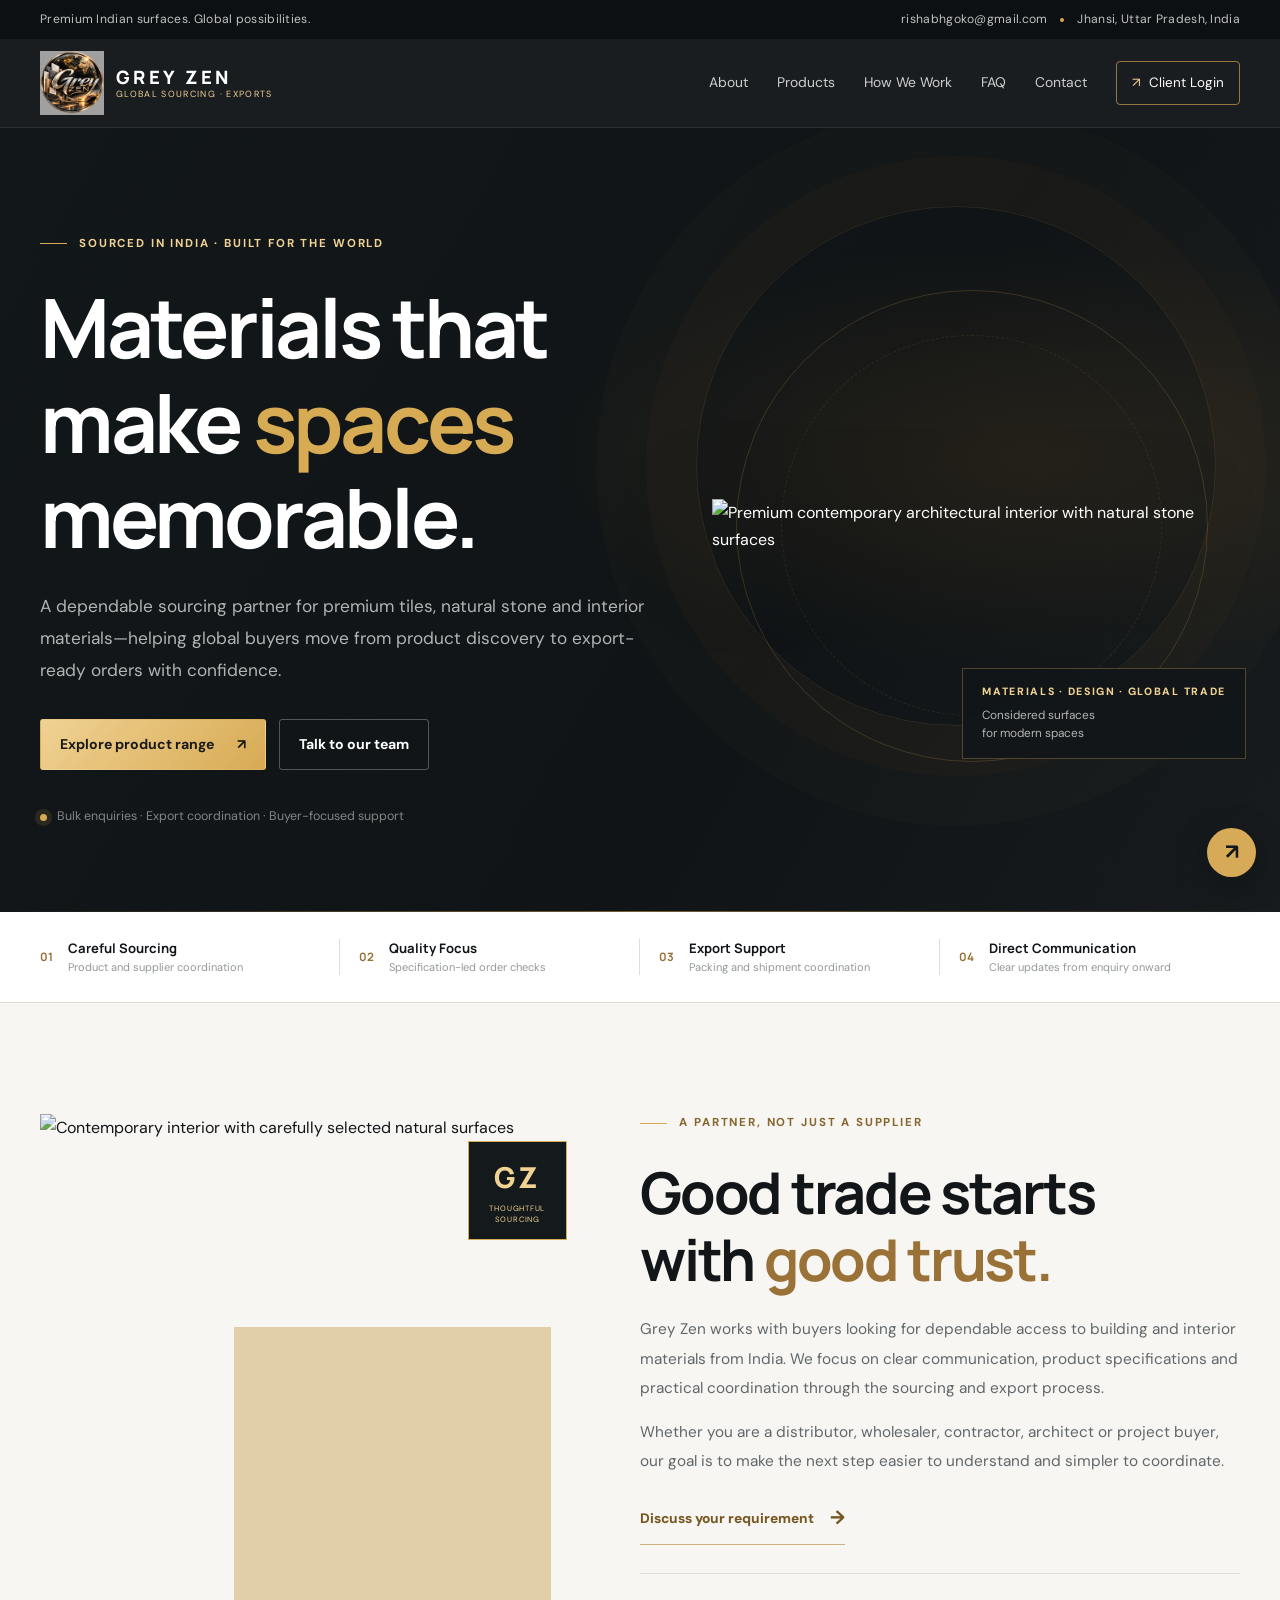
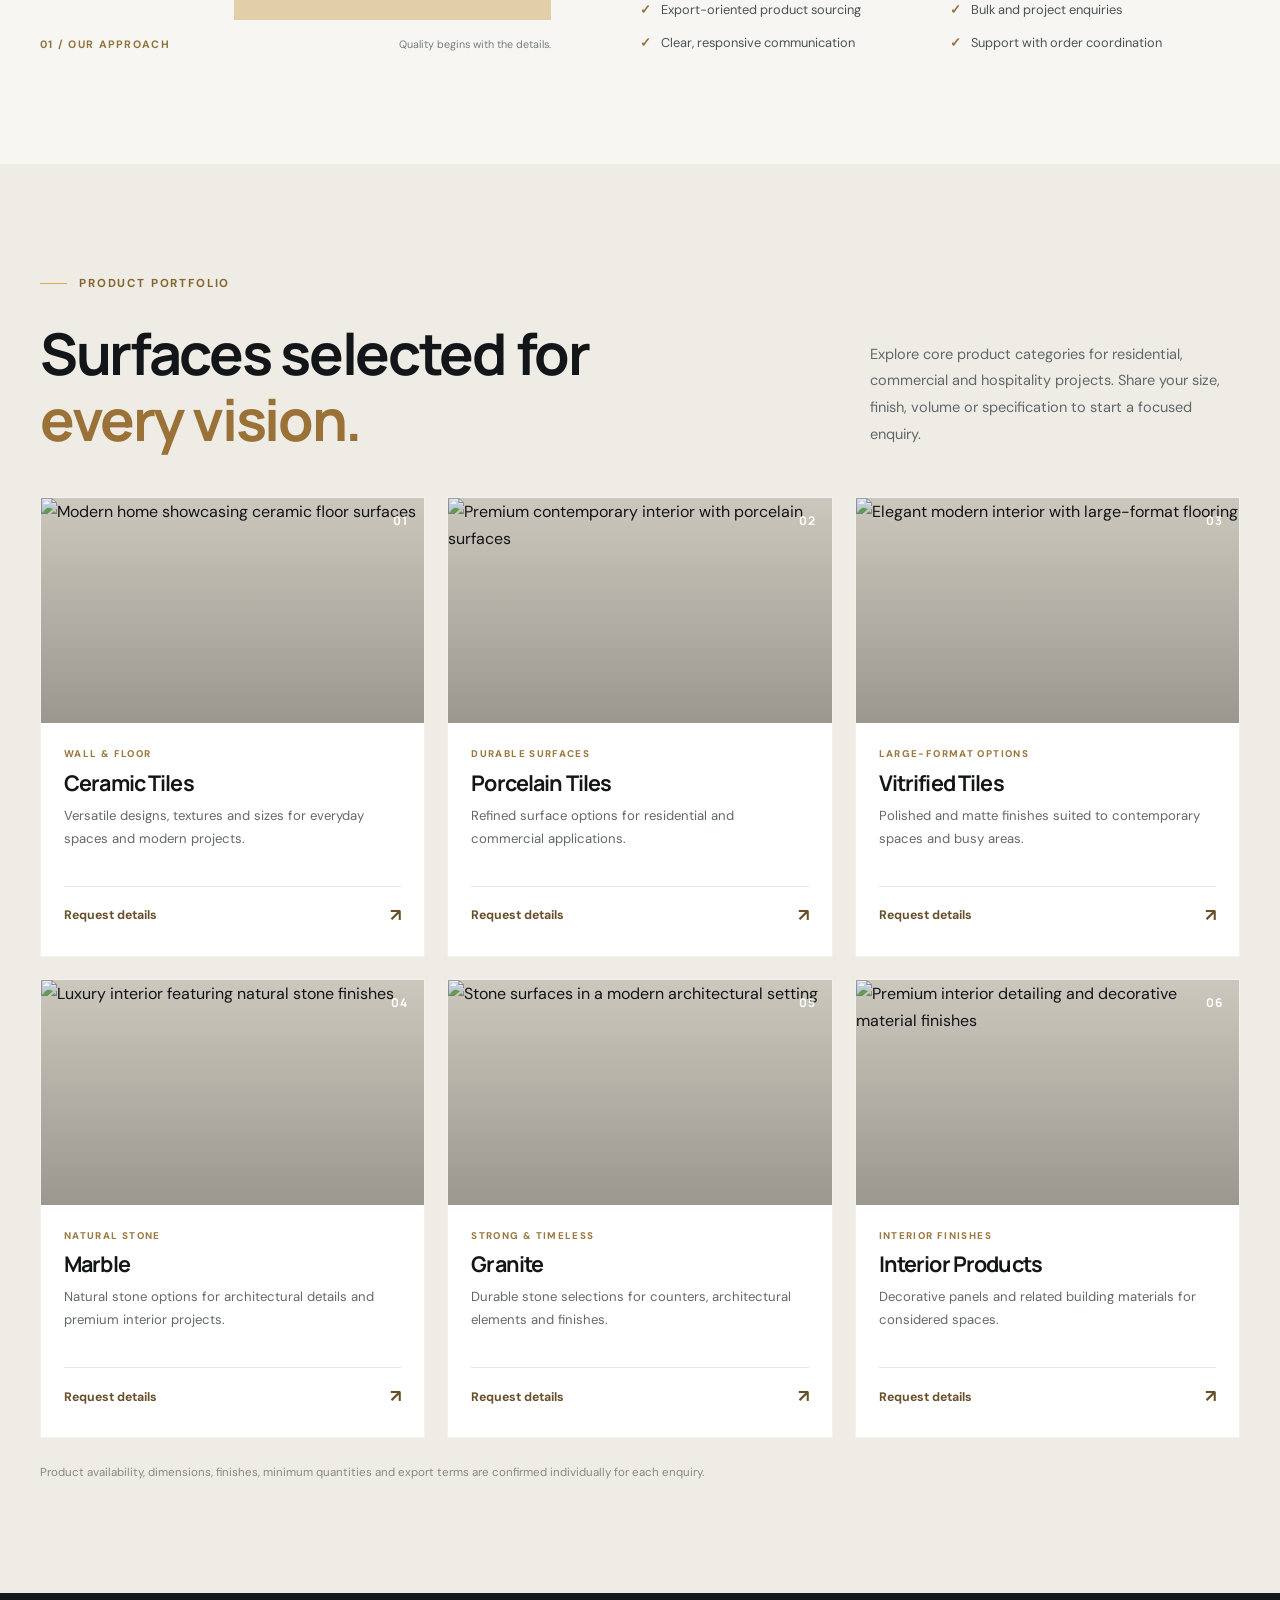
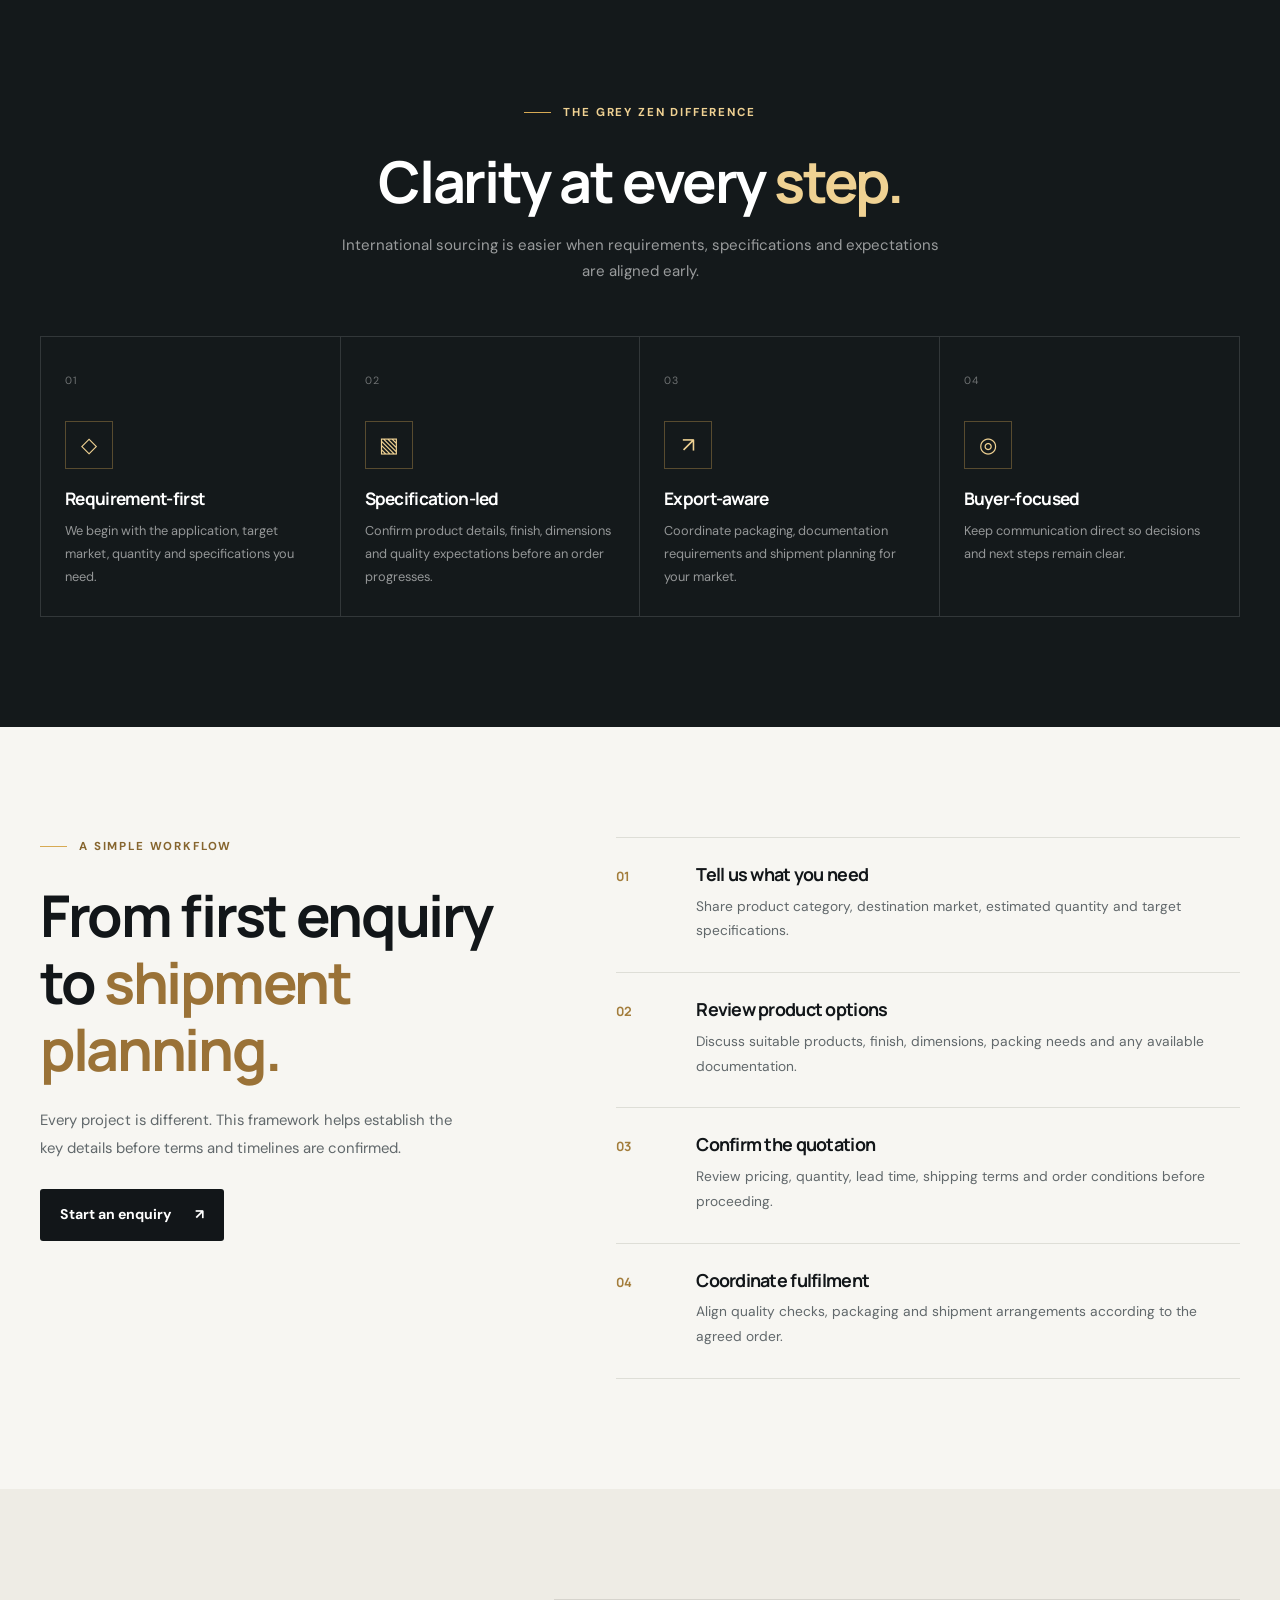
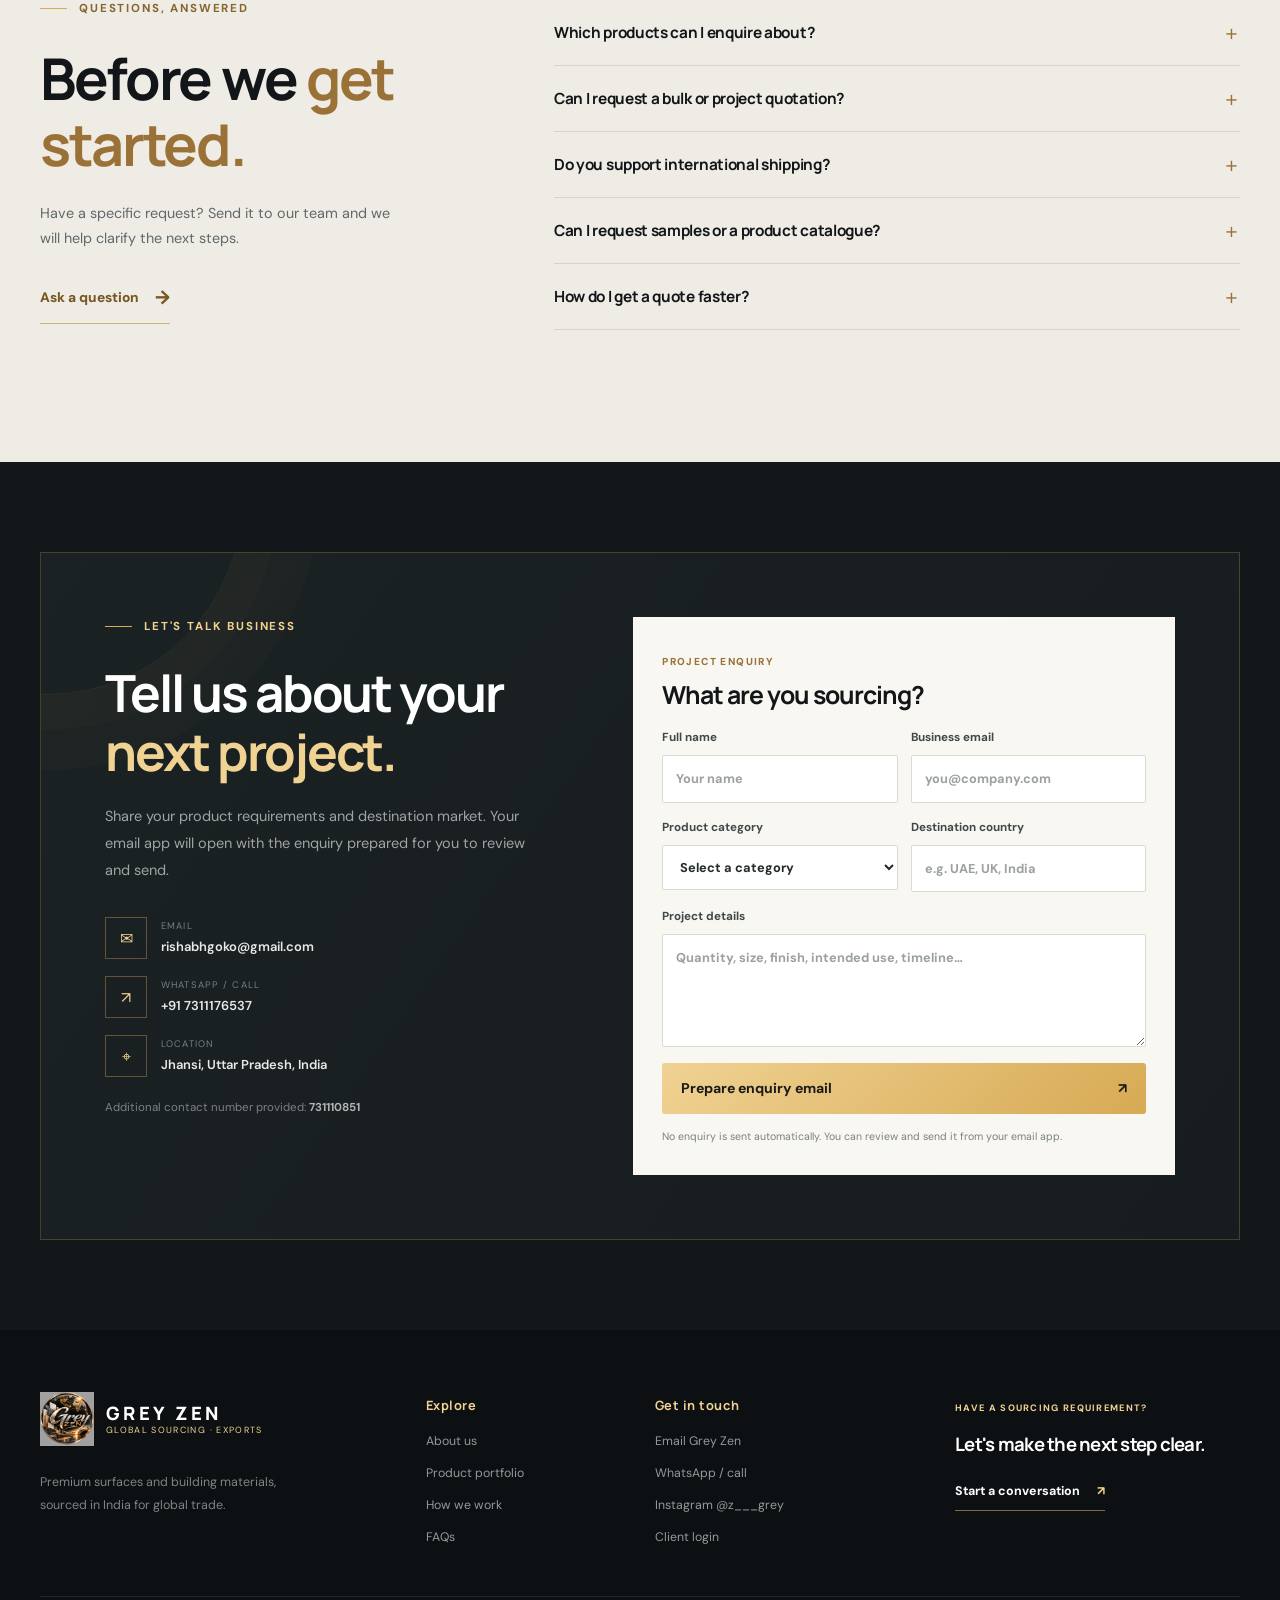
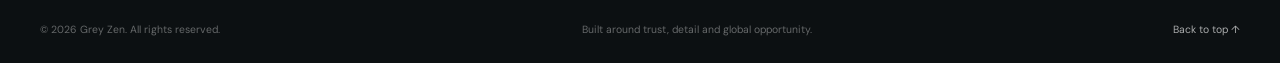
==== commit 303f9540: "Update Instagram handle and use a premium architectural hero image" ====
--- a/index.html
+++ b/index.html
@@ -75,8 +75,8 @@
         <div class="hero-art-wrap">
           <div class="hero-art-ring ring-one" aria-hidden="true"></div>
           <div class="hero-art-ring ring-two" aria-hidden="true"></div>
-          <img class="hero-logo-art" src="./Grey-Zen.png" alt="Grey Zen global trade emblem with a connected world, architectural surfaces and cargo shipping" fetchpriority="high">
-          <div class="hero-art-label"><span class="label-kicker">GREY ZEN</span><span>Connecting materials<br>with global opportunity</span></div>
+          <img class="hero-logo-art" src="https://images.unsplash.com/photo-1600607687939-ce8a6c25118c?auto=format&fit=crop&w=1100&q=90" alt="Premium contemporary architectural interior with natural stone surfaces" fetchpriority="high">
+          <div class="hero-art-label"><span class="label-kicker">MATERIALS · DESIGN · GLOBAL TRADE</span><span>Considered surfaces<br>for modern spaces</span></div>
         </div>
       </div>
       <div class="hero-bottom-rule" aria-hidden="true"></div>
@@ -233,7 +233,7 @@
         <p>Premium surfaces and building materials, sourced in India for global trade.</p>
       </div>
       <div class="footer-column"><h3>Explore</h3><a href="#about">About us</a><a href="#products">Product portfolio</a><a href="#process">How we work</a><a href="#faq">FAQs</a></div>
-      <div class="footer-column"><h3>Get in touch</h3><a href="mailto:rishabhgoko@gmail.com">Email Grey Zen</a><a href="https://wa.me/917311176537" target="_blank" rel="noopener noreferrer">WhatsApp / call</a><a href="https://www.instagram.com/grey___Z/" target="_blank" rel="noopener noreferrer">Instagram @grey___Z</a><a href="./login.html">Client login</a></div>
+      <div class="footer-column"><h3>Get in touch</h3><a href="mailto:rishabhgoko@gmail.com">Email Grey Zen</a><a href="https://wa.me/917311176537" target="_blank" rel="noopener noreferrer">WhatsApp / call</a><a href="https://www.instagram.com/z___grey/" target="_blank" rel="noopener noreferrer">Instagram @z___grey</a><a href="./login.html">Client login</a></div>
       <div class="footer-cta"><span>HAVE A SOURCING REQUIREMENT?</span><h3>Let's make the next step clear.</h3><a class="footer-contact-link" href="#contact">Start a conversation <span>↗</span></a></div>
     </div>
     <div class="container footer-bottom"><span>© <span id="year">2026</span> Grey Zen. All rights reserved.</span><span>Built around trust, detail and global opportunity.</span><a href="#home">Back to top ↑</a></div>
@@ -249,7 +249,7 @@
     "url":"https://grey-zen.github.io/",
     "logo":"https://raw.githubusercontent.com/Grey-zen/Grey-zen.github.io/main/Grey-Zen.png",
     "email":"rishabhgoko@gmail.com",
-    "sameAs":["https://www.instagram.com/grey___Z/"],
+    "sameAs":["https://www.instagram.com/z___grey/"],
     "address":{"@type":"PostalAddress","addressLocality":"Jhansi","addressRegion":"Uttar Pradesh","addressCountry":"IN"}
   }
   </script>
--- a/style.css
+++ b/style.css
@@ -16,6 +16,6 @@
 .auth-page{min-height:100vh;background:radial-gradient(ellipse at 80% 30%,rgba(154,114,55,.15),transparent 36%),#111719;color:white}.auth-shell{min-height:100vh;display:grid;grid-template-columns:1fr 1fr}.auth-showcase{position:relative;overflow:hidden;padding:45px clamp(30px,7vw,100px);display:flex;flex-direction:column;justify-content:space-between;background:linear-gradient(145deg,#181f21,#101416);border-right:1px solid rgba(255,255,255,.08)}.auth-showcase:after{content:"";position:absolute;width:570px;height:570px;border:1px solid rgba(215,170,84,.18);border-radius:50%;right:-140px;top:18%;box-shadow:0 0 0 45px rgba(215,170,84,.025),0 0 0 90px rgba(215,170,84,.02)}.auth-showcase .brand,.auth-showcase .auth-pitch,.auth-showcase .auth-footnote{position:relative;z-index:1}.auth-pitch{max-width:560px;margin:55px 0}.auth-pitch .eyebrow{font-size:.65rem}.auth-pitch h1{font-size:clamp(2.7rem,5vw,4.8rem)}.auth-pitch h1 em{font-style:normal;color:var(--gold-light)}.auth-pitch>p:last-child{color:rgba(255,255,255,.57);max-width:440px;line-height:1.9}.auth-showcase-art{position:absolute;right:-2%;bottom:3%;width:42%;max-width:320px;opacity:.38;z-index:0}.auth-footnote{font-size:.67rem;color:rgba(255,255,255,.38)}.auth-form-side{display:grid;place-items:center;padding:36px 25px}.auth-card{width:min(100%,430px)}.auth-back{display:inline-flex;gap:10px;font-size:.78rem;color:rgba(255,255,255,.57);margin-bottom:40px}.auth-back:hover{color:var(--gold-light)}.auth-card h2{font-size:2.1rem;color:white;margin-bottom:11px}.auth-subtitle{font-size:.84rem;color:rgba(255,255,255,.53);margin-bottom:29px}.auth-tabs{display:grid;grid-template-columns:1fr 1fr;padding:4px;background:rgba(255,255,255,.06);border:1px solid rgba(255,255,255,.08);margin-bottom:23px}.auth-tab{padding:10px 12px;color:rgba(255,255,255,.54);background:transparent;border:0;font-size:.81rem;font-weight:700}.auth-tab[aria-selected="true"]{background:rgba(215,170,84,.17);color:var(--gold-light)}.auth-form{display:flex;flex-direction:column;gap:16px}.auth-form label{display:flex;flex-direction:column;gap:8px;font-size:.75rem;color:rgba(255,255,255,.76);font-weight:600}.auth-form input{width:100%;border:1px solid rgba(255,255,255,.16);background:rgba(255,255,255,.045);color:#fff;border-radius:2px;padding:13px 14px;min-height:48px;outline:none;font-size:.85rem}.auth-form input:focus{border-color:var(--gold);box-shadow:0 0 0 3px rgba(215,170,84,.12)}.auth-form input::placeholder{color:rgba(255,255,255,.29)}.auth-row{display:flex;justify-content:space-between;align-items:center;gap:12px;font-size:.72rem;color:rgba(255,255,255,.51)}.auth-row a{color:var(--gold-light)}.auth-check{display:flex!important;flex-direction:row!important;align-items:flex-start;gap:9px!important;font-weight:400!important}.auth-check input{width:15px;height:15px;min-height:15px;accent-color:var(--gold);margin-top:2px}.auth-submit{width:100%;margin-top:4px}.auth-notice{border:1px solid rgba(215,170,84,.24);background:rgba(215,170,84,.06);padding:13px 14px;font-size:.7rem;line-height:1.75;color:rgba(255,255,255,.58);margin-top:21px}.auth-notice strong{color:var(--gold-light)}.auth-status{font-size:.76rem;color:var(--gold-light);margin-top:14px;line-height:1.6}.auth-status:empty{display:none}.auth-legal{font-size:.66rem;line-height:1.7;color:rgba(255,255,255,.36);margin-top:23px}.auth-legal a{color:rgba(255,255,255,.62);text-decoration:underline;text-underline-offset:3px}.auth-form[hidden]{display:none!important}
 @media(min-width:1500px){.hero{padding-block:115px}.hero-art-wrap{min-height:560px}.hero-logo-art{max-height:570px}}
 @media(max-width:1050px){.container{width:min(calc(100% - 42px),var(--container))}.nav-wrap{gap:20px}.primary-nav{gap:18px}.brand-logo{width:56px;height:56px}.brand-copy strong{font-size:1rem}.hero-layout{grid-template-columns:1fr .86fr;gap:10px}.hero-art-wrap{min-height:410px}.hero-logo-art{max-height:430px}.hero-art-label{right:-5px}.value-grid{grid-template-columns:repeat(2,1fr);row-gap:20px}.value-item:nth-child(2){border:0}.value-item:nth-child(3){padding-left:0}.about-grid{gap:55px}.approach-grid{grid-template-columns:repeat(2,1fr)}.approach-card:nth-child(2){border-right:0}.approach-card:nth-child(-n+2){border-bottom:1px solid var(--dark-line)}.footer-top{grid-template-columns:1.2fr .8fr .9fr;gap:34px}.footer-cta{grid-column:2/4;border-top:1px solid rgba(255,255,255,.1);padding-top:20px}.auth-showcase{padding:35px}.auth-showcase-art{width:48%}}
-@media(max-width:800px){.topbar-inner{justify-content:center;min-height:36px}.topbar-inner>span{display:none}.nav-wrap{height:76px}.brand-logo{width:53px;height:53px}.menu-toggle{width:42px;height:42px;border:1px solid rgba(255,255,255,.17);display:flex;flex-direction:column;gap:5px;align-items:center;justify-content:center;background:transparent}.menu-toggle span{display:block;width:18px;height:1px;background:white;transition:transform .2s,opacity .2s}.menu-toggle[aria-expanded="true"] span:first-child{transform:translateY(6px) rotate(45deg)}.menu-toggle[aria-expanded="true"] span:nth-child(2){opacity:0}.menu-toggle[aria-expanded="true"] span:last-child{transform:translateY(-6px) rotate(-45deg)}.primary-nav{position:fixed;top:112px;left:0;right:0;display:flex;flex-direction:column;align-items:stretch;gap:0;background:#111719;padding:15px 23px 25px;border-bottom:1px solid rgba(215,170,84,.25);box-shadow:0 25px 30px rgba(0,0,0,.25);transform:translateY(-130%);opacity:0;visibility:hidden;transition:transform .25s,opacity .25s,visibility .25s}.primary-nav.open{transform:translateY(0);opacity:1;visibility:visible}.primary-nav>a:not(.nav-login){padding:12px 0;border-bottom:1px solid rgba(255,255,255,.08)}.nav-login{margin-top:16px;justify-content:center}.hero{padding:74px 0 55px;min-height:auto}.hero-layout{grid-template-columns:1fr}.hero-copy{padding:0}.hero h1{max-width:700px;font-size:clamp(3.15rem,10vw,5.4rem)}.hero-lead{max-width:620px}.hero-art-wrap{min-height:330px;margin:4px 0 0}.hero-logo-art{max-height:360px;width:min(82%,390px)}.hero-art-ring.ring-one{width:76%}.hero-art-ring.ring-two{width:61%}.hero-art-label{right:5%;bottom:5px}.section{padding:80px 0}.about-grid{grid-template-columns:1fr;gap:55px}.section-visual{max-width:600px}.visual-frame>img{height:420px}.section-copy{max-width:700px}.section-heading{display:block}.section-heading>p{margin-top:22px;max-width:610px}.product-grid{grid-template-columns:repeat(2,minmax(0,1fr))}.process-layout{grid-template-columns:1fr;gap:38px}.process-intro{position:static}.faq-layout{grid-template-columns:1fr;gap:32px}.faq-intro h2{max-width:600px}.contact-panel{grid-template-columns:1fr;gap:35px}.contact-copy{max-width:620px}.footer-top{grid-template-columns:repeat(2,1fr)}.footer-cta{grid-column:auto;border:0;padding:0}.auth-shell{grid-template-columns:1fr}.auth-showcase{min-height:270px;padding:22px 25px}.auth-showcase .brand-logo{width:48px;height:48px}.auth-pitch{margin:30px 0 22px;max-width:650px}.auth-pitch h1{font-size:clamp(2.4rem,8vw,3.7rem);margin-bottom:12px}.auth-pitch>p:last-child{max-width:560px;font-size:.87rem;margin-bottom:0}.auth-showcase .auth-footnote,.auth-showcase-art{display:none}.auth-form-side{padding:45px 24px}.auth-back{margin-bottom:28px}}
-@media(max-width:560px){.container{width:calc(100% - 36px)}.topbar{font-size:.68rem}.topbar-links{gap:9px}.topbar-links a{font-size:.68rem}.nav-wrap{height:70px}.brand-logo{width:47px;height:47px}.brand-copy strong{font-size:.89rem;letter-spacing:.13em}.brand-copy small{font-size:.48rem;letter-spacing:.09em}.primary-nav{top:106px}.hero{padding:62px 0 45px}.eyebrow{font-size:.61rem;letter-spacing:.13em;margin-bottom:20px}.hero h1{font-size:clamp(2.75rem,12vw,4.2rem);letter-spacing:-.055em}.hero-lead{font-size:.94rem;line-height:1.8}.hero-actions{align-items:stretch}.hero-actions .button{width:100%;justify-content:space-between}.hero-note{font-size:.68rem;align-items:flex-start;line-height:1.5;margin-top:25px}.hero-art-wrap{min-height:270px}.hero-logo-art{max-height:290px;width:min(84%,310px)}.hero-art-label{right:0;bottom:0;padding:10px 12px;font-size:.65rem}.value-grid{grid-template-columns:1fr;padding:20px 0;row-gap:0}.value-item,.value-item:first-child,.value-item:nth-child(3){padding:13px 2px;border-right:0;border-bottom:1px solid var(--line)}.value-item:last-child{border-bottom:0}.value-item strong{font-size:.8rem}.value-item small{font-size:.67rem}.section{padding:66px 0}h2{font-size:clamp(2.3rem,10vw,3.25rem)}.about-grid{gap:38px}.visual-frame{padding:0 20px 22px 0}.visual-frame>img{height:330px}.visual-stamp{width:75px;height:75px;right:-9px;top:17px}.visual-stamp span{font-size:1.35rem}.visual-caption{font-size:.58rem}.section-copy>p:not(.eyebrow){font-size:.89rem}.about-checks{grid-template-columns:1fr;gap:10px}.section-heading{margin-bottom:30px}.section-heading>p{font-size:.86rem}.product-grid{grid-template-columns:1fr;gap:16px}.product-image{height:230px}.product-content{padding:21px}.product-content>p:not(.product-type){min-height:0}.approach-head{margin-bottom:30px}.approach-head .eyebrow{justify-content:flex-start}.approach-grid{grid-template-columns:1fr}.approach-card{min-height:0;padding:22px 21px;border-right:0!important;border-bottom:1px solid var(--dark-line)!important}.approach-card:last-child{border-bottom:0!important}.approach-icon{margin:18px 0 14px;width:42px;height:42px}.process-step{grid-template-columns:34px 1fr;gap:14px;padding:23px 0}.process-step h3{font-size:1rem}.process-step p{font-size:.82rem}.faq-list summary{font-size:.88rem;padding:20px 33px 20px 0}.faq-list details p{font-size:.8rem}.contact-section{padding:50px 0}.contact-panel{padding:24px 18px;gap:29px}.contact-copy h2{font-size:2.6rem}.contact-copy>p:not(.eyebrow){font-size:.85rem}.contact-methods strong{font-size:.76rem}.enquiry-form{padding:20px 15px;gap:13px}.form-row{grid-template-columns:1fr;gap:13px}.form-heading h3{font-size:1.35rem}.footer-top{grid-template-columns:1fr 1fr;gap:32px 20px;padding:44px 0 30px}.footer-brand{grid-column:1/-1}.footer-cta{grid-column:1/-1;padding-top:19px;border-top:1px solid rgba(255,255,255,.1)}.footer-bottom{padding:17px 0;flex-direction:column;align-items:flex-start;gap:8px}.floating-whatsapp{right:14px;bottom:14px;width:45px;height:45px}.auth-showcase{min-height:235px}.auth-pitch .eyebrow{font-size:.58rem}.auth-pitch h1{font-size:2.6rem}.auth-form-side{padding:32px 20px}.auth-card h2{font-size:1.8rem}.auth-row{align-items:flex-start}.auth-notice{font-size:.67rem}}
+@media(max-width:800px){.topbar-inner{justify-content:center;min-height:36px}.topbar-inner>span{display:none}.nav-wrap{height:76px}.brand-logo{width:53px;height:53px}.menu-toggle{width:42px;height:42px;border:1px solid rgba(255,255,255,.17);display:flex;flex-direction:column;gap:5px;align-items:center;justify-content:center;background:transparent}.menu-toggle span{display:block;width:18px;height:1px;background:white;transition:transform .2s,opacity .2s}.menu-toggle[aria-expanded="true"] span:first-child{transform:translateY(6px) rotate(45deg)}.menu-toggle[aria-expanded="true"] span:nth-child(2){opacity:0}.menu-toggle[aria-expanded="true"] span:last-child{transform:translateY(-6px) rotate(-45deg)}.primary-nav{position:absolute;top:100%;left:0;right:0;display:flex;flex-direction:column;align-items:stretch;gap:0;background:#111719;padding:15px 23px 25px;border-bottom:1px solid rgba(215,170,84,.25);box-shadow:0 25px 30px rgba(0,0,0,.25);transform:translateY(-130%);opacity:0;visibility:hidden;transition:transform .25s,opacity .25s,visibility .25s}.primary-nav.open{transform:translateY(0);opacity:1;visibility:visible}.primary-nav>a:not(.nav-login){padding:12px 0;border-bottom:1px solid rgba(255,255,255,.08)}.nav-login{margin-top:16px;justify-content:center}.hero{padding:74px 0 55px;min-height:auto}.hero-layout{grid-template-columns:1fr}.hero-copy{padding:0}.hero h1{max-width:700px;font-size:clamp(3.15rem,10vw,5.4rem)}.hero-lead{max-width:620px}.hero-art-wrap{min-height:330px;margin:4px 0 0}.hero-logo-art{max-height:360px;width:min(82%,390px)}.hero-art-ring.ring-one{width:76%}.hero-art-ring.ring-two{width:61%}.hero-art-label{right:5%;bottom:5px}.section{padding:80px 0}.about-grid{grid-template-columns:1fr;gap:55px}.section-visual{max-width:600px}.visual-frame>img{height:420px}.section-copy{max-width:700px}.section-heading{display:block}.section-heading>p{margin-top:22px;max-width:610px}.product-grid{grid-template-columns:repeat(2,minmax(0,1fr))}.process-layout{grid-template-columns:1fr;gap:38px}.process-intro{position:static}.faq-layout{grid-template-columns:1fr;gap:32px}.faq-intro h2{max-width:600px}.contact-panel{grid-template-columns:1fr;gap:35px}.contact-copy{max-width:620px}.footer-top{grid-template-columns:repeat(2,1fr)}.footer-cta{grid-column:auto;border:0;padding:0}.auth-shell{grid-template-columns:1fr}.auth-showcase{min-height:270px;padding:22px 25px}.auth-showcase .brand-logo{width:48px;height:48px}.auth-pitch{margin:30px 0 22px;max-width:650px}.auth-pitch h1{font-size:clamp(2.4rem,8vw,3.7rem);margin-bottom:12px}.auth-pitch>p:last-child{max-width:560px;font-size:.87rem;margin-bottom:0}.auth-showcase .auth-footnote,.auth-showcase-art{display:none}.auth-form-side{padding:45px 24px}.auth-back{margin-bottom:28px}}
+@media(max-width:560px){.container{width:calc(100% - 36px)}.topbar{font-size:.68rem}.topbar-links{gap:9px}.topbar-links a{font-size:.68rem}.nav-wrap{height:70px}.brand-logo{width:47px;height:47px}.brand-copy strong{font-size:.89rem;letter-spacing:.13em}.brand-copy small{font-size:.48rem;letter-spacing:.09em}.primary-nav{top:100%}.hero{padding:62px 0 45px}.eyebrow{font-size:.61rem;letter-spacing:.13em;margin-bottom:20px}.hero h1{font-size:clamp(2.75rem,12vw,4.2rem);letter-spacing:-.055em}.hero-lead{font-size:.94rem;line-height:1.8}.hero-actions{align-items:stretch}.hero-actions .button{width:100%;justify-content:space-between}.hero-note{font-size:.68rem;align-items:flex-start;line-height:1.5;margin-top:25px}.hero-art-wrap{min-height:270px}.hero-logo-art{max-height:290px;width:min(84%,310px)}.hero-art-label{right:0;bottom:0;padding:10px 12px;font-size:.65rem}.value-grid{grid-template-columns:1fr;padding:20px 0;row-gap:0}.value-item,.value-item:first-child,.value-item:nth-child(3){padding:13px 2px;border-right:0;border-bottom:1px solid var(--line)}.value-item:last-child{border-bottom:0}.value-item strong{font-size:.8rem}.value-item small{font-size:.67rem}.section{padding:66px 0}h2{font-size:clamp(2.3rem,10vw,3.25rem)}.about-grid{gap:38px}.visual-frame{padding:0 20px 22px 0}.visual-frame>img{height:330px}.visual-stamp{width:75px;height:75px;right:-9px;top:17px}.visual-stamp span{font-size:1.35rem}.visual-caption{font-size:.58rem}.section-copy>p:not(.eyebrow){font-size:.89rem}.about-checks{grid-template-columns:1fr;gap:10px}.section-heading{margin-bottom:30px}.section-heading>p{font-size:.86rem}.product-grid{grid-template-columns:1fr;gap:16px}.product-image{height:230px}.product-content{padding:21px}.product-content>p:not(.product-type){min-height:0}.approach-head{margin-bottom:30px}.approach-head .eyebrow{justify-content:flex-start}.approach-grid{grid-template-columns:1fr}.approach-card{min-height:0;padding:22px 21px;border-right:0!important;border-bottom:1px solid var(--dark-line)!important}.approach-card:last-child{border-bottom:0!important}.approach-icon{margin:18px 0 14px;width:42px;height:42px}.process-step{grid-template-columns:34px 1fr;gap:14px;padding:23px 0}.process-step h3{font-size:1rem}.process-step p{font-size:.82rem}.faq-list summary{font-size:.88rem;padding:20px 33px 20px 0}.faq-list details p{font-size:.8rem}.contact-section{padding:50px 0}.contact-panel{padding:24px 18px;gap:29px}.contact-copy h2{font-size:2.6rem}.contact-copy>p:not(.eyebrow){font-size:.85rem}.contact-methods strong{font-size:.76rem}.enquiry-form{padding:20px 15px;gap:13px}.form-row{grid-template-columns:1fr;gap:13px}.form-heading h3{font-size:1.35rem}.footer-top{grid-template-columns:1fr 1fr;gap:32px 20px;padding:44px 0 30px}.footer-brand{grid-column:1/-1}.footer-cta{grid-column:1/-1;padding-top:19px;border-top:1px solid rgba(255,255,255,.1)}.footer-bottom{padding:17px 0;flex-direction:column;align-items:flex-start;gap:8px}.floating-whatsapp{right:14px;bottom:14px;width:45px;height:45px}.auth-showcase{min-height:235px}.auth-pitch .eyebrow{font-size:.58rem}.auth-pitch h1{font-size:2.6rem}.auth-form-side{padding:32px 20px}.auth-card h2{font-size:1.8rem}.auth-row{align-items:flex-start}.auth-notice{font-size:.67rem}}
 @media(prefers-reduced-motion:reduce){*,*:before,*:after{scroll-behavior:auto!important;animation-duration:.01ms!important;animation-iteration-count:1!important;transition-duration:.01ms!important}}
